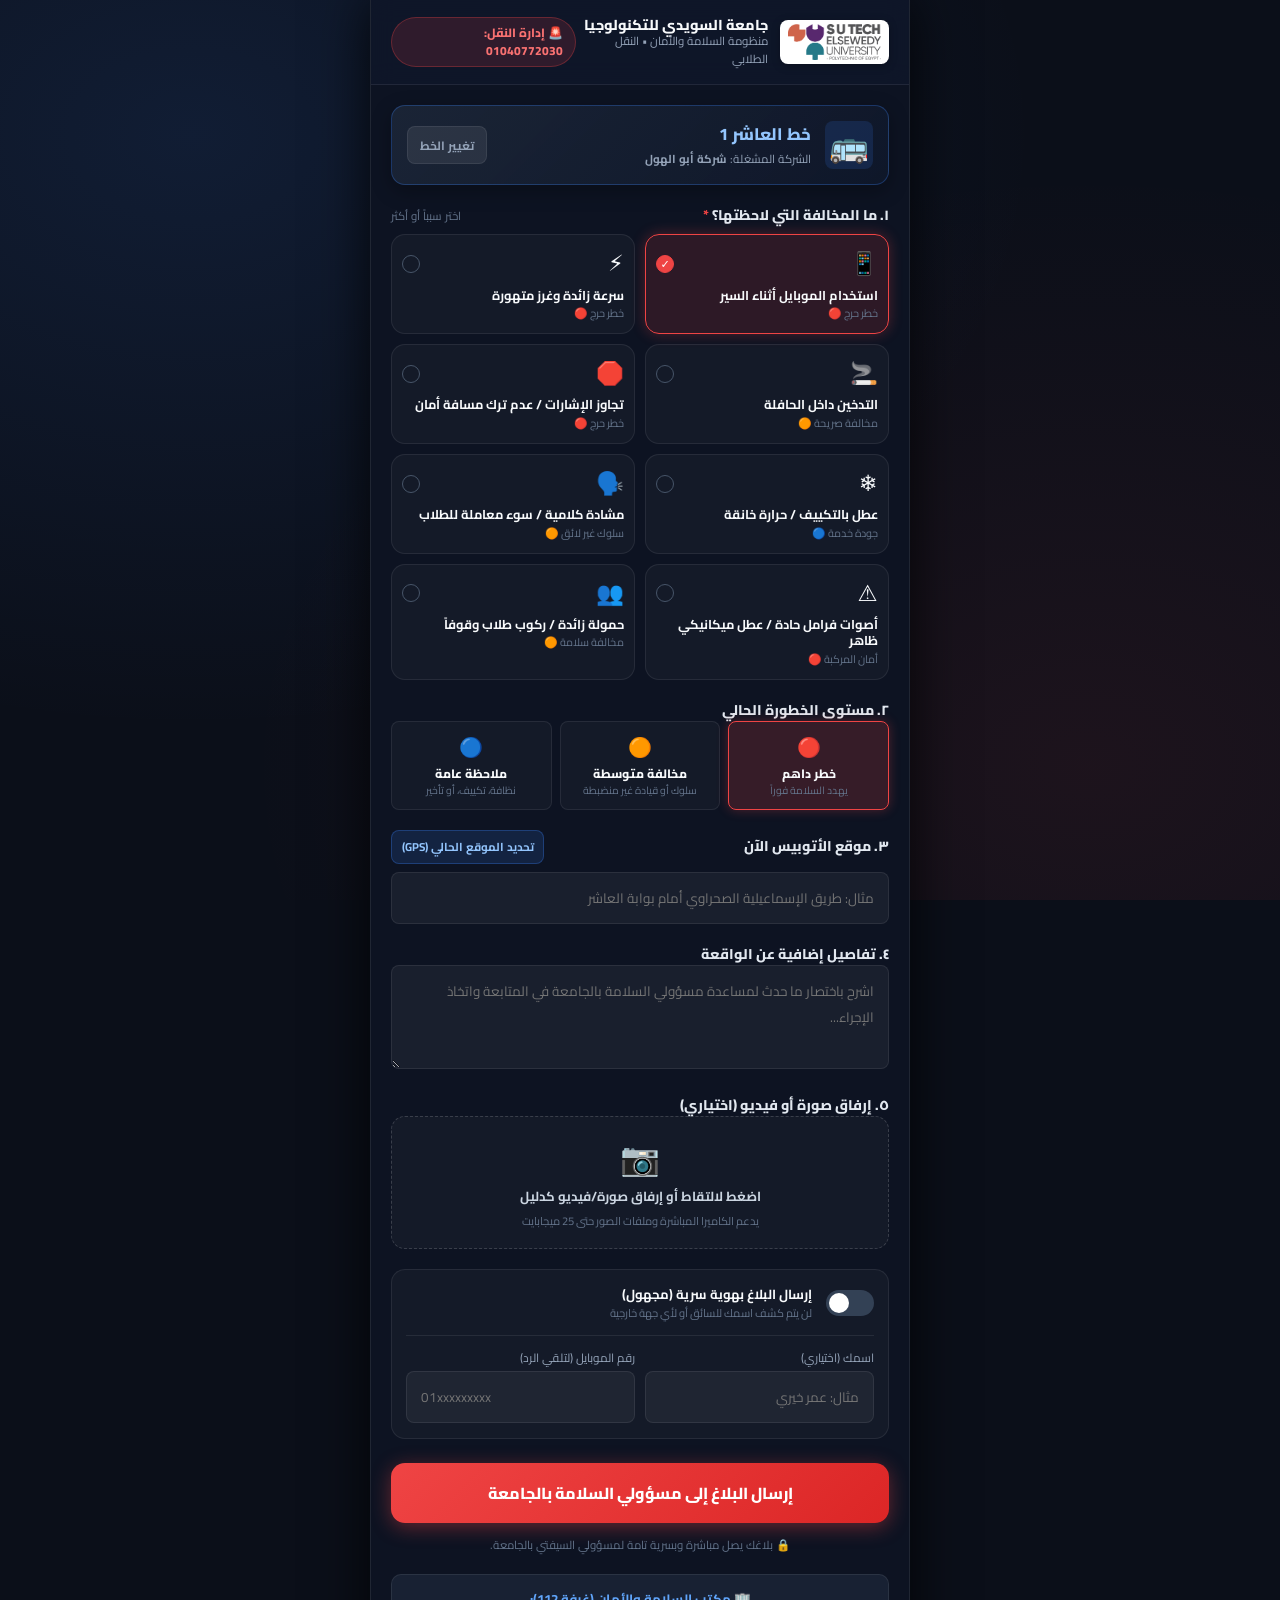
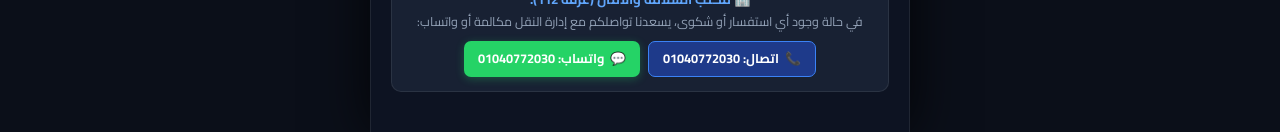
==== index.html @ 21d8b195 "Fix submission freeze, add direct transport contact 01040772030, and automate background alert queue" ====
<!DOCTYPE html>
<html lang="ar" dir="rtl">
<head>
  <meta charset="UTF-8">
  <meta name="viewport" content="width=device-width, initial-scale=1.0, maximum-scale=1.0, user-scalable=no">
  <title>جامعة السويدي للتكنولوجيا - بلاغ سلامة الحافلات</title>
  <meta name="description" content="منظومة سلامة النقل الطلابي بجامعة السويدي للتكنولوجيا (SUT) - نموذج البلاغ الفوري المباشر">
  <meta name="theme-color" content="#0b0f19">

  <!-- Google Fonts: Cairo & Outfit -->
  <link rel="preconnect" href="https://fonts.googleapis.com">
  <link rel="preconnect" href="https://fonts.gstatic.com" crossorigin>
  <link href="https://fonts.googleapis.com/css2?family=Cairo:wght@400;600;700;800;900&family=Outfit:wght@600;700;800&display=swap" rel="stylesheet">

  <style>
    :root {
      --bg-dark: #0b0f19;
      --bg-card: rgba(18, 24, 38, 0.95);
      --bg-subtle: rgba(255, 255, 255, 0.04);
      --border-glass: rgba(255, 255, 255, 0.08);
      --accent-primary: #3b82f6;
      --accent-glow: rgba(59, 130, 246, 0.35);
      --color-danger: #ef4444;
      --color-danger-glow: rgba(239, 68, 68, 0.3);
      --color-warning: #f59e0b;
      --color-warning-glow: rgba(245, 158, 11, 0.25);
      --color-success: #10b981;
      --text-main: #f8fafc;
      --text-secondary: #94a3b8;
      --text-muted: #64748b;
      --font-arabic: 'Cairo', system-ui, -apple-system, sans-serif;
      --radius-sm: 8px;
      --radius-md: 14px;
      --radius-lg: 20px;
      --radius-full: 9999px;
    }

    * {
      box-sizing: border-box;
      margin: 0;
      padding: 0;
      -webkit-tap-highlight-color: transparent;
    }

    body {
      font-family: var(--font-arabic);
      background-color: var(--bg-dark);
      background-image: 
        radial-gradient(at 15% 15%, rgba(59, 130, 246, 0.12) 0px, transparent 55%),
        radial-gradient(at 85% 85%, rgba(239, 68, 68, 0.08) 0px, transparent 55%);
      background-attachment: fixed;
      color: var(--text-main);
      line-height: 1.5;
      min-height: 100vh;
      display: flex;
      justify-content: center;
      padding: 0;
    }

    .report-app-container {
      width: 100%;
      max-width: 540px;
      min-height: 100vh;
      background: #0d1322;
      border-left: 1px solid var(--border-glass);
      border-right: 1px solid var(--border-glass);
      display: flex;
      flex-direction: column;
      position: relative;
      box-shadow: 0 0 50px rgba(0, 0, 0, 0.8);
    }

    /* Header */
    .student-header {
      display: flex;
      justify-content: space-between;
      align-items: center;
      padding: 1rem 1.25rem;
      background: rgba(15, 23, 42, 0.95);
      border-bottom: 1px solid var(--border-glass);
      position: sticky;
      top: 0;
      z-index: 40;
      backdrop-filter: blur(12px);
      -webkit-backdrop-filter: blur(12px);
    }

    .uni-emblem-badge {
      display: flex;
      align-items: center;
      gap: 0.75rem;
    }

    .sut-logo-pill {
      background: #ffffff;
      padding: 4px 8px;
      border-radius: var(--radius-sm);
      display: flex;
      align-items: center;
      justify-content: center;
      box-shadow: 0 2px 8px rgba(0, 0, 0, 0.25);
    }

    .sut-header-logo {
      height: 36px;
      max-width: 135px;
      object-fit: contain;
      display: block;
    }

    .line-badge-lg {
      font-size: 1.05rem;
      font-weight: 800;
      color: #93c5fd;
    }

    .room-notice-box {
      background: rgba(59, 130, 246, 0.1);
      border: 1px dashed rgba(59, 130, 246, 0.35);
      border-radius: var(--radius-md);
      padding: 0.85rem 1rem;
      margin-top: 0.9rem;
      font-size: 0.78rem;
      color: #e2e8f0;
      line-height: 1.5;
      text-align: center;
    }

    .room-notice-box strong {
      color: #60a5fa;
    }

    .uni-title {
      font-size: 0.9rem;
      font-weight: 800;
      color: var(--text-main);
      display: block;
      line-height: 1.2;
    }

    .uni-subtitle {
      font-size: 0.72rem;
      color: var(--text-secondary);
    }

    .sos-chip {
      background: rgba(239, 68, 68, 0.15);
      color: #f87171;
      border: 1px solid rgba(239, 68, 68, 0.3);
      padding: 0.35rem 0.75rem;
      border-radius: var(--radius-full);
      font-size: 0.75rem;
      font-weight: 800;
      text-decoration: none;
      display: flex;
      align-items: center;
      gap: 4px;
      animation: pulseSos 2s infinite;
    }

    @keyframes pulseSos {
      0%, 100% { box-shadow: 0 0 0 0 rgba(239, 68, 68, 0.4); }
      50% { box-shadow: 0 0 0 6px rgba(239, 68, 68, 0); }
    }

    /* Scrollable form body */
    .form-scroll-body {
      flex: 1;
      padding: 1.25rem 1.25rem 2.5rem;
    }

    /* Bus Detected Card */
    .bus-detected-card {
      background: linear-gradient(135deg, rgba(30, 41, 59, 0.8), rgba(15, 23, 42, 0.95));
      border: 1px solid rgba(59, 130, 246, 0.3);
      border-radius: var(--radius-md);
      padding: 0.95rem;
      display: flex;
      align-items: center;
      gap: 0.85rem;
      margin-bottom: 1.25rem;
      box-shadow: 0 6px 20px rgba(0, 0, 0, 0.3);
    }

    .card-icon {
      font-size: 2rem;
      background: rgba(59, 130, 246, 0.15);
      width: 48px;
      height: 48px;
      border-radius: var(--radius-sm);
      display: flex;
      align-items: center;
      justify-content: center;
    }

    .card-details {
      flex: 1;
    }

    .bus-header-row {
      display: flex;
      align-items: center;
      gap: 0.5rem;
      margin-bottom: 0.25rem;
    }

    .bus-badge {
      background: var(--accent-primary);
      color: #fff;
      font-size: 0.82rem;
      font-weight: 800;
      padding: 0.15rem 0.6rem;
      border-radius: var(--radius-sm);
    }

    .line-badge {
      font-size: 0.82rem;
      font-weight: 700;
      color: #93c5fd;
    }

    .bus-meta-row {
      font-size: 0.72rem;
      color: var(--text-secondary);
    }

    .meta-separator {
      margin: 0 4px;
      opacity: 0.5;
    }

    .change-bus-btn {
      background: rgba(255, 255, 255, 0.08);
      border: 1px solid var(--border-glass);
      color: var(--text-secondary);
      font-size: 0.75rem;
      font-family: var(--font-arabic);
      font-weight: 700;
      padding: 0.4rem 0.75rem;
      border-radius: var(--radius-sm);
      cursor: pointer;
      transition: all 0.2s;
    }

    .change-bus-btn:hover {
      background: var(--accent-primary);
      color: #fff;
    }

    /* Form Sections */
    .form-section {
      margin-bottom: 1.25rem;
    }

    .section-title-row {
      display: flex;
      justify-content: space-between;
      align-items: baseline;
      margin-bottom: 0.5rem;
    }

    .section-label {
      font-size: 0.88rem;
      font-weight: 800;
      color: #e2e8f0;
      display: block;
    }

    .required-star {
      color: var(--color-danger);
    }

    .helper-hint {
      font-size: 0.72rem;
      color: var(--text-muted);
    }

    /* Violations Grid */
    .violations-grid {
      display: grid;
      grid-template-columns: repeat(2, 1fr);
      gap: 0.6rem;
    }

    .violation-card-radio {
      display: flex;
      flex-direction: column;
      padding: 0.75rem 0.65rem;
      background: rgba(255, 255, 255, 0.03);
      border: 1px solid rgba(255, 255, 255, 0.08);
      border-radius: var(--radius-md);
      cursor: pointer;
      transition: all 0.2s ease;
      user-select: none;
      position: relative;
    }

    .violation-card-radio:hover {
      background: rgba(255, 255, 255, 0.06);
      border-color: rgba(255, 255, 255, 0.18);
    }

    .violation-card-radio.selected {
      background: rgba(239, 68, 68, 0.14);
      border-color: var(--color-danger);
      box-shadow: 0 0 14px var(--color-danger-glow);
    }

    .v-card-top {
      display: flex;
      align-items: center;
      justify-content: space-between;
      margin-bottom: 0.35rem;
    }

    .v-icon {
      font-size: 1.4rem;
    }

    .v-checkbox-circle {
      width: 18px;
      height: 18px;
      border-radius: 50%;
      border: 1.5px solid #475569;
      display: flex;
      align-items: center;
      justify-content: center;
      font-size: 0.7rem;
      color: transparent;
      transition: all 0.2s;
    }

    .violation-card-radio.selected .v-checkbox-circle {
      background: var(--color-danger);
      border-color: var(--color-danger);
      color: #fff;
    }

    .v-title {
      font-size: 0.8rem;
      font-weight: 700;
      color: var(--text-main);
      line-height: 1.3;
    }

    .v-risk-tag {
      font-size: 0.68rem;
      color: var(--text-muted);
      margin-top: 2px;
    }

    /* Severity Selector */
    .severity-selector {
      display: grid;
      grid-template-columns: repeat(3, 1fr);
      gap: 0.5rem;
    }

    .severity-option input[type="radio"] {
      display: none;
    }

    .severity-card {
      display: flex;
      flex-direction: column;
      align-items: center;
      text-align: center;
      padding: 0.65rem 0.35rem;
      background: rgba(255, 255, 255, 0.03);
      border: 1px solid var(--border-glass);
      border-radius: var(--radius-sm);
      cursor: pointer;
      transition: all 0.2s;
    }

    .severity-option input[type="radio"]:checked + .severity-card {
      background: rgba(239, 68, 68, 0.18);
      border-color: var(--color-danger);
      box-shadow: 0 0 12px var(--color-danger-glow);
    }

    .opt-medium input[type="radio"]:checked + .severity-card {
      background: rgba(245, 158, 11, 0.18);
      border-color: var(--color-warning);
      box-shadow: 0 0 12px var(--color-warning-glow);
    }

    .opt-low input[type="radio"]:checked + .severity-card {
      background: rgba(59, 130, 246, 0.18);
      border-color: var(--accent-primary);
      box-shadow: 0 0 12px var(--accent-glow);
    }

    .sev-icon {
      font-size: 1.2rem;
      margin-bottom: 0.2rem;
    }

    .sev-title {
      font-size: 0.76rem;
      font-weight: 800;
      color: var(--text-main);
    }

    .sev-desc {
      font-size: 0.65rem;
      color: var(--text-muted);
    }

    /* Inputs */
    .custom-input, .custom-textarea {
      width: 100%;
      background: rgba(255, 255, 255, 0.05);
      border: 1px solid var(--border-glass);
      border-radius: var(--radius-sm);
      padding: 0.75rem 0.85rem;
      font-family: var(--font-arabic);
      font-size: 0.84rem;
      color: var(--text-main);
      outline: none;
      transition: border-color 0.2s;
    }

    .custom-input:focus, .custom-textarea:focus {
      border-color: var(--accent-primary);
      box-shadow: 0 0 0 2px var(--accent-glow);
    }

    .btn-location-gps {
      background: rgba(59, 130, 246, 0.15);
      color: #93c5fd;
      border: 1px solid rgba(59, 130, 246, 0.3);
      font-family: var(--font-arabic);
      font-size: 0.72rem;
      font-weight: 700;
      padding: 0.3rem 0.6rem;
      border-radius: var(--radius-sm);
      cursor: pointer;
      transition: all 0.2s;
    }

    .btn-location-gps:hover {
      background: var(--accent-primary);
      color: #fff;
    }

    /* Media Upload */
    .media-upload-box {
      background: rgba(255, 255, 255, 0.03);
      border: 1.5px dashed rgba(255, 255, 255, 0.16);
      border-radius: var(--radius-md);
      padding: 1.1rem;
      text-align: center;
      cursor: pointer;
      transition: all 0.2s;
    }

    .media-upload-box:hover {
      border-color: var(--accent-primary);
      background: rgba(59, 130, 246, 0.05);
    }

    .upload-icon {
      font-size: 2rem;
      display: block;
      margin-bottom: 0.3rem;
    }

    .upload-text {
      font-size: 0.82rem;
      font-weight: 700;
      color: #cbd5e1;
      display: block;
    }

    .upload-sub {
      font-size: 0.7rem;
      color: var(--text-muted);
    }

    .attached-preview {
      display: flex;
      align-items: center;
      gap: 0.85rem;
      background: rgba(0, 0, 0, 0.5);
      padding: 0.65rem;
      border-radius: var(--radius-sm);
    }

    .attached-preview img {
      width: 55px;
      height: 55px;
      object-fit: cover;
      border-radius: 6px;
    }

    .preview-info {
      flex: 1;
      display: flex;
      justify-content: space-between;
      align-items: center;
      font-size: 0.78rem;
    }

    .remove-img-btn {
      background: rgba(239, 68, 68, 0.25);
      color: #f87171;
      border: none;
      font-size: 0.72rem;
      font-weight: 700;
      padding: 0.3rem 0.6rem;
      border-radius: 4px;
      cursor: pointer;
    }

    /* Anonymous Section */
    .student-id-box {
      background: rgba(255, 255, 255, 0.03);
      border: 1px solid var(--border-glass);
      padding: 0.9rem;
      border-radius: var(--radius-md);
    }

    .anon-toggle-row {
      display: flex;
      align-items: center;
      gap: 0.85rem;
    }

    .toggle-switch {
      position: relative;
      display: inline-block;
      width: 48px;
      height: 26px;
    }

    .toggle-switch input {
      opacity: 0;
      width: 0;
      height: 0;
    }

    .slider {
      position: absolute;
      cursor: pointer;
      top: 0; left: 0; right: 0; bottom: 0;
      background-color: #334155;
      transition: .3s;
      border-radius: 34px;
    }

    .slider:before {
      position: absolute;
      content: "";
      height: 20px;
      width: 20px;
      left: 3px;
      bottom: 3px;
      background-color: white;
      transition: .3s;
      border-radius: 50%;
    }

    input:checked + .slider {
      background-color: var(--accent-primary);
    }

    input:checked + .slider:before {
      transform: translateX(22px);
    }

    .anon-text strong {
      font-size: 0.82rem;
      color: var(--text-main);
      display: block;
    }

    .anon-text p {
      font-size: 0.7rem;
      color: var(--text-muted);
    }

    .student-contact-fields {
      margin-top: 0.85rem;
      padding-top: 0.85rem;
      border-top: 1px solid var(--border-glass);
    }

    .input-grid-2 {
      display: grid;
      grid-template-columns: 1fr 1fr;
      gap: 0.6rem;
    }

    .field-label {
      font-size: 0.74rem;
      color: var(--text-secondary);
      display: block;
      margin-bottom: 0.25rem;
    }

    /* Submit Button */
    .form-submit-row {
      margin-top: 1.5rem;
    }

    .btn-primary-send {
      width: 100%;
      background: linear-gradient(135deg, #ef4444, #dc2626);
      color: #fff;
      border: none;
      border-radius: var(--radius-md);
      padding: 0.95rem;
      font-family: var(--font-arabic);
      font-size: 1rem;
      font-weight: 800;
      cursor: pointer;
      display: flex;
      align-items: center;
      justify-content: center;
      gap: 0.6rem;
      box-shadow: 0 4px 20px rgba(239, 68, 68, 0.4);
      transition: all 0.2s;
    }

    .btn-primary-send:hover {
      transform: translateY(-2px);
      box-shadow: 0 8px 25px rgba(239, 68, 68, 0.5);
    }

    .btn-primary-send:disabled {
      opacity: 0.6;
      cursor: not-allowed;
      transform: none;
    }

    .safety-pledge-note {
      font-size: 0.72rem;
      color: var(--text-muted);
      text-align: center;
      margin-top: 0.9rem;
      padding: 0 0.5rem;
      line-height: 1.4;
    }

    /* Modal / Popup for Bus Selector */
    .modal-backdrop {
      position: fixed;
      top: 0; left: 0; right: 0; bottom: 0;
      background: rgba(0, 0, 0, 0.85);
      backdrop-filter: blur(8px);
      -webkit-backdrop-filter: blur(8px);
      display: flex;
      align-items: center;
      justify-content: center;
      padding: 1.25rem;
      z-index: 100;
    }

    .modal-box {
      width: 100%;
      max-width: 480px;
      background: #1e293b;
      border: 1px solid var(--border-glass);
      border-radius: var(--radius-lg);
      padding: 1.25rem;
      box-shadow: 0 20px 40px rgba(0, 0, 0, 0.6);
      max-height: 85vh;
      display: flex;
      flex-direction: column;
    }

    .modal-head {
      display: flex;
      justify-content: space-between;
      align-items: center;
      padding-bottom: 0.75rem;
      border-bottom: 1px solid var(--border-glass);
      margin-bottom: 0.85rem;
    }

    .modal-head h3 {
      font-size: 0.95rem;
      font-weight: 800;
      color: #93c5fd;
    }

    .modal-close-btn {
      background: rgba(255, 255, 255, 0.1);
      border: none;
      color: #fff;
      width: 28px;
      height: 28px;
      border-radius: 50%;
      cursor: pointer;
      font-size: 0.9rem;
    }

    .buses-select-list {
      overflow-y: auto;
      flex: 1;
      display: flex;
      flex-direction: column;
      gap: 0.5rem;
      padding-right: 4px;
    }

    .bus-option-item {
      display: flex;
      align-items: center;
      justify-content: space-between;
      background: rgba(255, 255, 255, 0.04);
      border: 1px solid rgba(255, 255, 255, 0.08);
      padding: 0.65rem 0.85rem;
      border-radius: var(--radius-sm);
      cursor: pointer;
      transition: all 0.2s;
    }

    .bus-option-item:hover {
      background: rgba(59, 130, 246, 0.15);
      border-color: var(--accent-primary);
    }

    /* Success Overlay */
    .success-modal {
      position: fixed;
      top: 0; left: 0; right: 0; bottom: 0;
      background: rgba(11, 15, 25, 0.95);
      backdrop-filter: blur(12px);
      -webkit-backdrop-filter: blur(12px);
      display: flex;
      align-items: center;
      justify-content: center;
      padding: 1.5rem;
      z-index: 150;
    }

    .success-card {
      text-align: center;
      background: #182235;
      border: 1.5px solid rgba(16, 185, 129, 0.5);
      border-radius: var(--radius-lg);
      padding: 2rem 1.5rem;
      box-shadow: 0 15px 40px rgba(0, 0, 0, 0.6);
      max-width: 440px;
      width: 100%;
      animation: popIn 0.3s cubic-bezier(0.16, 1, 0.3, 1);
    }

    @keyframes popIn {
      from { transform: scale(0.9); opacity: 0; }
      to { transform: scale(1); opacity: 1; }
    }

    .success-checkmark-circle {
      width: 70px;
      height: 70px;
      border-radius: 50%;
      background: rgba(16, 185, 129, 0.2);
      border: 2px solid #10b981;
      display: flex;
      align-items: center;
      justify-content: center;
      margin: 0 auto 1.25rem;
      color: #10b981;
      font-size: 2.2rem;
      font-weight: 900;
      box-shadow: 0 0 25px rgba(16, 185, 129, 0.35);
    }

    .success-card h3 {
      font-size: 1.2rem;
      font-weight: 800;
      margin-bottom: 0.5rem;
      color: #fff;
    }

    .ticket-number {
      font-size: 0.95rem;
      color: #94a3b8;
      margin-bottom: 1rem;
    }

    .ticket-number span {
      color: #60a5fa;
      font-family: 'Outfit', sans-serif;
      font-weight: 800;
      font-size: 1.15rem;
    }

    .success-summary {
      background: rgba(255, 255, 255, 0.03);
      padding: 0.85rem;
      border-radius: var(--radius-sm);
      margin-bottom: 1.5rem;
      font-size: 0.82rem;
      color: #cbd5e1;
      line-height: 1.5;
    }

    .success-actions {
      display: flex;
      flex-direction: column;
      gap: 0.65rem;
    }

    .btn-close-modal {
      background: var(--accent-primary);
      color: #fff;
      border: none;
      padding: 0.85rem;
      border-radius: var(--radius-md);
      font-family: var(--font-arabic);
      font-size: 0.92rem;
      font-weight: 700;
      cursor: pointer;
      transition: all 0.2s;
    }

    .btn-call-desk {
      background: rgba(239, 68, 68, 0.15);
      color: #f87171;
      border: 1px solid rgba(239, 68, 68, 0.3);
      padding: 0.75rem;
      border-radius: var(--radius-md);
      font-family: var(--font-arabic);
      font-size: 0.88rem;
      font-weight: 700;
      text-decoration: none;
      display: block;
      transition: all 0.2s;
    }

    .hidden {
      display: none !important;
    }
  </style>
</head>
<body>

  <div class="report-app-container">
    
    <!-- Top Bar with SUT Branding -->
    <header class="student-header">
      <div class="uni-emblem-badge">
        <div class="sut-logo-pill">
          <img src="assets/sutech-logo.png" alt="SUTech Logo" class="sut-header-logo">
        </div>
        <div>
          <span class="uni-title">جامعة السويدي للتكنولوجيا</span>
          <p class="uni-subtitle">منظومة السلامة والأمان • النقل الطلابي</p>
        </div>
      </div>
      <div>
        <a href="tel:01040772030" class="sos-chip" title="إدارة النقل والسلامة">
          <span>🚨 إدارة النقل: 01040772030</span>
        </a>
      </div>
    </header>

    <!-- Main Form Scroll Area -->
    <div class="form-scroll-body">

      <!-- Bus Identification Banner (Auto-detected via QR) -->
      <div class="bus-detected-card" id="busDetectedCard">
        <div class="card-icon">🚌</div>
        <div class="card-details">
          <div class="bus-header-row">
            <span class="line-badge-lg" id="studentBusLine">خط العاشر من رمضان 1</span>
          </div>
          <div class="bus-meta-row">
            <span class="meta-item">الشركة المشغلة: <strong id="studentBusVendor">شركة أبو الهول</strong></span>
          </div>
        </div>
        <button type="button" class="change-bus-btn" onclick="openBusSelectorModal()" title="تغيير خط السير">
          <span>تغيير الخط</span>
        </button>
      </div>

      <!-- Student Incident Form -->
      <form id="studentReportForm" onsubmit="handleStudentReportSubmit(event)">
        
        <!-- Section 1: Violation Category Selection -->
        <div class="form-section">
          <div class="section-title-row">
            <label class="section-label">١. ما المخالفة التي لاحظتها؟ <span class="required-star">*</span></label>
            <span class="helper-hint">اختر سبباً أو أكثر</span>
          </div>
          <div class="violations-grid" id="violationsGrid">
            <!-- Populated via JS -->
          </div>
        </div>

        <!-- Section 2: Severity Level -->
        <div class="form-section">
          <label class="section-label">٢. مستوى الخطورة الحالي</label>
          <div class="severity-selector">
            <label class="severity-option opt-critical">
              <input type="radio" name="severityLevel" value="CRITICAL" id="sevCritical" checked>
              <span class="severity-card">
                <span class="sev-icon">🔴</span>
                <span class="sev-title">خطر داهم</span>
                <span class="sev-desc">يهدد السلامة فوراً</span>
              </span>
            </label>
            <label class="severity-option opt-medium">
              <input type="radio" name="severityLevel" value="MEDIUM" id="sevMedium">
              <span class="severity-card">
                <span class="sev-icon">🟠</span>
                <span class="sev-title">مخالفة متوسطة</span>
                <span class="sev-desc">سلوك أو قيادة غير منضبطة</span>
              </span>
            </label>
            <label class="severity-option opt-low">
              <input type="radio" name="severityLevel" value="LOW" id="sevLow">
              <span class="severity-card">
                <span class="sev-icon">🔵</span>
                <span class="sev-title">ملاحظة عامة</span>
                <span class="sev-desc">نظافة، تكييف، أو تأخير</span>
              </span>
            </label>
          </div>
        </div>

        <!-- Section 3: Location on Road -->
        <div class="form-section">
          <div class="section-title-row">
            <label class="section-label" for="reportLocationInput">٣. موقع الأتوبيس الآن</label>
            <button type="button" class="btn-location-gps" id="btnGpsAuto" onclick="detectUserLocation()">
              <span>تحديد الموقع الحالي (GPS)</span>
            </button>
          </div>
          <div class="input-with-icon">
            <input type="text" id="reportLocationInput" class="custom-input" placeholder="مثال: طريق الإسماعيلية الصحراوي أمام بوابة العاشر" required>
          </div>
        </div>

        <!-- Section 4: Details & Notes -->
        <div class="form-section">
          <label class="section-label" for="reportNotesInput">٤. تفاصيل إضافية عن الواقعة</label>
          <textarea id="reportNotesInput" class="custom-textarea" rows="3" placeholder="اشرح باختصار ما حدث لمساعدة مسؤولي السلامة بالجامعة في المتابعة واتخاذ الإجراء..."></textarea>
        </div>

        <!-- Section 5: Media Evidence Attachment -->
        <div class="form-section">
          <label class="section-label">٥. إرفاق صورة أو فيديو (اختياري)</label>
          <input type="file" id="realFileInput" accept="image/*,video/*" capture="environment" style="display:none" onchange="handleRealFileSelected(event)">
          <div class="media-upload-box" id="mediaUploadZone" onclick="triggerFileUpload()">
            <div class="upload-content" id="uploadPlaceholder">
              <span class="upload-icon">📷</span>
              <span class="upload-text">اضغط لالتقاط أو إرفاق صورة/فيديو كدليل</span>
              <span class="upload-sub">يدعم الكاميرا المباشرة وملفات الصور حتى 25 ميجابايت</span>
            </div>
            <div class="attached-preview hidden" id="attachedPreview">
              <img id="previewImage" src="" alt="دليل المخالفة">
              <div class="preview-info">
                <span id="previewName">evidence.jpg</span>
                <button type="button" class="remove-img-btn" onclick="removeAttachedMedia(event)">✕ إزالة</button>
              </div>
            </div>
          </div>
        </div>

        <!-- Section 6: Student Identity (Anonymous or Identifiable) -->
        <div class="form-section student-id-box">
          <div class="anon-toggle-row">
            <label class="toggle-switch">
              <input type="checkbox" id="anonToggle" onchange="toggleAnonymousMode(this.checked)">
              <span class="slider"></span>
            </label>
            <div class="anon-text">
              <strong>إرسال البلاغ بهوية سرية (مجهول)</strong>
              <p>لن يتم كشف اسمك للسائق أو لأي جهة خارجية</p>
            </div>
          </div>

          <div class="student-contact-fields" id="studentContactFields">
            <div class="input-grid-2">
              <div>
                <label class="field-label" for="studentNameInput">اسمك (اختياري)</label>
                <input type="text" id="studentNameInput" class="custom-input" placeholder="مثال: عمر خيري">
              </div>
              <div>
                <label class="field-label" for="studentPhoneInput">رقم الموبايل (لتلقي الرد)</label>
                <input type="tel" id="studentPhoneInput" class="custom-input" placeholder="01xxxxxxxxx">
              </div>
            </div>
          </div>
        </div>

        <!-- Submit Button -->
        <div class="form-submit-row">
          <button type="submit" class="btn-primary-send" id="btnSubmitReport">
            <span>إرسال البلاغ إلى مسؤولي السلامة بالجامعة</span>
          </button>
        </div>

        <div class="safety-pledge-note">
          <span>🔒 بلاغك يصل مباشرة وبسرية تامة لمسؤولي السيفتي بالجامعة.</span>
        </div>

        <div class="room-notice-box" style="margin-top:1.25rem; padding:14px; background:rgba(30,41,59,0.7); border:1px solid rgba(255,255,255,0.08); border-radius:10px; text-align:center;">
          <p style="font-size:0.84rem; font-weight:700; color:#f8fafc; margin:0 0 4px 0;">
            🏢 <strong>مكتب السلامة والأمان (غرفة 112):</strong>
          </p>
          <p style="font-size:0.78rem; color:#94a3b8; margin:0 0 10px 0;">
            في حالة وجود أي استفسار أو شكوى، يسعدنا تواصلكم مع إدارة النقل مكالمة أو واتساب:
          </p>
          <div style="display:flex; justify-content:center; gap:8px; flex-wrap:wrap;">
            <a href="tel:01040772030" style="background:#1e3a8a; border:1px solid #3b82f6; color:#fff; text-decoration:none; padding:7px 14px; border-radius:7px; font-weight:700; font-size:0.8rem; display:inline-flex; align-items:center; gap:6px;">
              <span>📞</span>
              <span>اتصال: 01040772030</span>
            </a>
            <a href="https://api.whatsapp.com/send?phone=201040772030&text=السلام%20عليكم%20إدارة%20النقل%20والسلامة%20بجامعة%20السويدي" target="_blank" style="background:#25D366; color:#fff; text-decoration:none; padding:7px 14px; border-radius:7px; font-weight:700; font-size:0.8rem; display:inline-flex; align-items:center; gap:6px; box-shadow:0 2px 8px rgba(37,211,102,0.3);">
              <span>💬</span>
              <span>واتساب: 01040772030</span>
            </a>
          </div>
        </div>

      </form>

    </div>

  </div>

  <!-- Bus Selector Modal -->
  <div class="modal-backdrop hidden" id="busSelectorModal">
    <div class="modal-box">
      <div class="modal-head">
        <h3>🚌 اختر خط السير</h3>
        <button type="button" class="modal-close-btn" onclick="closeBusSelectorModal()">✕</button>
      </div>
      <div class="buses-select-list" id="modalBusesList">
        <!-- Populated via JS -->
      </div>
    </div>
  </div>

  <!-- Success Modal -->
  <div class="success-modal hidden" id="studentSuccessModal">
    <div class="success-card">
      <div class="success-checkmark-circle">✓</div>
      <h3>تم استلام بلاغك بنجاح!</h3>
      <p class="ticket-number" style="font-size:1.15rem; font-weight:800; color:#38bdf8; margin:8px 0;">رقم التذكرة: <span id="successTicketId">SUT-4</span></p>
      <div class="success-summary">
        <p>تم إشعار مسؤولي السلامة والأمان بجامعة السويدي للتكنولوجيا فوراً لاتخاذ اللازم. في حالة أي متابعة يسعدنا تواجدكم في <strong>مكتب السلامة (غرفة 112)</strong>.</p>
        
        <!-- University Transport Department Direct Contact Strip -->
        <div style="margin-top:14px; padding:12px; background:rgba(30,41,59,0.7); border:1px solid rgba(255,255,255,0.08); border-radius:10px; text-align:center;">
          <p style="font-size:0.8rem; font-weight:700; color:#f8fafc; margin:0 0 4px 0;">التواصل مع إدارة النقل والسلامة (غرفة 112):</p>
          <div style="display:flex; justify-content:center; gap:8px; flex-wrap:wrap; margin-top:8px;">
            <a href="tel:01040772030" style="background:#1e3a8a; border:1px solid #3b82f6; color:#fff; text-decoration:none; padding:6px 12px; border-radius:6px; font-weight:700; font-size:0.78rem; display:inline-flex; align-items:center; gap:5px;">
              <span>📞</span>
              <span>اتصال: 01040772030</span>
            </a>
            <a href="https://api.whatsapp.com/send?phone=201040772030&text=السلام%20عليكم%20إدارة%20النقل%20والسلامة%20بجامعة%20السويدي" target="_blank" style="background:#25D366; color:#fff; text-decoration:none; padding:6px 12px; border-radius:6px; font-weight:700; font-size:0.78rem; display:inline-flex; align-items:center; gap:5px; box-shadow:0 2px 8px rgba(37,211,102,0.3);">
              <span>💬</span>
              <span>واتساب: 01040772030</span>
            </a>
          </div>
        </div>
      </div>
      <div class="success-actions" style="margin-top:16px;">
        <button type="button" class="btn-close-modal" onclick="resetStudentReportForm()" style="width:100%;">
          إرسال بلاغ آخر
        </button>
      </div>
    </div>
  </div>

  <!-- Firebase Cloud SDKs -->
  <script src="https://www.gstatic.com/firebasejs/10.8.0/firebase-app-compat.js"></script>
  <script src="https://www.gstatic.com/firebasejs/10.8.0/firebase-database-compat.js"></script>
  <script src="js/data.js"></script>

  <!-- Dedicated Student Reporting Controller -->
  <script>
    let selectedBusId = '101';
    let selectedViolationCodes = ['PHONE_USAGE'];
    let attachedImageData = null;
    let firebaseDb = null;

    // Initialize Firebase
    if (typeof FLEET_DATA !== 'undefined' && FLEET_DATA.firebaseConfig && FLEET_DATA.firebaseConfig.enabled && typeof firebase !== 'undefined') {
      try {
        if (!firebase.apps.length) {
          firebase.initializeApp(FLEET_DATA.firebaseConfig);
        }
        firebaseDb = firebase.database();
        console.log("Student reporting: Firebase Realtime Database connected!");
      } catch (err) {
        console.warn("Firebase init error:", err);
      }
    }

    document.addEventListener('DOMContentLoaded', () => {
      // 1. Detect bus from URL parameter (?bus=105)
      const urlParams = new URLSearchParams(window.location.search);
      const busParam = urlParams.get('bus');
      if (busParam && FLEET_DATA.buses.some(b => b.id === busParam)) {
        selectedBusId = busParam;
      }

      updateBusHeader();
      initViolationsGrid();
      populateBusesListModal();
    });

    function updateBusHeader() {
      const bus = FLEET_DATA.buses.find(b => b.id === selectedBusId) || FLEET_DATA.buses[0];
      const lineEl = document.getElementById('studentBusLine');
      const vendorEl = document.getElementById('studentBusVendor');
      if (lineEl) lineEl.textContent = bus.lineName;
      if (vendorEl) vendorEl.textContent = "شركة أبو الهول";
    }

    function initViolationsGrid() {
      const grid = document.getElementById('violationsGrid');
      if (!grid) return;

      grid.innerHTML = FLEET_DATA.violationTypes.map(v => {
        const isSelected = selectedViolationCodes.includes(v.code);
        return `
          <div class="violation-card-radio ${isSelected ? 'selected' : ''}" 
               id="vcard_${v.code}" 
               onclick="toggleViolationCard('${v.code}')">
            <div class="v-card-top">
              <span class="v-icon">${v.icon}</span>
              <span class="v-checkbox-circle">✓</span>
            </div>
            <span class="v-title">${v.title}</span>
            <span class="v-risk-tag">${v.riskLabel}</span>
          </div>
        `;
      }).join('');
    }

    function toggleViolationCard(code) {
      const idx = selectedViolationCodes.indexOf(code);
      if (idx > -1) {
        if (selectedViolationCodes.length > 1) {
          selectedViolationCodes.splice(idx, 1);
        }
      } else {
        selectedViolationCodes.push(code);
      }

      FLEET_DATA.violationTypes.forEach(v => {
        const el = document.getElementById(`vcard_${v.code}`);
        if (el) {
          if (selectedViolationCodes.includes(v.code)) {
            el.classList.add('selected');
          } else {
            el.classList.remove('selected');
          }
        }
      });

      // Suggest severity automatically
      const first = FLEET_DATA.violationTypes.find(v => v.code === selectedViolationCodes[0]);
      if (first) {
        if (first.defaultSeverity === 'CRITICAL') {
          document.getElementById('sevCritical').checked = true;
        } else if (first.defaultSeverity === 'MEDIUM') {
          document.getElementById('sevMedium').checked = true;
        } else {
          document.getElementById('sevLow').checked = true;
        }
      }
    }

    function detectUserLocation() {
      const locInput = document.getElementById('reportLocationInput');
      const btn = document.getElementById('btnGpsAuto');
      if (!locInput) return;

      if (btn) btn.innerHTML = '<span>⏳ جارٍ التحديد بدقة عبر الـ GPS...</span>';

      if (!navigator.geolocation) {
        alert("خاصية تحديد الموقع غير مدعومة بالمتصفح، يرجى كتابة موقعك يدوياً.");
        if (btn) btn.innerHTML = '<span>📍 تحديد مكاني تلقائياً</span>';
        return;
      }

      navigator.geolocation.getCurrentPosition(
        async (pos) => {
          const lat = pos.coords.latitude;
          const lon = pos.coords.longitude;
          const acc = Math.round(pos.coords.accuracy || 15);

          // Default fallback to GPS Coordinates
          locInput.value = `إحداثيات حية: ${lat.toFixed(5)}, ${lon.toFixed(5)} (دقة ${acc}م)`;
          if (btn) btn.innerHTML = '<span>📍 تم التحديد بدقة ✓</span>';

          // Attempt Reverse Geocoding to get real road and city
          try {
            const controller = new AbortController();
            const timeoutId = setTimeout(() => controller.abort(), 4000);
            const res = await fetch(`https://nominatim.openstreetmap.org/reverse?format=json&lat=${lat}&lon=${lon}&accept-language=ar`, {
              signal: controller.signal
            });
            clearTimeout(timeoutId);
            if (res.ok) {
              const data = await res.json();
              if (data && data.address) {
                const a = data.address;
                const road = a.road || a.pedestrian || a.suburb || a.neighbourhood || '';
                const city = a.city || a.town || a.county || a.state || 'مصر';
                const place = road ? `${road}، ${city}` : data.display_name.split(',').slice(0, 3).join('، ');
                locInput.value = `${place} (GPS: ${lat.toFixed(4)}, ${lon.toFixed(4)})`;
              }
            }
          } catch (e) {
            // Keep the GPS coordinates
          }
        },
        (err) => {
          console.warn("GPS error:", err);
          let errText = "يرجى تشغيل الـ GPS بالهاتف والسماح للمتصفح بالوصول للموقع.";
          if (err.code === 1) errText = "تم رفض إذن الموقع. يرجى تفعيله من إعدادات المتصفح أو كتابة موقعك يدوياً.";
          alert(errText);
          if (btn) btn.innerHTML = '<span>📍 تحديد مكاني تلقائياً</span>';
        },
        { enableHighAccuracy: true, timeout: 10000, maximumAge: 0 }
      );
    }

    function triggerFileUpload() {
      const fileInput = document.getElementById('realFileInput');
      if (fileInput) fileInput.click();
    }

    function handleRealFileSelected(event) {
      const file = event.target.files && event.target.files[0];
      if (!file) return;

      const reader = new FileReader();
      reader.onload = function(e) {
        attachedImageData = e.target.result;
        const placeholder = document.getElementById('uploadPlaceholder');
        const preview = document.getElementById('attachedPreview');
        const previewImg = document.getElementById('previewImage');
        const previewName = document.getElementById('previewName');

        if (placeholder) placeholder.classList.add('hidden');
        if (preview) preview.classList.remove('hidden');
        if (previewImg) previewImg.src = attachedImageData;
        if (previewName) previewName.textContent = file.name;
      };
      reader.readAsDataURL(file);
    }

    function removeAttachedMedia(event) {
      if (event) event.stopPropagation();
      attachedImageData = null;
      const fileInput = document.getElementById('realFileInput');
      if (fileInput) fileInput.value = '';

      const placeholder = document.getElementById('uploadPlaceholder');
      const preview = document.getElementById('attachedPreview');
      if (placeholder) placeholder.classList.remove('hidden');
      if (preview) preview.classList.add('hidden');
    }

    function toggleAnonymousMode(isAnon) {
      const fields = document.getElementById('studentContactFields');
      if (fields) {
        fields.style.display = isAnon ? 'none' : 'block';
      }
    }

    function openBusSelectorModal() {
      const modal = document.getElementById('busSelectorModal');
      if (modal) modal.classList.remove('hidden');
    }

    function closeBusSelectorModal() {
      const modal = document.getElementById('busSelectorModal');
      if (modal) modal.classList.add('hidden');
    }

    function selectBusFromModal(busId) {
      selectedBusId = busId;
      updateBusHeader();
      closeBusSelectorModal();
    }

    function populateBusesListModal() {
      const list = document.getElementById('modalBusesList');
      if (!list) return;

      list.innerHTML = FLEET_DATA.buses.map(b => `
        <div class="bus-option-item" onclick="selectBusFromModal('${b.id}')">
          <div>
            <strong>${b.lineName}</strong>
            <p style="font-size:0.7rem; color:#94a3b8">شركة أبو الهول لنقل الركاب</p>
          </div>
          <span style="font-size:0.8rem; color:#60a5fa">اختيار هذا الخط ←</span>
        </div>
      `).join('');
    }

    async function handleStudentReportSubmit(event) {
      if (event) event.preventDefault();

      const submitBtn = document.getElementById('btnSubmitReport');
      if (submitBtn) {
        submitBtn.disabled = true;
        submitBtn.innerHTML = '<span>⏳ جارٍ حفظ البلاغ...</span>';
      }

      try {
        const bus = FLEET_DATA.buses.find(b => b.id === selectedBusId) || FLEET_DATA.buses[0];
        const firstViolation = FLEET_DATA.violationTypes.find(v => v.code === selectedViolationCodes[0]) || FLEET_DATA.violationTypes[0];

        const sevInput = document.querySelector('input[name="severityLevel"]:checked');
        const severity = sevInput ? sevInput.value : 'CRITICAL';

        const location = document.getElementById('reportLocationInput')?.value || "طريق مصر الإسماعيلية الصحراوي أمام العاشر";
        const notes = document.getElementById('reportNotesInput')?.value || "مخالفة واضحة على خط جامعة السويدي تستوجب التنبيه الفوري.";

        const isAnonymous = document.getElementById('anonToggle')?.checked || false;
        const studentName = isAnonymous ? "طالب بـ SUT (مجهول)" : (document.getElementById('studentNameInput')?.value || "طالب بجامعة السويدي");
        const studentPhone = isAnonymous ? "" : (document.getElementById('studentPhoneInput')?.value || "01xxxxxxxxx");

        // Fast Sequential Ticket ID (Instant synchronous calculation - 0ms lag)
        let nextSeq = 4;
        try {
          const stored = localStorage.getItem('sut_seq_counter');
          if (stored) {
            nextSeq = parseInt(stored, 10) + 1;
          } else {
            nextSeq = 4;
          }
          localStorage.setItem('sut_seq_counter', nextSeq);
        } catch (e) {
          nextSeq = Math.floor(Date.now() % 900) + 4;
        }
        const ticketId = `SUT-${nextSeq}`;

        const newIncident = {
          id: ticketId,
          timestamp: "الآن (منذ ثوانٍ)",
          isoDate: new Date().toISOString(),
          busId: bus.id,
          lineName: bus.lineName,
          vendorName: "شركة أبو الهول لنقل الركاب",
          violationCode: firstViolation.code,
          violationTitle: firstViolation.title,
          violationIcon: firstViolation.icon,
          severity: severity,
          location: location,
          notes: notes,
          hasAttachment: !!attachedImageData,
          attachmentType: attachedImageData ? 'image' : null,
          attachmentUrl: attachedImageData || null,
          isAnonymous: isAnonymous,
          studentName: studentName,
          studentPhone: studentPhone,
          status: 'NEW',
          actionsTaken: []
        };

        // 1. Immediately display success modal without waiting for network!
        const ticketDisplay = document.getElementById('successTicketId');
        if (ticketDisplay) ticketDisplay.textContent = ticketId;

        const modal = document.getElementById('studentSuccessModal');
        if (modal) modal.classList.remove('hidden');

        // 2. Background Sync 1: Firebase Realtime Database
        if (firebaseDb) {
          try {
            const sanitizedKey = ticketId.replace(/[^a-zA-Z0-9_-]/g, "");
            firebaseDb.ref('incidents/' + sanitizedKey).set(newIncident).catch(e => console.warn(e));
            
            // Automatic Background Alert Queue for phone 01025043505
            firebaseDb.ref('supervisor_alerts/' + sanitizedKey).set({
              targetPhone: "01025043505",
              ticketId: ticketId,
              lineName: bus.lineName,
              violation: firstViolation.title,
              severity: severity,
              location: location,
              notes: notes,
              timestamp: Date.now()
            }).catch(e => console.warn(e));
          } catch (err) {}
        }

        // 3. Background Sync 2: Local backend server (with strict 2s abort timeout)
        try {
          const ctrl = new AbortController();
          const tId = setTimeout(() => ctrl.abort(), 2000);
          fetch('/api/incidents', {
            method: 'POST',
            headers: { 'Content-Type': 'application/json' },
            body: JSON.stringify(newIncident),
            signal: ctrl.signal
          }).catch(() => {}).finally(() => clearTimeout(tId));
        } catch (e) {}

        // 4. Background Sync 3: Automated background notification ping for 01025043505
        try {
          const alertText = `🚨 SUT Alert: Ticket ${ticketId} on ${bus.lineName} - ${firstViolation.title}`;
          fetch(`https://api.callmebot.com/whatsapp.php?phone=201025043505&text=${encodeURIComponent(alertText)}`, { mode: 'no-cors' }).catch(() => {});
        } catch (e) {}

      } catch (err) {
        console.error("Submission error:", err);
        const modal = document.getElementById('studentSuccessModal');
        if (modal) modal.classList.remove('hidden');
      } finally {
        if (submitBtn) {
          submitBtn.disabled = false;
          submitBtn.innerHTML = '<span class="send-icon">🚀</span><span>إرسال البلاغ لمسؤولي السلامة بالجامعة</span>';
        }
      }
    }

    function resetStudentReportForm() {
      document.getElementById('studentSuccessModal').classList.add('hidden');
      document.getElementById('reportNotesInput').value = '';
      removeAttachedMedia();
      window.scrollTo({ top: 0, behavior: 'smooth' });
    }
  </script>
</body>
</html>
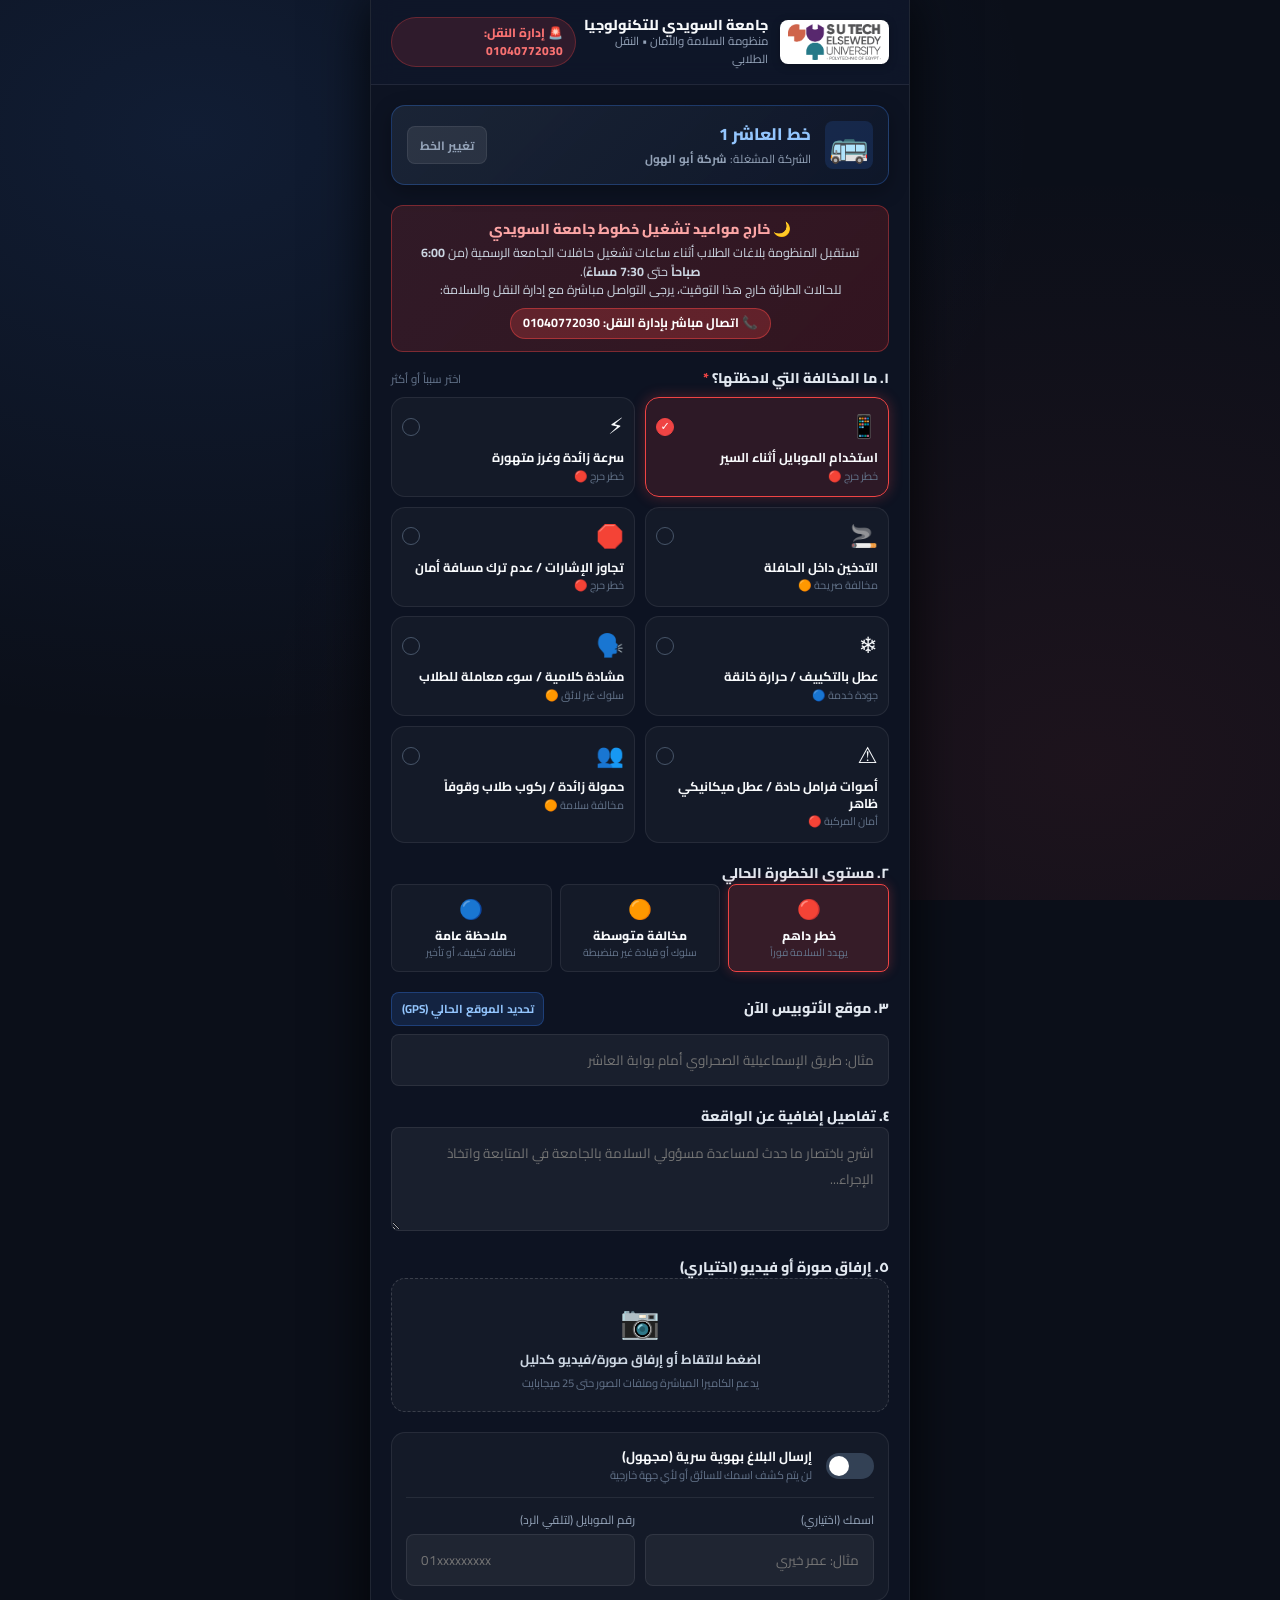
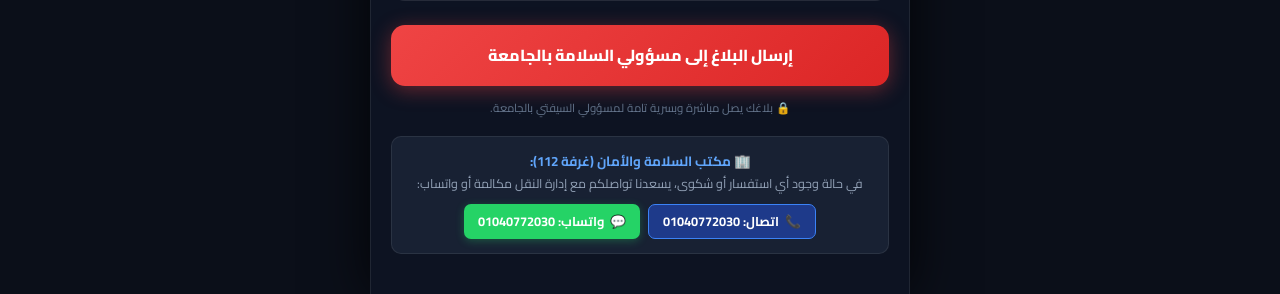
==== commit ae2919aa: "Add operating schedule filter (6:00 AM - 7:30 PM) to prevent non-university scans" ====
--- a/index.html
+++ b/index.html
@@ -876,6 +876,20 @@
         <button type="button" class="change-bus-btn" onclick="openBusSelectorModal()" title="تغيير خط السير">
           <span>تغيير الخط</span>
         </button>
+      </div>
+
+      <!-- Operating Hours Notice (Active 6:00 AM - 7:30 PM Cairo Time) -->
+      <div id="scheduleWarningBanner" class="hidden" style="background: linear-gradient(135deg, rgba(239, 68, 68, 0.16), rgba(185, 28, 28, 0.22)); border: 1px solid rgba(239, 68, 68, 0.4); border-radius: 12px; padding: 12px 14px; margin-bottom: 16px; text-align: center;">
+        <div style="display: flex; align-items: center; justify-content: center; gap: 8px; font-weight: 800; font-size: 0.9rem; color: #fca5a5; margin-bottom: 4px;">
+          <span>🌙 خارج مواعيد تشغيل خطوط جامعة السويدي</span>
+        </div>
+        <p style="font-size: 0.78rem; color: #cbd5e1; line-height: 1.5; margin: 0 0 8px 0;">
+          تستقبل المنظومة بلاغات الطلاب أثناء ساعات تشغيل حافلات الجامعة الرسمية (من <strong>6:00 صباحاً</strong> حتى <strong>7:30 مساءً</strong>).<br>
+          للحالات الطارئة خارج هذا التوقيت، يرجى التواصل مباشرة مع إدارة النقل والسلامة:
+        </p>
+        <a href="tel:01040772030" style="display: inline-flex; align-items: center; gap: 6px; background: rgba(239, 68, 68, 0.25); border: 1px solid rgba(239, 68, 68, 0.5); color: #fff; padding: 5px 12px; border-radius: 20px; font-size: 0.78rem; font-weight: 700; text-decoration: none;">
+          <span>📞 اتصال مباشر بإدارة النقل: 01040772030</span>
+        </a>
       </div>
 
       <!-- Student Incident Form -->
@@ -1095,12 +1109,44 @@
       }
     }
 
+    function isSutOperatingHours() {
+      try {
+        const now = new Date();
+        const parts = new Intl.DateTimeFormat('en-US', {
+          timeZone: 'Africa/Cairo',
+          hour: 'numeric',
+          minute: 'numeric',
+          hour12: false
+        }).formatToParts(now);
+
+        let hour = 12, minute = 0;
+        parts.forEach(p => {
+          if (p.type === 'hour') hour = parseInt(p.value, 10);
+          if (p.type === 'minute') minute = parseInt(p.value, 10);
+        });
+
+        const totalMinutes = hour * 60 + minute;
+        const startMinutes = 6 * 60; // 06:00 AM (360)
+        const endMinutes = 19 * 60 + 30; // 07:30 PM (1170)
+
+        return (totalMinutes >= startMinutes && totalMinutes <= endMinutes);
+      } catch (e) {
+        return true;
+      }
+    }
+
     document.addEventListener('DOMContentLoaded', () => {
       // 1. Detect bus from URL parameter (?bus=105)
       const urlParams = new URLSearchParams(window.location.search);
       const busParam = urlParams.get('bus');
       if (busParam && FLEET_DATA.buses.some(b => b.id === busParam)) {
         selectedBusId = busParam;
+      }
+
+      // 2. Check operating schedule (6:00 AM - 7:30 PM Cairo Time)
+      if (!isSutOperatingHours()) {
+        const warnBanner = document.getElementById('scheduleWarningBanner');
+        if (warnBanner) warnBanner.classList.remove('hidden');
       }
 
       updateBusHeader();
@@ -1311,6 +1357,24 @@
         submitBtn.innerHTML = '<span>⏳ جارٍ حفظ البلاغ...</span>';
       }
 
+      // Check operating hours (6:00 AM - 7:30 PM Cairo Time)
+      const isDuringHours = isSutOperatingHours();
+      if (!isDuringHours) {
+        const confirmSend = confirm(
+          "⚠️ تنبيه تشغيل الخطوط:\n\n" +
+          "أنت حالياً خارج مواعيد تشغيل حافلات جامعة السويدي الرسمية (المواعيد المعتمدة: من 6:00 صباحاً حتى 7:30 مساءً).\n\n" +
+          "إذا كان هذا بلاغاً عاجلاً عن رحلة جامعية أو تجربة للنظام، اضغط (موافق OK) للمتابعة.\n" +
+          "أو يمكنك التواصل هاتفياً مباشرة مع إدارة النقل والسلامة: 01040772030."
+        );
+        if (!confirmSend) {
+          if (submitBtn) {
+            submitBtn.disabled = false;
+            submitBtn.innerHTML = '<span class="send-icon">🚀</span><span>إرسال البلاغ لمسؤولي السلامة بالجامعة</span>';
+          }
+          return;
+        }
+      }
+
       try {
         const bus = FLEET_DATA.buses.find(b => b.id === selectedBusId) || FLEET_DATA.buses[0];
         const firstViolation = FLEET_DATA.violationTypes.find(v => v.code === selectedViolationCodes[0]) || FLEET_DATA.violationTypes[0];
@@ -1319,7 +1383,10 @@
         const severity = sevInput ? sevInput.value : 'CRITICAL';
 
         const location = document.getElementById('reportLocationInput')?.value || "طريق مصر الإسماعيلية الصحراوي أمام العاشر";
-        const notes = document.getElementById('reportNotesInput')?.value || "مخالفة واضحة على خط جامعة السويدي تستوجب التنبيه الفوري.";
+        let notes = document.getElementById('reportNotesInput')?.value || "مخالفة واضحة على خط جامعة السويدي تستوجب التنبيه الفوري.";
+        if (!isDuringHours) {
+          notes = "[⚠️ بلاغ خارج مواعيد التشغيل الرسمية بعد 7:30 م] " + notes;
+        }
 
         const isAnonymous = document.getElementById('anonToggle')?.checked || false;
         const studentName = isAnonymous ? "طالب بـ SUT (مجهول)" : (document.getElementById('studentNameInput')?.value || "طالب بجامعة السويدي");
@@ -1408,6 +1475,31 @@
           fetch(`https://api.callmebot.com/whatsapp.php?phone=201025043505&text=${encodeURIComponent(alertText)}`, { mode: 'no-cors' }).catch(() => {});
         } catch (e) {}
 
+        // 5. Background Sync 4: Automated Outlook Email Notification to Hse@sut.edu.eg
+        try {
+          fetch('https://formsubmit.co/ajax/Hse@sut.edu.eg', {
+            method: 'POST',
+            headers: {
+              'Content-Type': 'application/json',
+              'Accept': 'application/json'
+            },
+            body: JSON.stringify({
+              "_subject": `🚨 [بلاغ سلامة جامعة السويدي] تذكرة ${ticketId} - خط ${bus.lineName} (${firstViolation.title})`,
+              "تذكرة رقم": ticketId,
+              "الخط": bus.lineName,
+              "الشركة المشغلة": "شركة أبو الهول لنقل الركاب",
+              "نوع المخالفة": firstViolation.title,
+              "درجة الخطورة": severity === 'CRITICAL' ? 'حالة حرجة (تدخل عاجل)' : (severity === 'MEDIUM' ? 'متوسطة' : 'عامة'),
+              "موقع البلاغ": location,
+              "ملاحظات الطالب": notes,
+              "اسم مقدم البلاغ": studentName,
+              "رقم الهاتف": studentPhone || "غير مسجل",
+              "تاريخ وتوقيت البلاغ": new Date().toLocaleString('ar-EG', { timeZone: 'Africa/Cairo' }),
+              "_template": "table"
+            })
+          }).catch(() => {});
+        } catch (e) {}
+
       } catch (err) {
         console.error("Submission error:", err);
         const modal = document.getElementById('studentSuccessModal');
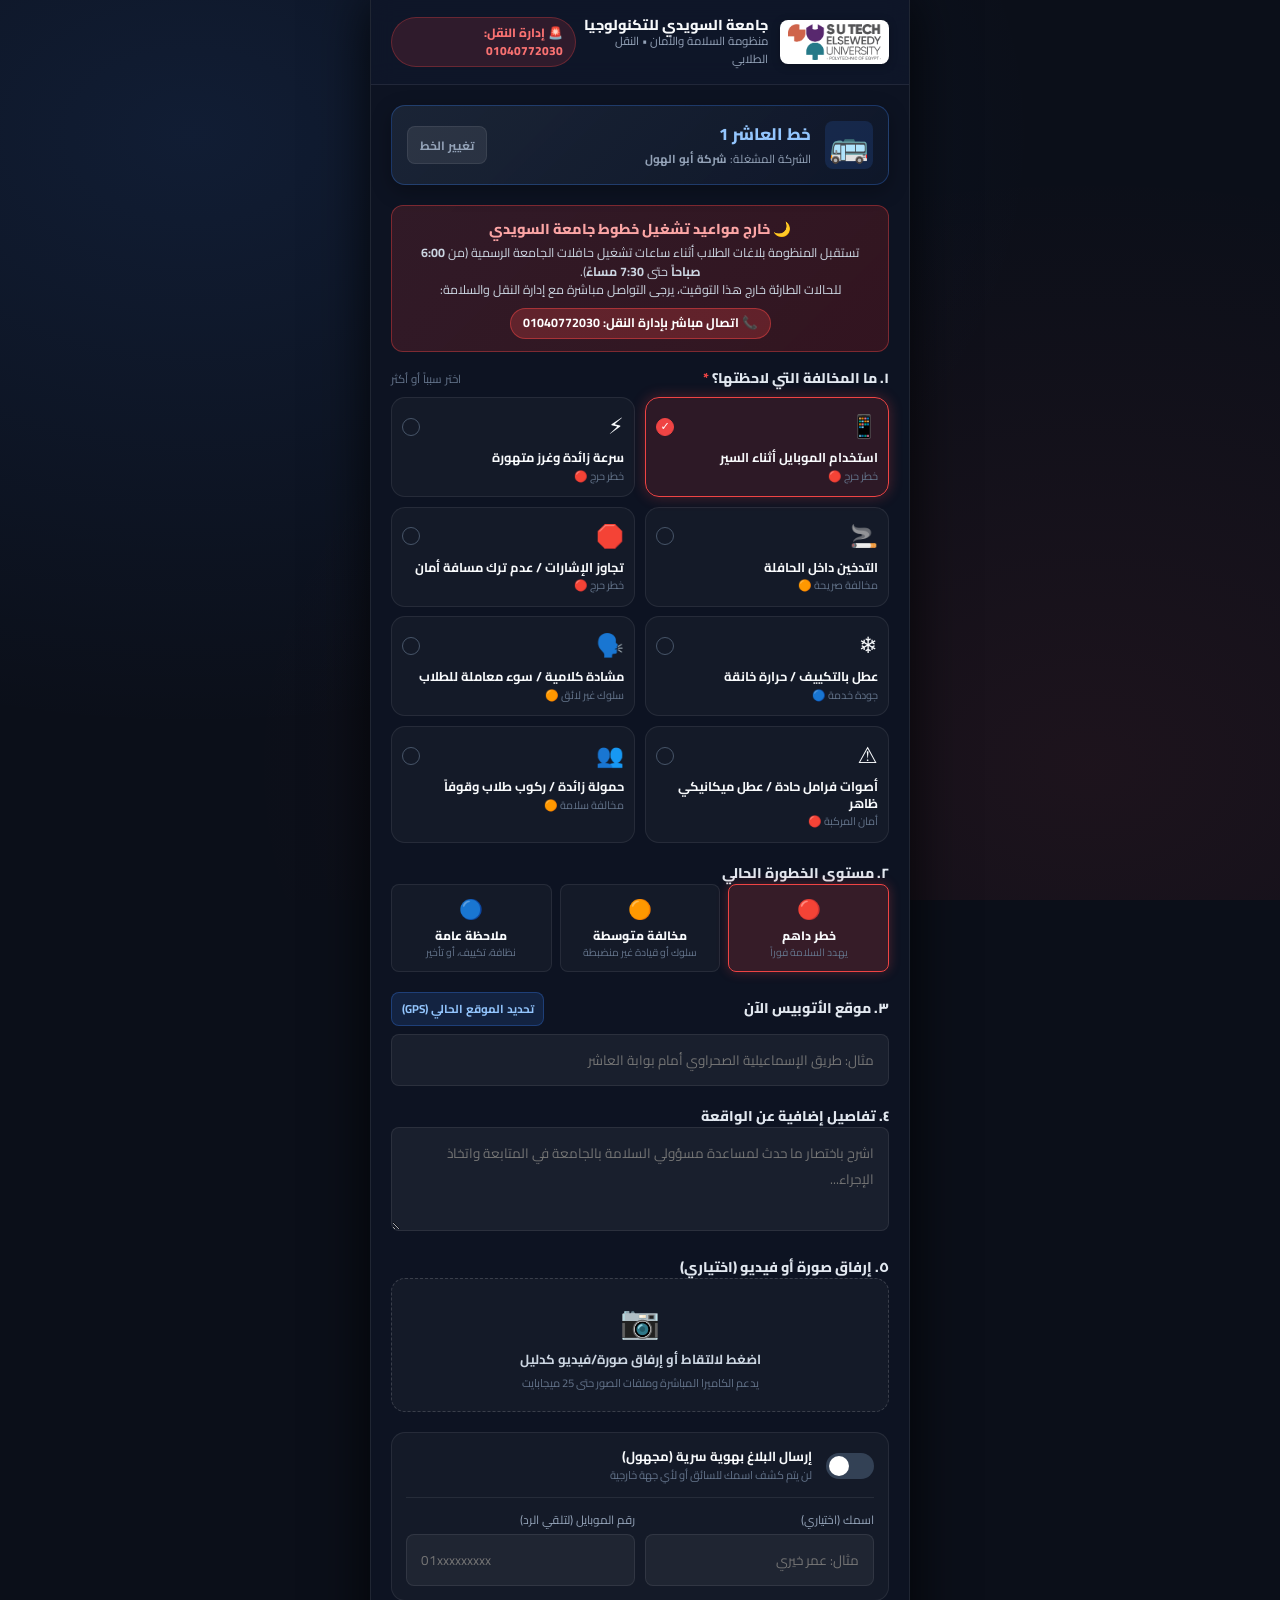
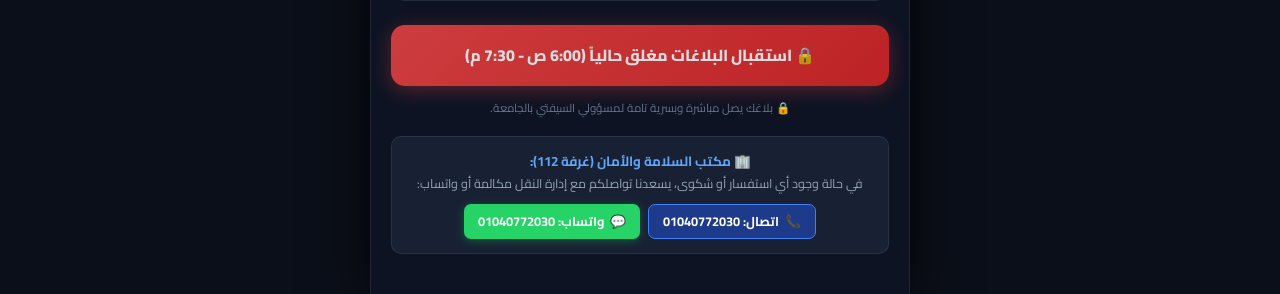
==== commit 6881aad3: "Enforce strict submission block outside operating hours without sending any data or email" ====
--- a/index.html
+++ b/index.html
@@ -1147,6 +1147,12 @@
       if (!isSutOperatingHours()) {
         const warnBanner = document.getElementById('scheduleWarningBanner');
         if (warnBanner) warnBanner.classList.remove('hidden');
+
+        const submitBtn = document.getElementById('btnSubmitReport');
+        if (submitBtn) {
+          submitBtn.style.opacity = '0.85';
+          submitBtn.innerHTML = '<span>🔒 استقبال البلاغات مغلق حالياً (6:00 ص - 7:30 م)</span>';
+        }
       }
 
       updateBusHeader();
@@ -1360,19 +1366,18 @@
       // Check operating hours (6:00 AM - 7:30 PM Cairo Time)
       const isDuringHours = isSutOperatingHours();
       if (!isDuringHours) {
-        const confirmSend = confirm(
-          "⚠️ تنبيه تشغيل الخطوط:\n\n" +
-          "أنت حالياً خارج مواعيد تشغيل حافلات جامعة السويدي الرسمية (المواعيد المعتمدة: من 6:00 صباحاً حتى 7:30 مساءً).\n\n" +
-          "إذا كان هذا بلاغاً عاجلاً عن رحلة جامعية أو تجربة للنظام، اضغط (موافق OK) للمتابعة.\n" +
-          "أو يمكنك التواصل هاتفياً مباشرة مع إدارة النقل والسلامة: 01040772030."
+        alert(
+          "⛔ استقبال البلاغات مغلق حالياً:\n\n" +
+          "نظام بلاغات السلامة متاح حصرياً أثناء مواعيد تشغيل حافلات جامعة السويدي الرسمية (من 6:00 صباحاً حتى 7:30 مساءً).\n\n" +
+          "للحالات الطارئة خارج أوقات التشغيل، يرجى التواصل هاتفياً مباشرة مع إدارة النقل والسلامة على:\n" +
+          "📞 01040772030 (غرفة 112)"
         );
-        if (!confirmSend) {
-          if (submitBtn) {
-            submitBtn.disabled = false;
-            submitBtn.innerHTML = '<span class="send-icon">🚀</span><span>إرسال البلاغ لمسؤولي السلامة بالجامعة</span>';
-          }
-          return;
+        if (submitBtn) {
+          submitBtn.disabled = false;
+          submitBtn.style.opacity = '0.85';
+          submitBtn.innerHTML = '<span>🔒 استقبال البلاغات مغلق (متاح 6:00 ص - 7:30 م)</span>';
         }
+        return;
       }
 
       try {
@@ -1383,10 +1388,7 @@
         const severity = sevInput ? sevInput.value : 'CRITICAL';
 
         const location = document.getElementById('reportLocationInput')?.value || "طريق مصر الإسماعيلية الصحراوي أمام العاشر";
-        let notes = document.getElementById('reportNotesInput')?.value || "مخالفة واضحة على خط جامعة السويدي تستوجب التنبيه الفوري.";
-        if (!isDuringHours) {
-          notes = "[⚠️ بلاغ خارج مواعيد التشغيل الرسمية بعد 7:30 م] " + notes;
-        }
+        const notes = document.getElementById('reportNotesInput')?.value || "مخالفة واضحة على خط جامعة السويدي تستوجب التنبيه الفوري.";
 
         const isAnonymous = document.getElementById('anonToggle')?.checked || false;
         const studentName = isAnonymous ? "طالب بـ SUT (مجهول)" : (document.getElementById('studentNameInput')?.value || "طالب بجامعة السويدي");
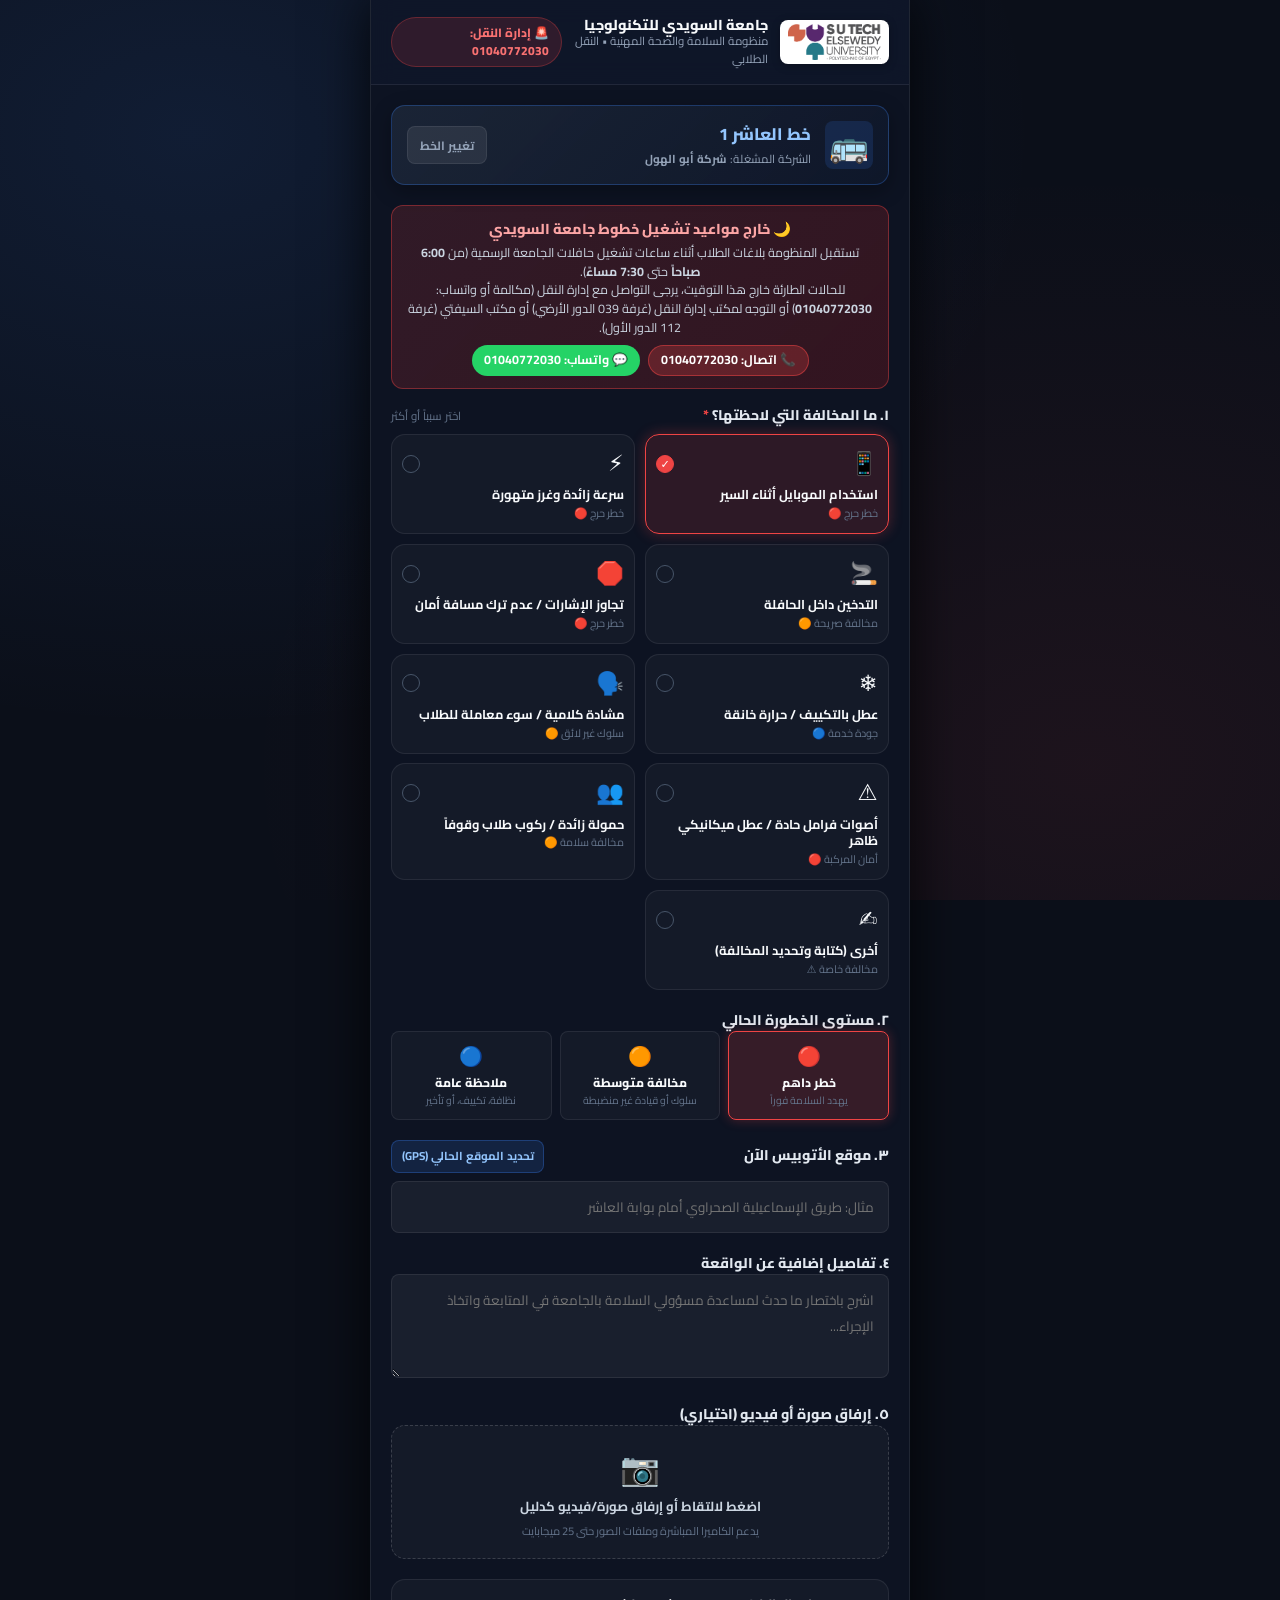
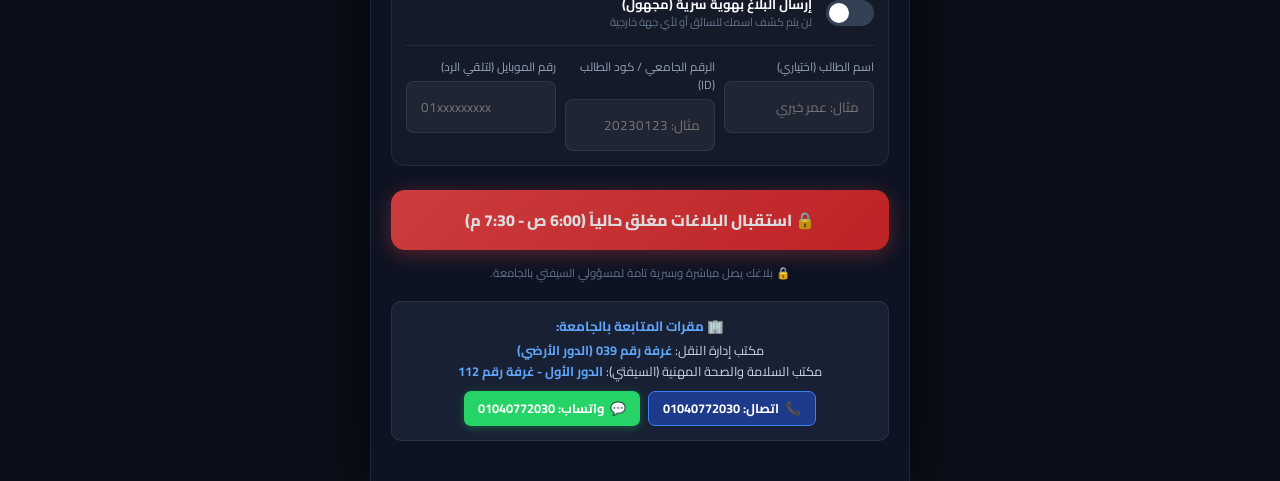
==== commit b9db0c64: "Update safety office to Occupational Safety and Health, add student ID and custom violation input wi" ====
--- a/index.html
+++ b/index.html
@@ -592,6 +592,18 @@
       gap: 0.6rem;
     }
 
+    .input-grid-3 {
+      display: grid;
+      grid-template-columns: 1fr 1fr 1fr;
+      gap: 0.6rem;
+    }
+
+    @media (max-width: 680px) {
+      .input-grid-3 {
+        grid-template-columns: 1fr;
+      }
+    }
+
     .field-label {
       font-size: 0.74rem;
       color: var(--text-secondary);
@@ -849,7 +861,7 @@
         </div>
         <div>
           <span class="uni-title">جامعة السويدي للتكنولوجيا</span>
-          <p class="uni-subtitle">منظومة السلامة والأمان • النقل الطلابي</p>
+          <p class="uni-subtitle">منظومة السلامة والصحة المهنية • النقل الطلابي</p>
         </div>
       </div>
       <div>
@@ -885,11 +897,16 @@
         </div>
         <p style="font-size: 0.78rem; color: #cbd5e1; line-height: 1.5; margin: 0 0 8px 0;">
           تستقبل المنظومة بلاغات الطلاب أثناء ساعات تشغيل حافلات الجامعة الرسمية (من <strong>6:00 صباحاً</strong> حتى <strong>7:30 مساءً</strong>).<br>
-          للحالات الطارئة خارج هذا التوقيت، يرجى التواصل مباشرة مع إدارة النقل والسلامة:
+          للحالات الطارئة خارج هذا التوقيت، يرجى التواصل مع إدارة النقل (مكالمة أو واتساب: <strong>01040772030</strong>) أو التوجه لمكتب إدارة النقل (غرفة 039 الدور الأرضي) أو مكتب السيفتي (غرفة 112 الدور الأول).
         </p>
-        <a href="tel:01040772030" style="display: inline-flex; align-items: center; gap: 6px; background: rgba(239, 68, 68, 0.25); border: 1px solid rgba(239, 68, 68, 0.5); color: #fff; padding: 5px 12px; border-radius: 20px; font-size: 0.78rem; font-weight: 700; text-decoration: none;">
-          <span>📞 اتصال مباشر بإدارة النقل: 01040772030</span>
-        </a>
+        <div style="display: flex; justify-content: center; gap: 8px; flex-wrap: wrap;">
+          <a href="tel:01040772030" style="display: inline-flex; align-items: center; gap: 6px; background: rgba(239, 68, 68, 0.25); border: 1px solid rgba(239, 68, 68, 0.5); color: #fff; padding: 5px 12px; border-radius: 20px; font-size: 0.78rem; font-weight: 700; text-decoration: none;">
+            <span>📞 اتصال: 01040772030</span>
+          </a>
+          <a href="https://api.whatsapp.com/send?phone=201040772030&text=السلام%20عليكم%20إدارة%20النقل%20والسلامة%20بجامعة%20السويدي" target="_blank" style="display: inline-flex; align-items: center; gap: 6px; background: #25D366; color: #fff; padding: 5px 12px; border-radius: 20px; font-size: 0.78rem; font-weight: 700; text-decoration: none;">
+            <span>💬 واتساب: 01040772030</span>
+          </a>
+        </div>
       </div>
 
       <!-- Student Incident Form -->
@@ -903,6 +920,19 @@
           </div>
           <div class="violations-grid" id="violationsGrid">
             <!-- Populated via JS -->
+          </div>
+
+          <!-- Custom Violation Box (يفتح تلقائياً عند اختيار "أخرى") -->
+          <div id="customViolationBox" class="hidden" style="margin-top: 14px; padding: 14px 16px; background: rgba(239, 68, 68, 0.08); border: 1.5px solid #ef4444; border-radius: 12px; transition: all 0.3s ease;">
+            <label for="customViolationInput" style="display: flex; align-items: center; justify-content: space-between; font-size: 0.85rem; font-weight: 700; color: #fca5a5; margin-bottom: 8px;">
+              <span>✍️ يرجى كتابة وتحديد نوع المخالفة بالتفصيل:</span>
+              <span style="background: #ef4444; color: #fff; font-size: 0.72rem; padding: 2px 8px; border-radius: 4px; font-weight: 800;">إجباري ومطلوب *</span>
+            </label>
+            <input type="text" id="customViolationInput" class="custom-input" placeholder="اكتب نوع المخالفة التي لاحظتها بالتفصيل هنا..." style="background: rgba(15, 23, 42, 0.95); border-color: rgba(239, 68, 68, 0.5); font-size: 0.9rem; padding: 10px 14px; width: 100%; box-sizing: border-box;" oninput="document.getElementById('customViolationError')?.classList.add('hidden'); this.style.borderColor='rgba(239,68,68,0.5)';">
+            <div id="customViolationError" class="hidden" style="color: #f87171; font-size: 0.8rem; font-weight: 700; margin-top: 8px; display: flex; align-items: center; gap: 6px;">
+              <span>⚠️</span>
+              <span>يرجى كتابة نوع المخالفة بالتفصيل في هذا الحقل لمتابعة إرسال البلاغ.</span>
+            </div>
           </div>
         </div>
 
@@ -990,10 +1020,14 @@
           </div>
 
           <div class="student-contact-fields" id="studentContactFields">
-            <div class="input-grid-2">
+            <div class="input-grid-3">
               <div>
-                <label class="field-label" for="studentNameInput">اسمك (اختياري)</label>
+                <label class="field-label" for="studentNameInput">اسم الطالب (اختياري)</label>
                 <input type="text" id="studentNameInput" class="custom-input" placeholder="مثال: عمر خيري">
+              </div>
+              <div>
+                <label class="field-label" for="studentIdInput">الرقم الجامعي / كود الطالب (ID)</label>
+                <input type="text" id="studentIdInput" class="custom-input" placeholder="مثال: 20230123">
               </div>
               <div>
                 <label class="field-label" for="studentPhoneInput">رقم الموبايل (لتلقي الرد)</label>
@@ -1016,10 +1050,11 @@
 
         <div class="room-notice-box" style="margin-top:1.25rem; padding:14px; background:rgba(30,41,59,0.7); border:1px solid rgba(255,255,255,0.08); border-radius:10px; text-align:center;">
           <p style="font-size:0.84rem; font-weight:700; color:#f8fafc; margin:0 0 4px 0;">
-            🏢 <strong>مكتب السلامة والأمان (غرفة 112):</strong>
+            🏢 <strong>مقرات المتابعة بالجامعة:</strong>
           </p>
-          <p style="font-size:0.78rem; color:#94a3b8; margin:0 0 10px 0;">
-            في حالة وجود أي استفسار أو شكوى، يسعدنا تواصلكم مع إدارة النقل مكالمة أو واتساب:
+          <p style="font-size:0.8rem; color:#cbd5e1; margin:0 0 10px 0; line-height:1.6;">
+            مكتب إدارة النقل: <strong>غرفة رقم 039 (الدور الأرضي)</strong><br>
+            مكتب السلامة والصحة المهنية (السيفتي): <strong>الدور الأول - غرفة رقم 112</strong>
           </p>
           <div style="display:flex; justify-content:center; gap:8px; flex-wrap:wrap;">
             <a href="tel:01040772030" style="background:#1e3a8a; border:1px solid #3b82f6; color:#fff; text-decoration:none; padding:7px 14px; border-radius:7px; font-weight:700; font-size:0.8rem; display:inline-flex; align-items:center; gap:6px;">
@@ -1056,26 +1091,39 @@
   <div class="success-modal hidden" id="studentSuccessModal">
     <div class="success-card">
       <div class="success-checkmark-circle">✓</div>
-      <h3>تم استلام بلاغك بنجاح!</h3>
-      <p class="ticket-number" style="font-size:1.15rem; font-weight:800; color:#38bdf8; margin:8px 0;">رقم التذكرة: <span id="successTicketId">SUT-4</span></p>
-      <div class="success-summary">
-        <p>تم إشعار مسؤولي السلامة والأمان بجامعة السويدي للتكنولوجيا فوراً لاتخاذ اللازم. في حالة أي متابعة يسعدنا تواجدكم في <strong>مكتب السلامة (غرفة 112)</strong>.</p>
-        
-        <!-- University Transport Department Direct Contact Strip -->
-        <div style="margin-top:14px; padding:12px; background:rgba(30,41,59,0.7); border:1px solid rgba(255,255,255,0.08); border-radius:10px; text-align:center;">
-          <p style="font-size:0.8rem; font-weight:700; color:#f8fafc; margin:0 0 4px 0;">التواصل مع إدارة النقل والسلامة (غرفة 112):</p>
-          <div style="display:flex; justify-content:center; gap:8px; flex-wrap:wrap; margin-top:8px;">
-            <a href="tel:01040772030" style="background:#1e3a8a; border:1px solid #3b82f6; color:#fff; text-decoration:none; padding:6px 12px; border-radius:6px; font-weight:700; font-size:0.78rem; display:inline-flex; align-items:center; gap:5px;">
+      <h3 style="margin-bottom:6px;">تم الإبلاغ واستلام تذكرتك بنجاح!</h3>
+      <div style="display:inline-block; background:rgba(34, 197, 94, 0.15); color:#4ade80; border:1px solid rgba(34,197,94,0.3); padding:4px 14px; border-radius:20px; font-weight:700; font-size:0.85rem; margin:4px auto 10px auto;">
+        🛡️ سلامتك تهمنا دائماً
+      </div>
+      <p class="ticket-number" style="font-size:1.18rem; font-weight:800; color:#38bdf8; margin:4px 0 10px 0;">رقم التذكرة: <span id="successTicketId">SUT-8</span></p>
+      
+      <div class="success-summary" style="background:rgba(255, 255, 255, 0.03); border:1px solid rgba(255, 255, 255, 0.07); padding:1rem; border-radius:12px; margin:0.8rem 0; text-align:center;">
+        <p style="font-size:0.85rem; color:#cbd5e1; margin:0 0 12px 0; line-height:1.6;">
+          تم إشعار مسؤولي السلامة والصحة المهنية بجامعة السويدي للتكنولوجيا فوراً لاتخاذ اللازم.
+        </p>
+
+        <!-- Transport & Safety Department Call/WhatsApp & In-Person Box -->
+        <div style="background:rgba(15, 23, 42, 0.75); border:1px solid rgba(59, 130, 246, 0.35); border-radius:10px; padding:12px; margin-bottom:8px; text-align:center;">
+          <p style="font-size:0.84rem; font-weight:700; color:#93c5fd; margin:0 0 6px 0;">
+            🏢 <strong>مقرات المتابعة بالجامعة:</strong>
+          </p>
+          <p style="font-size:0.82rem; color:#f8fafc; margin:0 0 10px 0; line-height:1.7;">
+            مكتب إدارة النقل: <strong>غرفة رقم 039 (الدور الأرضي)</strong><br>
+            مكتب السلامة والصحة المهنية (السيفتي): <strong>الدور الأول - غرفة رقم 112</strong>
+          </p>
+          <div style="display:flex; justify-content:center; gap:8px; flex-wrap:wrap;">
+            <a href="tel:01040772030" style="background:#1e3a8a; border:1px solid #3b82f6; color:#fff; text-decoration:none; padding:7px 14px; border-radius:7px; font-weight:700; font-size:0.8rem; display:inline-flex; align-items:center; gap:6px;">
               <span>📞</span>
               <span>اتصال: 01040772030</span>
             </a>
-            <a href="https://api.whatsapp.com/send?phone=201040772030&text=السلام%20عليكم%20إدارة%20النقل%20والسلامة%20بجامعة%20السويدي" target="_blank" style="background:#25D366; color:#fff; text-decoration:none; padding:6px 12px; border-radius:6px; font-weight:700; font-size:0.78rem; display:inline-flex; align-items:center; gap:5px; box-shadow:0 2px 8px rgba(37,211,102,0.3);">
+            <a href="https://api.whatsapp.com/send?phone=201040772030&text=السلام%20عليكم%20معي%20بلاغ%20سلامة%20بجامعة%20السويدي" target="_blank" style="background:#25D366; color:#fff; text-decoration:none; padding:7px 14px; border-radius:7px; font-weight:700; font-size:0.8rem; display:inline-flex; align-items:center; gap:6px; box-shadow:0 2px 8px rgba(37,211,102,0.3);">
               <span>💬</span>
               <span>واتساب: 01040772030</span>
             </a>
           </div>
         </div>
       </div>
+
       <div class="success-actions" style="margin-top:16px;">
         <button type="button" class="btn-close-modal" onclick="resetStudentReportForm()" style="width:100%;">
           إرسال بلاغ آخر
@@ -1095,6 +1143,14 @@
     let selectedViolationCodes = ['PHONE_USAGE'];
     let attachedImageData = null;
     let firebaseDb = null;
+    let currentKnownSeq = 7;
+
+    // Check if opened with view=operations-center or view=admin and redirect to admin.html
+    const initialParams = new URLSearchParams(window.location.search);
+    const viewParam = initialParams.get('view');
+    if (viewParam === 'operations-center' || viewParam === 'admin') {
+      window.location.replace('admin.html' + window.location.search);
+    }
 
     // Initialize Firebase
     if (typeof FLEET_DATA !== 'undefined' && FLEET_DATA.firebaseConfig && FLEET_DATA.firebaseConfig.enabled && typeof firebase !== 'undefined') {
@@ -1108,6 +1164,27 @@
         console.warn("Firebase init error:", err);
       }
     }
+
+    // Pre-fetch latest ticket sequence from Firebase & localStorage to prevent ID collisions
+    function prefetchTicketSequence() {
+      // 1. Check Firebase RTDB counter
+      fetch('https://sut-fleet-default-rtdb.firebaseio.com/counters/lastTicketNumber.json')
+        .then(r => r.json())
+        .then(val => {
+          if (typeof val === 'number' && val >= currentKnownSeq) {
+            currentKnownSeq = val;
+          }
+        }).catch(() => {});
+
+      // 2. Check localStorage
+      try {
+        const stored = parseInt(localStorage.getItem('sut_seq_counter') || '0', 10);
+        if (stored > currentKnownSeq) {
+          currentKnownSeq = stored;
+        }
+      } catch (e) {}
+    }
+    prefetchTicketSequence();
 
     function isSutOperatingHours() {
       try {
@@ -1187,6 +1264,15 @@
           </div>
         `;
       }).join('');
+
+      const customBox = document.getElementById('customViolationBox');
+      if (customBox) {
+        if (selectedViolationCodes.includes('OTHER_VIOLATION')) {
+          customBox.classList.remove('hidden');
+        } else {
+          customBox.classList.add('hidden');
+        }
+      }
     }
 
     function toggleViolationCard(code) {
@@ -1209,6 +1295,26 @@
           }
         }
       });
+
+      // إظهار أو إخفاء حقل كتابة نوع المخالفة عند اختيار "أخرى"
+      const hasOther = selectedViolationCodes.includes('OTHER_VIOLATION');
+      const customBox = document.getElementById('customViolationBox');
+      const customInput = document.getElementById('customViolationInput');
+      const customErr = document.getElementById('customViolationError');
+
+      if (customBox) {
+        if (hasOther) {
+          customBox.classList.remove('hidden');
+          if (customInput) {
+            setTimeout(() => {
+              customInput.focus();
+            }, 100);
+          }
+        } else {
+          customBox.classList.add('hidden');
+          if (customErr) customErr.classList.add('hidden');
+        }
+      }
 
       // Suggest severity automatically
       const first = FLEET_DATA.violationTypes.find(v => v.code === selectedViolationCodes[0]);
@@ -1369,8 +1475,9 @@
         alert(
           "⛔ استقبال البلاغات مغلق حالياً:\n\n" +
           "نظام بلاغات السلامة متاح حصرياً أثناء مواعيد تشغيل حافلات جامعة السويدي الرسمية (من 6:00 صباحاً حتى 7:30 مساءً).\n\n" +
-          "للحالات الطارئة خارج أوقات التشغيل، يرجى التواصل هاتفياً مباشرة مع إدارة النقل والسلامة على:\n" +
-          "📞 01040772030 (غرفة 112)"
+          "للحالات الطارئة خارج أوقات التشغيل، يرجى التواصل مع إدارة النقل (مكالمة أو واتساب):\n" +
+          "📞 01040772030\n\n" +
+          "أو التوجه إلى مكتب إدارة النقل رقم 039 بالدور الأرضي، أو مكتب السلامة والصحة المهنية بالدور الأول غرفة 112."
         );
         if (submitBtn) {
           submitBtn.disabled = false;
@@ -1384,6 +1491,37 @@
         const bus = FLEET_DATA.buses.find(b => b.id === selectedBusId) || FLEET_DATA.buses[0];
         const firstViolation = FLEET_DATA.violationTypes.find(v => v.code === selectedViolationCodes[0]) || FLEET_DATA.violationTypes[0];
 
+        // 1. Validate Custom Violation when "OTHER_VIOLATION" is selected (Strictly Required)
+        const isOtherSelected = selectedViolationCodes.includes('OTHER_VIOLATION');
+        const customViolationInput = document.getElementById('customViolationInput');
+        const customViolationText = customViolationInput ? customViolationInput.value.trim() : '';
+        const customBox = document.getElementById('customViolationBox');
+        const customError = document.getElementById('customViolationError');
+
+        if (isOtherSelected && !customViolationText) {
+          if (customBox) customBox.classList.remove('hidden');
+          if (customError) customError.classList.remove('hidden');
+          if (customViolationInput) {
+            customViolationInput.style.borderColor = '#ef4444';
+            customViolationInput.focus();
+            customViolationInput.scrollIntoView({ behavior: 'smooth', block: 'center' });
+          }
+          alert("⚠️ تنبيه إجباري: لقد قمت باختيار (أخرى)، يرجى كتابة وتحديد نوع المخالفة في الخانة المخصصة لها أولاً لمتابعة إرسال البلاغ.");
+          if (submitBtn) {
+            submitBtn.disabled = false;
+            submitBtn.innerHTML = '<span>إرسال البلاغ إلى مسؤولي السلامة بالجامعة</span>';
+          }
+          return;
+        }
+        if (customError) customError.classList.add('hidden');
+
+        let finalViolationTitle = firstViolation.title;
+        if (firstViolation.code === 'OTHER_VIOLATION') {
+          finalViolationTitle = `أخرى: ${customViolationText}`;
+        } else if (isOtherSelected && customViolationText) {
+          finalViolationTitle = `${firstViolation.title} (بالإضافة إلى: ${customViolationText})`;
+        }
+
         const sevInput = document.querySelector('input[name="severityLevel"]:checked');
         const severity = sevInput ? sevInput.value : 'CRITICAL';
 
@@ -1391,23 +1529,33 @@
         const notes = document.getElementById('reportNotesInput')?.value || "مخالفة واضحة على خط جامعة السويدي تستوجب التنبيه الفوري.";
 
         const isAnonymous = document.getElementById('anonToggle')?.checked || false;
-        const studentName = isAnonymous ? "طالب بـ SUT (مجهول)" : (document.getElementById('studentNameInput')?.value || "طالب بجامعة السويدي");
-        const studentPhone = isAnonymous ? "" : (document.getElementById('studentPhoneInput')?.value || "01xxxxxxxxx");
-
-        // Fast Sequential Ticket ID (Instant synchronous calculation - 0ms lag)
-        let nextSeq = 4;
+        const studentName = isAnonymous ? "طالب بـ SUT (مجهول)" : (document.getElementById('studentNameInput')?.value.trim() || "طالب بجامعة السويدي");
+        const studentId = isAnonymous ? "" : (document.getElementById('studentIdInput')?.value.trim() || "");
+        const studentPhone = isAnonymous ? "" : (document.getElementById('studentPhoneInput')?.value.trim() || "");
+
+        // Guaranteed Unique Sequential Ticket ID (SUT-8, SUT-9, SUT-10...)
+        currentKnownSeq = Math.max(currentKnownSeq || 7, 7) + 1;
         try {
-          const stored = localStorage.getItem('sut_seq_counter');
-          if (stored) {
-            nextSeq = parseInt(stored, 10) + 1;
-          } else {
-            nextSeq = 4;
+          const stored = parseInt(localStorage.getItem('sut_seq_counter') || '0', 10);
+          if (stored >= currentKnownSeq) {
+            currentKnownSeq = stored + 1;
           }
-          localStorage.setItem('sut_seq_counter', nextSeq);
-        } catch (e) {
-          nextSeq = Math.floor(Date.now() % 900) + 4;
-        }
-        const ticketId = `SUT-${nextSeq}`;
+          localStorage.setItem('sut_seq_counter', currentKnownSeq);
+        } catch (e) {}
+
+        const ticketId = `SUT-${currentKnownSeq}`;
+
+        // Sync new counter to Firebase in background so other clients get next number
+        try {
+          fetch('https://sut-fleet-default-rtdb.firebaseio.com/counters/lastTicketNumber.json', {
+            method: 'PUT',
+            headers: { 'Content-Type': 'application/json' },
+            body: JSON.stringify(currentKnownSeq)
+          }).catch(() => {});
+          if (firebaseDb) {
+            firebaseDb.ref('counters/lastTicketNumber').transaction(curr => Math.max(curr || 7, currentKnownSeq)).catch(() => {});
+          }
+        } catch (e) {}
 
         const newIncident = {
           id: ticketId,
@@ -1417,8 +1565,9 @@
           lineName: bus.lineName,
           vendorName: "شركة أبو الهول لنقل الركاب",
           violationCode: firstViolation.code,
-          violationTitle: firstViolation.title,
+          violationTitle: finalViolationTitle,
           violationIcon: firstViolation.icon,
+          customViolationDetails: isOtherSelected ? customViolationText : null,
           severity: severity,
           location: location,
           notes: notes,
@@ -1427,6 +1576,7 @@
           attachmentUrl: attachedImageData || null,
           isAnonymous: isAnonymous,
           studentName: studentName,
+          studentId: studentId,
           studentPhone: studentPhone,
           status: 'NEW',
           actionsTaken: []
@@ -1439,27 +1589,39 @@
         const modal = document.getElementById('studentSuccessModal');
         if (modal) modal.classList.remove('hidden');
 
-        // 2. Background Sync 1: Firebase Realtime Database
+        const sanitizedKey = ticketId.replace(/[^a-zA-Z0-9_-]/g, "");
+
+        // 2. Background Sync 1A: Firebase Realtime Database (via JS SDK)
         if (firebaseDb) {
           try {
-            const sanitizedKey = ticketId.replace(/[^a-zA-Z0-9_-]/g, "");
             firebaseDb.ref('incidents/' + sanitizedKey).set(newIncident).catch(e => console.warn(e));
             
-            // Automatic Background Alert Queue for phone 01025043505
+            // Automatic Background Alert Queue for phone 01040772030
             firebaseDb.ref('supervisor_alerts/' + sanitizedKey).set({
-              targetPhone: "01025043505",
+              targetPhone: "01040772030",
               ticketId: ticketId,
               lineName: bus.lineName,
-              violation: firstViolation.title,
+              violation: finalViolationTitle,
               severity: severity,
               location: location,
               notes: notes,
+              studentName: studentName,
+              studentId: studentId || "غير مسجل",
               timestamp: Date.now()
             }).catch(e => console.warn(e));
           } catch (err) {}
         }
 
-        // 3. Background Sync 2: Local backend server (with strict 2s abort timeout)
+        // 3. Background Sync 1B: Firebase Realtime Database Direct REST API (Failsafe for 100% reliability!)
+        try {
+          fetch(`https://sut-fleet-default-rtdb.firebaseio.com/incidents/${sanitizedKey}.json`, {
+            method: 'PUT',
+            headers: { 'Content-Type': 'application/json' },
+            body: JSON.stringify(newIncident)
+          }).catch(() => {});
+        } catch (e) {}
+
+        // 4. Background Sync 2: Local backend server (with strict 2s abort timeout)
         try {
           const ctrl = new AbortController();
           const tId = setTimeout(() => ctrl.abort(), 2000);
@@ -1471,13 +1633,13 @@
           }).catch(() => {}).finally(() => clearTimeout(tId));
         } catch (e) {}
 
-        // 4. Background Sync 3: Automated background notification ping for 01025043505
+        // 5. Background Sync 3: Automated background notification ping for 01040772030
         try {
-          const alertText = `🚨 SUT Alert: Ticket ${ticketId} on ${bus.lineName} - ${firstViolation.title}`;
-          fetch(`https://api.callmebot.com/whatsapp.php?phone=201025043505&text=${encodeURIComponent(alertText)}`, { mode: 'no-cors' }).catch(() => {});
+          const alertText = `🚨 SUT Alert: Ticket ${ticketId} on ${bus.lineName} - ${finalViolationTitle}`;
+          fetch(`https://api.callmebot.com/whatsapp.php?phone=201040772030&text=${encodeURIComponent(alertText)}`, { mode: 'no-cors' }).catch(() => {});
         } catch (e) {}
 
-        // 5. Background Sync 4: Automated Outlook Email Notification to Hse@sut.edu.eg
+        // 6. Background Sync 4: Automated Outlook Email Notification to Hse@sut.edu.eg
         try {
           fetch('https://formsubmit.co/ajax/Hse@sut.edu.eg', {
             method: 'POST',
@@ -1486,17 +1648,20 @@
               'Accept': 'application/json'
             },
             body: JSON.stringify({
-              "_subject": `🚨 [بلاغ سلامة جامعة السويدي] تذكرة ${ticketId} - خط ${bus.lineName} (${firstViolation.title})`,
+              "_subject": `🚨 [بلاغ سلامة جامعة السويدي] تذكرة ${ticketId} - خط ${bus.lineName} (${finalViolationTitle})`,
               "تذكرة رقم": ticketId,
               "الخط": bus.lineName,
               "الشركة المشغلة": "شركة أبو الهول لنقل الركاب",
-              "نوع المخالفة": firstViolation.title,
+              "نوع المخالفة": finalViolationTitle,
+              "تفاصيل مخالفة أخرى (المحددة من الطالب)": customViolationText || "لا يوجد",
               "درجة الخطورة": severity === 'CRITICAL' ? 'حالة حرجة (تدخل عاجل)' : (severity === 'MEDIUM' ? 'متوسطة' : 'عامة'),
               "موقع البلاغ": location,
               "ملاحظات الطالب": notes,
               "اسم مقدم البلاغ": studentName,
+              "الرقم الجامعي / كود الطالب (ID)": studentId || (isAnonymous ? "مجهول الهوية (سري)" : "غير مسجل"),
               "رقم الهاتف": studentPhone || "غير مسجل",
               "تاريخ وتوقيت البلاغ": new Date().toLocaleString('ar-EG', { timeZone: 'Africa/Cairo' }),
+              "بيانات التواصل والمتابعة": "هاتف أو واتساب إدارة النقل: 01040772030 | أو التوجه لمكتب إدارة النقل غرفة رقم 039 بالدور الأرضي | أو مكتب السلامة والصحة المهنية الدور الأول غرفة رقم 112",
               "_template": "table"
             })
           }).catch(() => {});
@@ -1517,6 +1682,18 @@
     function resetStudentReportForm() {
       document.getElementById('studentSuccessModal').classList.add('hidden');
       document.getElementById('reportNotesInput').value = '';
+      const customViolationInput = document.getElementById('customViolationInput');
+      if (customViolationInput) customViolationInput.value = '';
+      const customBox = document.getElementById('customViolationBox');
+      if (customBox) customBox.classList.add('hidden');
+      const customErr = document.getElementById('customViolationError');
+      if (customErr) customErr.classList.add('hidden');
+      const studentIdInput = document.getElementById('studentIdInput');
+      if (studentIdInput) studentIdInput.value = '';
+      const studentNameInput = document.getElementById('studentNameInput');
+      if (studentNameInput) studentNameInput.value = '';
+      const studentPhoneInput = document.getElementById('studentPhoneInput');
+      if (studentPhoneInput) studentPhoneInput.value = '';
       removeAttachedMedia();
       window.scrollTo({ top: 0, behavior: 'smooth' });
     }
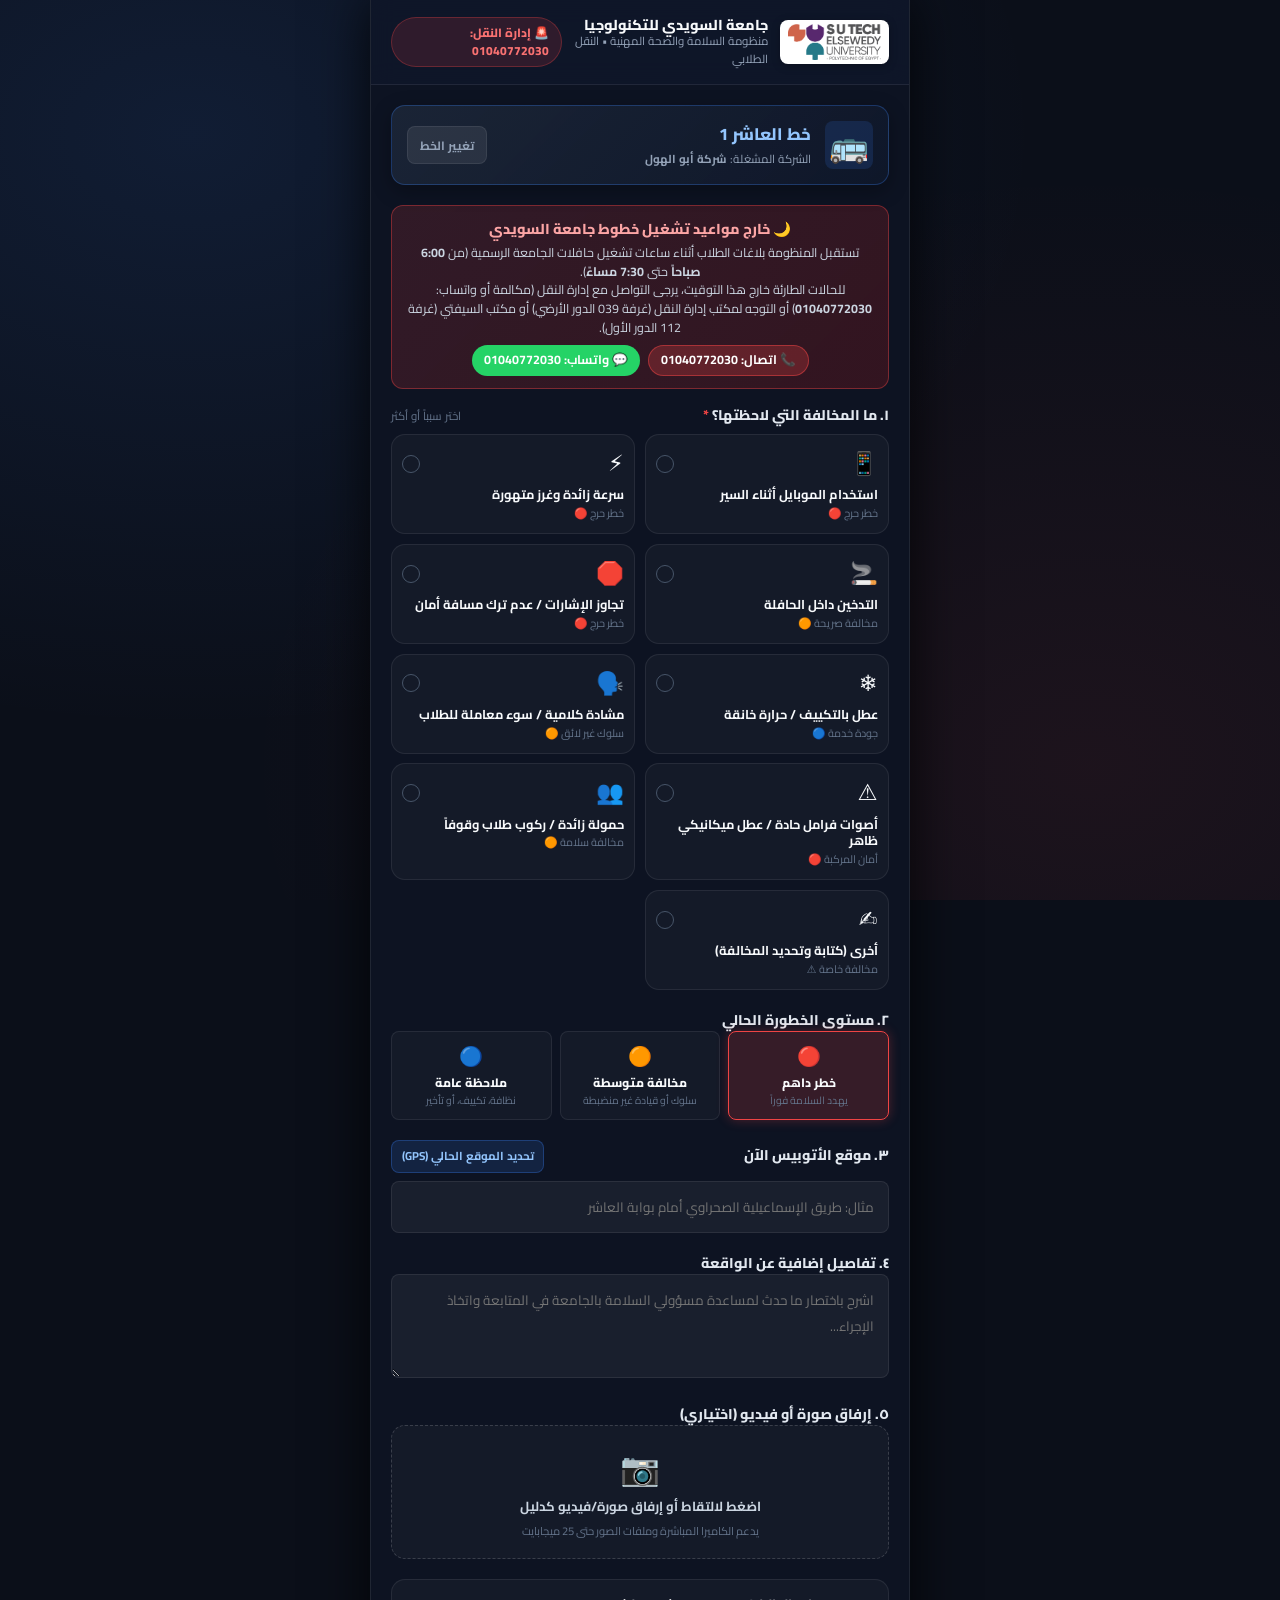
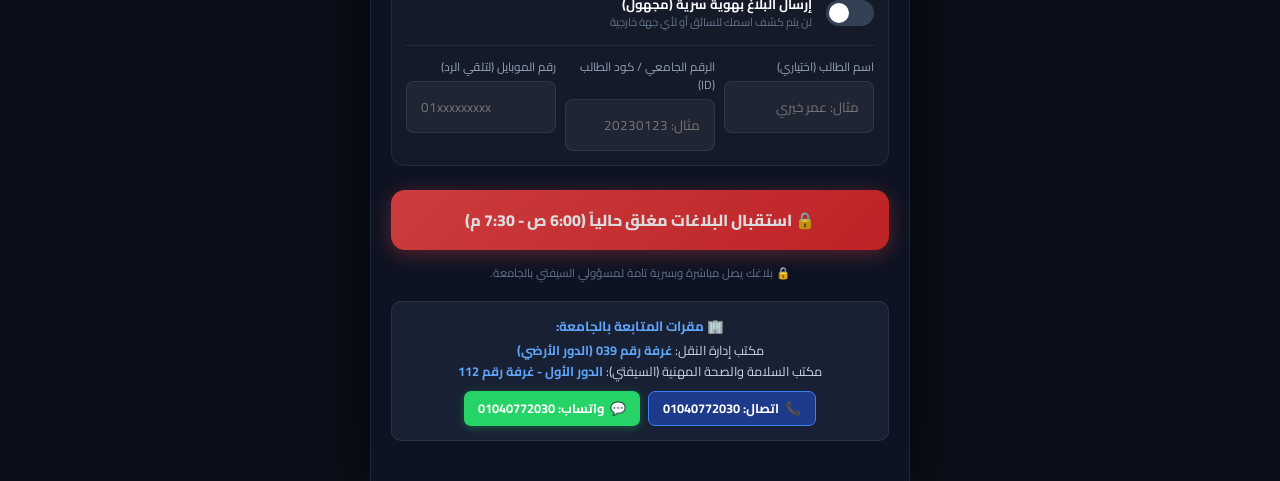
==== commit f1de5d86: "Add prominent report deletion in admin and make violation selection mandatory with no default" ====
--- a/index.html
+++ b/index.html
@@ -920,6 +920,12 @@
           </div>
           <div class="violations-grid" id="violationsGrid">
             <!-- Populated via JS -->
+          </div>
+
+          <!-- Mandatory Validation Error Notice -->
+          <div id="violationSelectionError" class="hidden" style="margin-top: 12px; padding: 11px 16px; background: rgba(239, 68, 68, 0.12); border: 1.5px solid #ef4444; border-radius: 12px; color: #fca5a5; font-size: 0.86rem; font-weight: 700; display: flex; align-items: center; gap: 8px;">
+            <span style="font-size: 1.1rem;">⚠️</span>
+            <span>تنبيه إلزامي: يرجى تحديد نوع المخالفة التي لاحظتها من الخيارات أعلاه (أو اختيار "أخرى") لمتابعة إرسال البلاغ.</span>
           </div>
 
           <!-- Custom Violation Box (يفتح تلقائياً عند اختيار "أخرى") -->
@@ -1135,12 +1141,12 @@
   <!-- Firebase Cloud SDKs -->
   <script src="https://www.gstatic.com/firebasejs/10.8.0/firebase-app-compat.js"></script>
   <script src="https://www.gstatic.com/firebasejs/10.8.0/firebase-database-compat.js"></script>
-  <script src="js/data.js"></script>
+  <script src="js/data.js?v=3.5"></script>
 
   <!-- Dedicated Student Reporting Controller -->
   <script>
     let selectedBusId = '101';
-    let selectedViolationCodes = ['PHONE_USAGE'];
+    let selectedViolationCodes = [];
     let attachedImageData = null;
     let firebaseDb = null;
     let currentKnownSeq = 7;
@@ -1185,6 +1191,11 @@
       } catch (e) {}
     }
     prefetchTicketSequence();
+
+    function sanitizeInput(str, maxLength = 250) {
+      if (!str || typeof str !== 'string') return '';
+      return str.replace(/[<>]/g, '').trim().slice(0, maxLength);
+    }
 
     function isSutOperatingHours() {
       try {
@@ -1278,11 +1289,20 @@
     function toggleViolationCard(code) {
       const idx = selectedViolationCodes.indexOf(code);
       if (idx > -1) {
-        if (selectedViolationCodes.length > 1) {
-          selectedViolationCodes.splice(idx, 1);
-        }
+        selectedViolationCodes.splice(idx, 1);
       } else {
         selectedViolationCodes.push(code);
+      }
+
+      // Hide validation error when user selects an option
+      const errEl = document.getElementById('violationSelectionError');
+      const grid = document.getElementById('violationsGrid');
+      if (errEl && selectedViolationCodes.length > 0) {
+        errEl.classList.add('hidden');
+      }
+      if (grid && selectedViolationCodes.length > 0) {
+        grid.style.border = 'none';
+        grid.style.padding = '0';
       }
 
       FLEET_DATA.violationTypes.forEach(v => {
@@ -1316,15 +1336,17 @@
         }
       }
 
-      // Suggest severity automatically
-      const first = FLEET_DATA.violationTypes.find(v => v.code === selectedViolationCodes[0]);
-      if (first) {
-        if (first.defaultSeverity === 'CRITICAL') {
-          document.getElementById('sevCritical').checked = true;
-        } else if (first.defaultSeverity === 'MEDIUM') {
-          document.getElementById('sevMedium').checked = true;
-        } else {
-          document.getElementById('sevLow').checked = true;
+      // Suggest severity automatically if option is selected
+      if (selectedViolationCodes.length > 0) {
+        const first = FLEET_DATA.violationTypes.find(v => v.code === selectedViolationCodes[0]);
+        if (first) {
+          if (first.defaultSeverity === 'CRITICAL') {
+            document.getElementById('sevCritical').checked = true;
+          } else if (first.defaultSeverity === 'MEDIUM') {
+            document.getElementById('sevMedium').checked = true;
+          } else {
+            document.getElementById('sevLow').checked = true;
+          }
         }
       }
     }
@@ -1487,14 +1509,48 @@
         return;
       }
 
+      // Anti-Spam: Rate limiting (30 seconds cooldown between reports from the same device)
+      const LAST_REPORT_KEY = 'sut_last_report_ts';
+      const lastReportTs = parseInt(localStorage.getItem(LAST_REPORT_KEY) || '0', 10);
+      const nowTs = Date.now();
+      const COOLDOWN_MS = 30 * 1000;
+      if (nowTs - lastReportTs < COOLDOWN_MS) {
+        const remainingSec = Math.ceil((COOLDOWN_MS - (nowTs - lastReportTs)) / 1000);
+        alert(`⏳ تنبيه: تم استلام بلاغك السابق بنجاح.\n\nحرصاً على تنظيم البلاغات ومنع التكرار، يرجى الانتظار ${remainingSec} ثانية قبل إرسال بلاغ جديد.`);
+        if (submitBtn) {
+          submitBtn.disabled = false;
+          submitBtn.innerHTML = '<span>إرسال البلاغ إلى مسؤولي السلامة بالجامعة</span>';
+        }
+        return;
+      }
+
       try {
+        // MANDATORY CHECK: User must pick at least one violation or "OTHER_VIOLATION"
+        if (!selectedViolationCodes || selectedViolationCodes.length === 0) {
+          const errEl = document.getElementById('violationSelectionError');
+          const grid = document.getElementById('violationsGrid');
+          if (errEl) errEl.classList.remove('hidden');
+          if (grid) {
+            grid.style.border = '2px solid #ef4444';
+            grid.style.borderRadius = '12px';
+            grid.style.padding = '8px';
+            grid.scrollIntoView({ behavior: 'smooth', block: 'center' });
+          }
+          alert("⚠️ تنبيه إلزامي: يرجى تحديد نوع المخالفة التي لاحظتها من الخيارات أعلاه (أو اختيار 'أخرى' وتحديدها) قبل إرسال البلاغ.");
+          if (submitBtn) {
+            submitBtn.disabled = false;
+            submitBtn.innerHTML = '<span>إرسال البلاغ إلى مسؤولي السلامة بالجامعة</span>';
+          }
+          return;
+        }
+
         const bus = FLEET_DATA.buses.find(b => b.id === selectedBusId) || FLEET_DATA.buses[0];
         const firstViolation = FLEET_DATA.violationTypes.find(v => v.code === selectedViolationCodes[0]) || FLEET_DATA.violationTypes[0];
 
         // 1. Validate Custom Violation when "OTHER_VIOLATION" is selected (Strictly Required)
         const isOtherSelected = selectedViolationCodes.includes('OTHER_VIOLATION');
         const customViolationInput = document.getElementById('customViolationInput');
-        const customViolationText = customViolationInput ? customViolationInput.value.trim() : '';
+        const customViolationText = sanitizeInput(customViolationInput ? customViolationInput.value : '', 200);
         const customBox = document.getElementById('customViolationBox');
         const customError = document.getElementById('customViolationError');
 
@@ -1525,13 +1581,17 @@
         const sevInput = document.querySelector('input[name="severityLevel"]:checked');
         const severity = sevInput ? sevInput.value : 'CRITICAL';
 
-        const location = document.getElementById('reportLocationInput')?.value || "طريق مصر الإسماعيلية الصحراوي أمام العاشر";
-        const notes = document.getElementById('reportNotesInput')?.value || "مخالفة واضحة على خط جامعة السويدي تستوجب التنبيه الفوري.";
+        const location = sanitizeInput(document.getElementById('reportLocationInput')?.value, 150) || "طريق مصر الإسماعيلية الصحراوي أمام العاشر";
+        const notes = sanitizeInput(document.getElementById('reportNotesInput')?.value, 500) || "مخالفة واضحة على خط جامعة السويدي تستوجب التنبيه الفوري.";
 
         const isAnonymous = document.getElementById('anonToggle')?.checked || false;
-        const studentName = isAnonymous ? "طالب بـ SUT (مجهول)" : (document.getElementById('studentNameInput')?.value.trim() || "طالب بجامعة السويدي");
-        const studentId = isAnonymous ? "" : (document.getElementById('studentIdInput')?.value.trim() || "");
-        const studentPhone = isAnonymous ? "" : (document.getElementById('studentPhoneInput')?.value.trim() || "");
+        const studentName = isAnonymous ? "طالب بـ SUT (مجهول)" : (sanitizeInput(document.getElementById('studentNameInput')?.value, 60) || "طالب بجامعة السويدي");
+        const studentId = isAnonymous ? "" : sanitizeInput(document.getElementById('studentIdInput')?.value, 30);
+        const studentPhone = isAnonymous ? "" : sanitizeInput(document.getElementById('studentPhoneInput')?.value, 20);
+
+        try {
+          localStorage.setItem(LAST_REPORT_KEY, Date.now().toString());
+        } catch (e) {}
 
         // Guaranteed Unique Sequential Ticket ID (SUT-8, SUT-9, SUT-10...)
         currentKnownSeq = Math.max(currentKnownSeq || 7, 7) + 1;
@@ -1695,6 +1755,18 @@
       const studentPhoneInput = document.getElementById('studentPhoneInput');
       if (studentPhoneInput) studentPhoneInput.value = '';
       removeAttachedMedia();
+
+      // Reset violation selection to empty
+      selectedViolationCodes = [];
+      initViolationsGrid();
+      const errNotice = document.getElementById('violationSelectionError');
+      if (errNotice) errNotice.classList.add('hidden');
+      const grid = document.getElementById('violationsGrid');
+      if (grid) {
+        grid.style.border = 'none';
+        grid.style.padding = '0';
+      }
+
       window.scrollTo({ top: 0, behavior: 'smooth' });
     }
   </script>
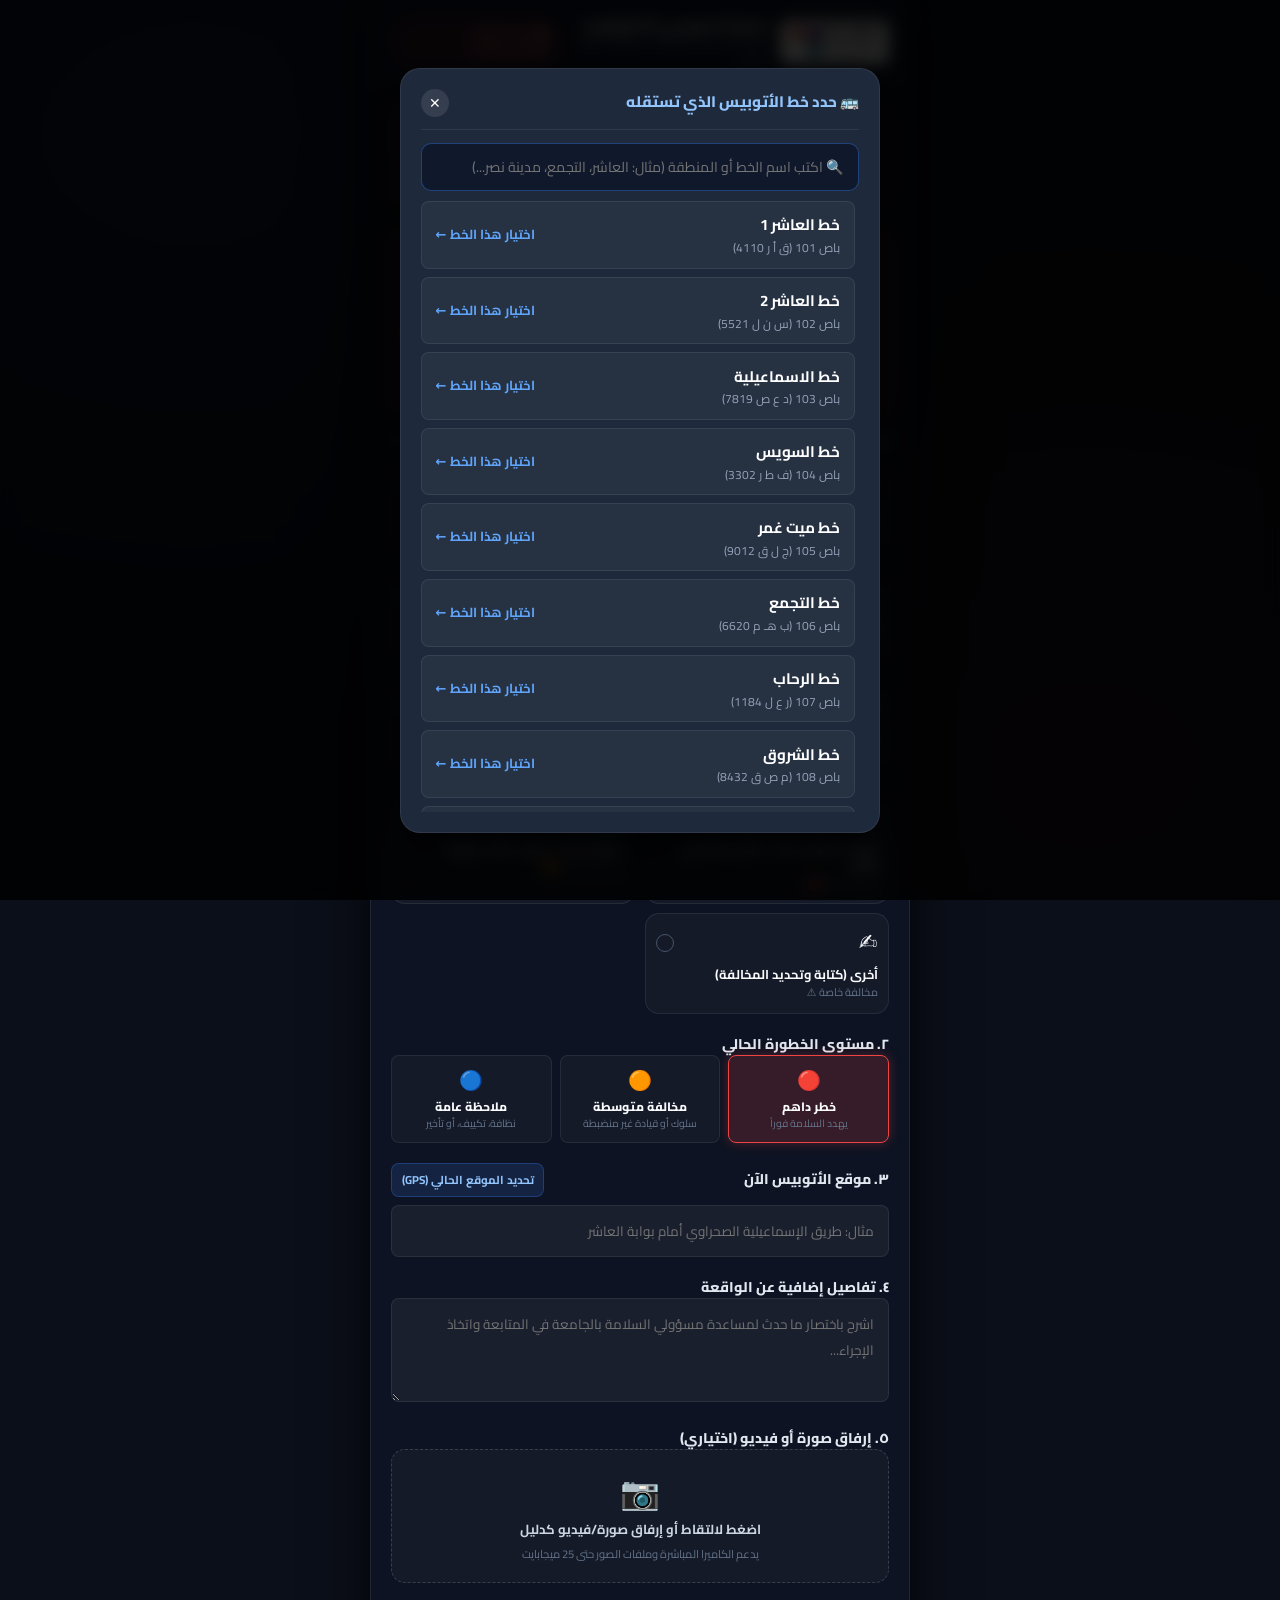
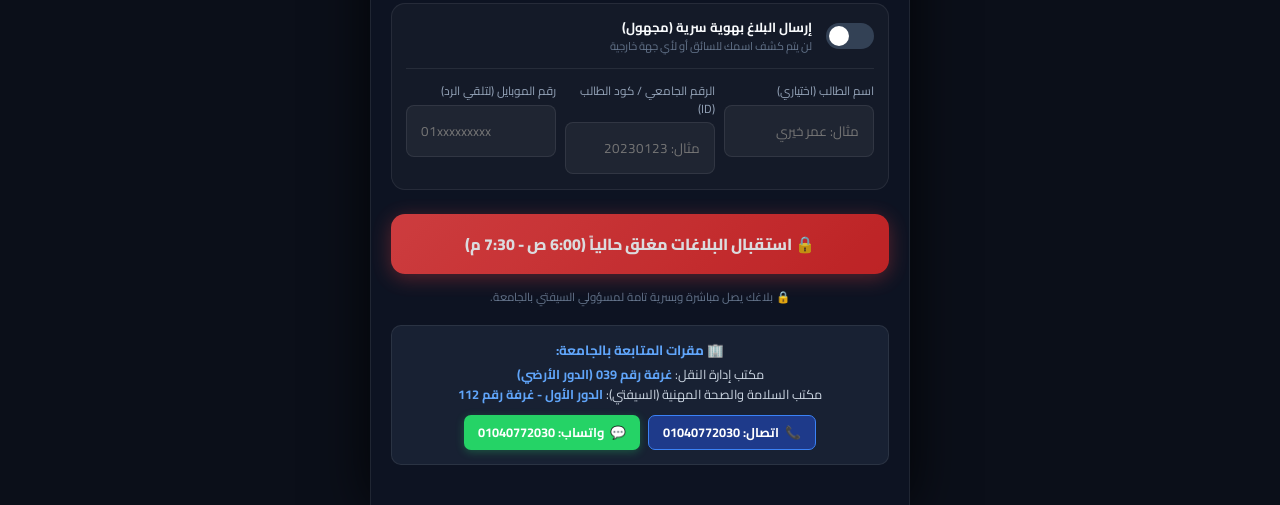
==== commit 8575bb60: "Add Utopia Pharmaceuticals corporate fleet safety demo and fix multi-recipient email alert delivery" ====
--- a/index.html
+++ b/index.html
@@ -1,1774 +1,6818 @@
-<!DOCTYPE html>
-<html lang="ar" dir="rtl">
-<head>
-  <meta charset="UTF-8">
-  <meta name="viewport" content="width=device-width, initial-scale=1.0, maximum-scale=1.0, user-scalable=no">
-  <title>جامعة السويدي للتكنولوجيا - بلاغ سلامة الحافلات</title>
-  <meta name="description" content="منظومة سلامة النقل الطلابي بجامعة السويدي للتكنولوجيا (SUT) - نموذج البلاغ الفوري المباشر">
-  <meta name="theme-color" content="#0b0f19">
-
-  <!-- Google Fonts: Cairo & Outfit -->
-  <link rel="preconnect" href="https://fonts.googleapis.com">
-  <link rel="preconnect" href="https://fonts.gstatic.com" crossorigin>
-  <link href="https://fonts.googleapis.com/css2?family=Cairo:wght@400;600;700;800;900&family=Outfit:wght@600;700;800&display=swap" rel="stylesheet">
-
-  <style>
-    :root {
-      --bg-dark: #0b0f19;
-      --bg-card: rgba(18, 24, 38, 0.95);
-      --bg-subtle: rgba(255, 255, 255, 0.04);
-      --border-glass: rgba(255, 255, 255, 0.08);
-      --accent-primary: #3b82f6;
-      --accent-glow: rgba(59, 130, 246, 0.35);
-      --color-danger: #ef4444;
-      --color-danger-glow: rgba(239, 68, 68, 0.3);
-      --color-warning: #f59e0b;
-      --color-warning-glow: rgba(245, 158, 11, 0.25);
-      --color-success: #10b981;
-      --text-main: #f8fafc;
-      --text-secondary: #94a3b8;
-      --text-muted: #64748b;
-      --font-arabic: 'Cairo', system-ui, -apple-system, sans-serif;
-      --radius-sm: 8px;
-      --radius-md: 14px;
-      --radius-lg: 20px;
-      --radius-full: 9999px;
-    }
-
-    * {
-      box-sizing: border-box;
-      margin: 0;
-      padding: 0;
-      -webkit-tap-highlight-color: transparent;
-    }
-
-    body {
-      font-family: var(--font-arabic);
-      background-color: var(--bg-dark);
-      background-image: 
-        radial-gradient(at 15% 15%, rgba(59, 130, 246, 0.12) 0px, transparent 55%),
-        radial-gradient(at 85% 85%, rgba(239, 68, 68, 0.08) 0px, transparent 55%);
-      background-attachment: fixed;
-      color: var(--text-main);
-      line-height: 1.5;
-      min-height: 100vh;
-      display: flex;
-      justify-content: center;
-      padding: 0;
-    }
-
-    .report-app-container {
-      width: 100%;
-      max-width: 540px;
-      min-height: 100vh;
-      background: #0d1322;
-      border-left: 1px solid var(--border-glass);
-      border-right: 1px solid var(--border-glass);
-      display: flex;
-      flex-direction: column;
-      position: relative;
-      box-shadow: 0 0 50px rgba(0, 0, 0, 0.8);
-    }
-
-    /* Header */
-    .student-header {
-      display: flex;
-      justify-content: space-between;
-      align-items: center;
-      padding: 1rem 1.25rem;
-      background: rgba(15, 23, 42, 0.95);
-      border-bottom: 1px solid var(--border-glass);
-      position: sticky;
-      top: 0;
-      z-index: 40;
-      backdrop-filter: blur(12px);
-      -webkit-backdrop-filter: blur(12px);
-    }
-
-    .uni-emblem-badge {
-      display: flex;
-      align-items: center;
-      gap: 0.75rem;
-    }
-
-    .sut-logo-pill {
-      background: #ffffff;
-      padding: 4px 8px;
-      border-radius: var(--radius-sm);
-      display: flex;
-      align-items: center;
-      justify-content: center;
-      box-shadow: 0 2px 8px rgba(0, 0, 0, 0.25);
-    }
-
-    .sut-header-logo {
-      height: 36px;
-      max-width: 135px;
-      object-fit: contain;
-      display: block;
-    }
-
-    .line-badge-lg {
-      font-size: 1.05rem;
-      font-weight: 800;
-      color: #93c5fd;
-    }
-
-    .room-notice-box {
-      background: rgba(59, 130, 246, 0.1);
-      border: 1px dashed rgba(59, 130, 246, 0.35);
-      border-radius: var(--radius-md);
-      padding: 0.85rem 1rem;
-      margin-top: 0.9rem;
-      font-size: 0.78rem;
-      color: #e2e8f0;
-      line-height: 1.5;
-      text-align: center;
-    }
-
-    .room-notice-box strong {
-      color: #60a5fa;
-    }
-
-    .uni-title {
-      font-size: 0.9rem;
-      font-weight: 800;
-      color: var(--text-main);
-      display: block;
-      line-height: 1.2;
-    }
-
-    .uni-subtitle {
-      font-size: 0.72rem;
-      color: var(--text-secondary);
-    }
-
-    .sos-chip {
-      background: rgba(239, 68, 68, 0.15);
-      color: #f87171;
-      border: 1px solid rgba(239, 68, 68, 0.3);
-      padding: 0.35rem 0.75rem;
-      border-radius: var(--radius-full);
-      font-size: 0.75rem;
-      font-weight: 800;
-      text-decoration: none;
-      display: flex;
-      align-items: center;
-      gap: 4px;
-      animation: pulseSos 2s infinite;
-    }
-
-    @keyframes pulseSos {
-      0%, 100% { box-shadow: 0 0 0 0 rgba(239, 68, 68, 0.4); }
-      50% { box-shadow: 0 0 0 6px rgba(239, 68, 68, 0); }
-    }
-
-    /* Scrollable form body */
-    .form-scroll-body {
-      flex: 1;
-      padding: 1.25rem 1.25rem 2.5rem;
-    }
-
-    /* Bus Detected Card */
-    .bus-detected-card {
-      background: linear-gradient(135deg, rgba(30, 41, 59, 0.8), rgba(15, 23, 42, 0.95));
-      border: 1px solid rgba(59, 130, 246, 0.3);
-      border-radius: var(--radius-md);
-      padding: 0.95rem;
-      display: flex;
-      align-items: center;
-      gap: 0.85rem;
-      margin-bottom: 1.25rem;
-      box-shadow: 0 6px 20px rgba(0, 0, 0, 0.3);
-    }
-
-    .card-icon {
-      font-size: 2rem;
-      background: rgba(59, 130, 246, 0.15);
-      width: 48px;
-      height: 48px;
-      border-radius: var(--radius-sm);
-      display: flex;
-      align-items: center;
-      justify-content: center;
-    }
-
-    .card-details {
-      flex: 1;
-    }
-
-    .bus-header-row {
-      display: flex;
-      align-items: center;
-      gap: 0.5rem;
-      margin-bottom: 0.25rem;
-    }
-
-    .bus-badge {
-      background: var(--accent-primary);
-      color: #fff;
-      font-size: 0.82rem;
-      font-weight: 800;
-      padding: 0.15rem 0.6rem;
-      border-radius: var(--radius-sm);
-    }
-
-    .line-badge {
-      font-size: 0.82rem;
-      font-weight: 700;
-      color: #93c5fd;
-    }
-
-    .bus-meta-row {
-      font-size: 0.72rem;
-      color: var(--text-secondary);
-    }
-
-    .meta-separator {
-      margin: 0 4px;
-      opacity: 0.5;
-    }
-
-    .change-bus-btn {
-      background: rgba(255, 255, 255, 0.08);
-      border: 1px solid var(--border-glass);
-      color: var(--text-secondary);
-      font-size: 0.75rem;
-      font-family: var(--font-arabic);
-      font-weight: 700;
-      padding: 0.4rem 0.75rem;
-      border-radius: var(--radius-sm);
-      cursor: pointer;
-      transition: all 0.2s;
-    }
-
-    .change-bus-btn:hover {
-      background: var(--accent-primary);
-      color: #fff;
-    }
-
-    /* Form Sections */
-    .form-section {
-      margin-bottom: 1.25rem;
-    }
-
-    .section-title-row {
-      display: flex;
-      justify-content: space-between;
-      align-items: baseline;
-      margin-bottom: 0.5rem;
-    }
-
-    .section-label {
-      font-size: 0.88rem;
-      font-weight: 800;
-      color: #e2e8f0;
-      display: block;
-    }
-
-    .required-star {
-      color: var(--color-danger);
-    }
-
-    .helper-hint {
-      font-size: 0.72rem;
-      color: var(--text-muted);
-    }
-
-    /* Violations Grid */
-    .violations-grid {
-      display: grid;
-      grid-template-columns: repeat(2, 1fr);
-      gap: 0.6rem;
-    }
-
-    .violation-card-radio {
-      display: flex;
-      flex-direction: column;
-      padding: 0.75rem 0.65rem;
-      background: rgba(255, 255, 255, 0.03);
-      border: 1px solid rgba(255, 255, 255, 0.08);
-      border-radius: var(--radius-md);
-      cursor: pointer;
-      transition: all 0.2s ease;
-      user-select: none;
-      position: relative;
-    }
-
-    .violation-card-radio:hover {
-      background: rgba(255, 255, 255, 0.06);
-      border-color: rgba(255, 255, 255, 0.18);
-    }
-
-    .violation-card-radio.selected {
-      background: rgba(239, 68, 68, 0.14);
-      border-color: var(--color-danger);
-      box-shadow: 0 0 14px var(--color-danger-glow);
-    }
-
-    .v-card-top {
-      display: flex;
-      align-items: center;
-      justify-content: space-between;
-      margin-bottom: 0.35rem;
-    }
-
-    .v-icon {
-      font-size: 1.4rem;
-    }
-
-    .v-checkbox-circle {
-      width: 18px;
-      height: 18px;
-      border-radius: 50%;
-      border: 1.5px solid #475569;
-      display: flex;
-      align-items: center;
-      justify-content: center;
-      font-size: 0.7rem;
-      color: transparent;
-      transition: all 0.2s;
-    }
-
-    .violation-card-radio.selected .v-checkbox-circle {
-      background: var(--color-danger);
-      border-color: var(--color-danger);
-      color: #fff;
-    }
-
-    .v-title {
-      font-size: 0.8rem;
-      font-weight: 700;
-      color: var(--text-main);
-      line-height: 1.3;
-    }
-
-    .v-risk-tag {
-      font-size: 0.68rem;
-      color: var(--text-muted);
-      margin-top: 2px;
-    }
-
-    /* Severity Selector */
-    .severity-selector {
-      display: grid;
-      grid-template-columns: repeat(3, 1fr);
-      gap: 0.5rem;
-    }
-
-    .severity-option input[type="radio"] {
-      display: none;
-    }
-
-    .severity-card {
-      display: flex;
-      flex-direction: column;
-      align-items: center;
-      text-align: center;
-      padding: 0.65rem 0.35rem;
-      background: rgba(255, 255, 255, 0.03);
-      border: 1px solid var(--border-glass);
-      border-radius: var(--radius-sm);
-      cursor: pointer;
-      transition: all 0.2s;
-    }
-
-    .severity-option input[type="radio"]:checked + .severity-card {
-      background: rgba(239, 68, 68, 0.18);
-      border-color: var(--color-danger);
-      box-shadow: 0 0 12px var(--color-danger-glow);
-    }
-
-    .opt-medium input[type="radio"]:checked + .severity-card {
-      background: rgba(245, 158, 11, 0.18);
-      border-color: var(--color-warning);
-      box-shadow: 0 0 12px var(--color-warning-glow);
-    }
-
-    .opt-low input[type="radio"]:checked + .severity-card {
-      background: rgba(59, 130, 246, 0.18);
-      border-color: var(--accent-primary);
-      box-shadow: 0 0 12px var(--accent-glow);
-    }
-
-    .sev-icon {
-      font-size: 1.2rem;
-      margin-bottom: 0.2rem;
-    }
-
-    .sev-title {
-      font-size: 0.76rem;
-      font-weight: 800;
-      color: var(--text-main);
-    }
-
-    .sev-desc {
-      font-size: 0.65rem;
-      color: var(--text-muted);
-    }
-
-    /* Inputs */
-    .custom-input, .custom-textarea {
-      width: 100%;
-      background: rgba(255, 255, 255, 0.05);
-      border: 1px solid var(--border-glass);
-      border-radius: var(--radius-sm);
-      padding: 0.75rem 0.85rem;
-      font-family: var(--font-arabic);
-      font-size: 0.84rem;
-      color: var(--text-main);
-      outline: none;
-      transition: border-color 0.2s;
-    }
-
-    .custom-input:focus, .custom-textarea:focus {
-      border-color: var(--accent-primary);
-      box-shadow: 0 0 0 2px var(--accent-glow);
-    }
-
-    .btn-location-gps {
-      background: rgba(59, 130, 246, 0.15);
-      color: #93c5fd;
-      border: 1px solid rgba(59, 130, 246, 0.3);
-      font-family: var(--font-arabic);
-      font-size: 0.72rem;
-      font-weight: 700;
-      padding: 0.3rem 0.6rem;
-      border-radius: var(--radius-sm);
-      cursor: pointer;
-      transition: all 0.2s;
-    }
-
-    .btn-location-gps:hover {
-      background: var(--accent-primary);
-      color: #fff;
-    }
-
-    /* Media Upload */
-    .media-upload-box {
-      background: rgba(255, 255, 255, 0.03);
-      border: 1.5px dashed rgba(255, 255, 255, 0.16);
-      border-radius: var(--radius-md);
-      padding: 1.1rem;
-      text-align: center;
-      cursor: pointer;
-      transition: all 0.2s;
-    }
-
-    .media-upload-box:hover {
-      border-color: var(--accent-primary);
-      background: rgba(59, 130, 246, 0.05);
-    }
-
-    .upload-icon {
-      font-size: 2rem;
-      display: block;
-      margin-bottom: 0.3rem;
-    }
-
-    .upload-text {
-      font-size: 0.82rem;
-      font-weight: 700;
-      color: #cbd5e1;
-      display: block;
-    }
-
-    .upload-sub {
-      font-size: 0.7rem;
-      color: var(--text-muted);
-    }
-
-    .attached-preview {
-      display: flex;
-      align-items: center;
-      gap: 0.85rem;
-      background: rgba(0, 0, 0, 0.5);
-      padding: 0.65rem;
-      border-radius: var(--radius-sm);
-    }
-
-    .attached-preview img {
-      width: 55px;
-      height: 55px;
-      object-fit: cover;
-      border-radius: 6px;
-    }
-
-    .preview-info {
-      flex: 1;
-      display: flex;
-      justify-content: space-between;
-      align-items: center;
-      font-size: 0.78rem;
-    }
-
-    .remove-img-btn {
-      background: rgba(239, 68, 68, 0.25);
-      color: #f87171;
-      border: none;
-      font-size: 0.72rem;
-      font-weight: 700;
-      padding: 0.3rem 0.6rem;
-      border-radius: 4px;
-      cursor: pointer;
-    }
-
-    /* Anonymous Section */
-    .student-id-box {
-      background: rgba(255, 255, 255, 0.03);
-      border: 1px solid var(--border-glass);
-      padding: 0.9rem;
-      border-radius: var(--radius-md);
-    }
-
-    .anon-toggle-row {
-      display: flex;
-      align-items: center;
-      gap: 0.85rem;
-    }
-
-    .toggle-switch {
-      position: relative;
-      display: inline-block;
-      width: 48px;
-      height: 26px;
-    }
-
-    .toggle-switch input {
-      opacity: 0;
-      width: 0;
-      height: 0;
-    }
-
-    .slider {
-      position: absolute;
-      cursor: pointer;
-      top: 0; left: 0; right: 0; bottom: 0;
-      background-color: #334155;
-      transition: .3s;
-      border-radius: 34px;
-    }
-
-    .slider:before {
-      position: absolute;
-      content: "";
-      height: 20px;
-      width: 20px;
-      left: 3px;
-      bottom: 3px;
-      background-color: white;
-      transition: .3s;
-      border-radius: 50%;
-    }
-
-    input:checked + .slider {
-      background-color: var(--accent-primary);
-    }
-
-    input:checked + .slider:before {
-      transform: translateX(22px);
-    }
-
-    .anon-text strong {
-      font-size: 0.82rem;
-      color: var(--text-main);
-      display: block;
-    }
-
-    .anon-text p {
-      font-size: 0.7rem;
-      color: var(--text-muted);
-    }
-
-    .student-contact-fields {
-      margin-top: 0.85rem;
-      padding-top: 0.85rem;
-      border-top: 1px solid var(--border-glass);
-    }
-
-    .input-grid-2 {
-      display: grid;
-      grid-template-columns: 1fr 1fr;
-      gap: 0.6rem;
-    }
-
-    .input-grid-3 {
-      display: grid;
-      grid-template-columns: 1fr 1fr 1fr;
-      gap: 0.6rem;
-    }
-
-    @media (max-width: 680px) {
-      .input-grid-3 {
-        grid-template-columns: 1fr;
-      }
-    }
-
-    .field-label {
-      font-size: 0.74rem;
-      color: var(--text-secondary);
-      display: block;
-      margin-bottom: 0.25rem;
-    }
-
-    /* Submit Button */
-    .form-submit-row {
-      margin-top: 1.5rem;
-    }
-
-    .btn-primary-send {
-      width: 100%;
-      background: linear-gradient(135deg, #ef4444, #dc2626);
-      color: #fff;
-      border: none;
-      border-radius: var(--radius-md);
-      padding: 0.95rem;
-      font-family: var(--font-arabic);
-      font-size: 1rem;
-      font-weight: 800;
-      cursor: pointer;
-      display: flex;
-      align-items: center;
-      justify-content: center;
-      gap: 0.6rem;
-      box-shadow: 0 4px 20px rgba(239, 68, 68, 0.4);
-      transition: all 0.2s;
-    }
-
-    .btn-primary-send:hover {
-      transform: translateY(-2px);
-      box-shadow: 0 8px 25px rgba(239, 68, 68, 0.5);
-    }
-
-    .btn-primary-send:disabled {
-      opacity: 0.6;
-      cursor: not-allowed;
-      transform: none;
-    }
-
-    .safety-pledge-note {
-      font-size: 0.72rem;
-      color: var(--text-muted);
-      text-align: center;
-      margin-top: 0.9rem;
-      padding: 0 0.5rem;
-      line-height: 1.4;
-    }
-
-    /* Modal / Popup for Bus Selector */
-    .modal-backdrop {
-      position: fixed;
-      top: 0; left: 0; right: 0; bottom: 0;
-      background: rgba(0, 0, 0, 0.85);
-      backdrop-filter: blur(8px);
-      -webkit-backdrop-filter: blur(8px);
-      display: flex;
-      align-items: center;
-      justify-content: center;
-      padding: 1.25rem;
-      z-index: 100;
-    }
-
-    .modal-box {
-      width: 100%;
-      max-width: 480px;
-      background: #1e293b;
-      border: 1px solid var(--border-glass);
-      border-radius: var(--radius-lg);
-      padding: 1.25rem;
-      box-shadow: 0 20px 40px rgba(0, 0, 0, 0.6);
-      max-height: 85vh;
-      display: flex;
-      flex-direction: column;
-    }
-
-    .modal-head {
-      display: flex;
-      justify-content: space-between;
-      align-items: center;
-      padding-bottom: 0.75rem;
-      border-bottom: 1px solid var(--border-glass);
-      margin-bottom: 0.85rem;
-    }
-
-    .modal-head h3 {
-      font-size: 0.95rem;
-      font-weight: 800;
-      color: #93c5fd;
-    }
-
-    .modal-close-btn {
-      background: rgba(255, 255, 255, 0.1);
-      border: none;
-      color: #fff;
-      width: 28px;
-      height: 28px;
-      border-radius: 50%;
-      cursor: pointer;
-      font-size: 0.9rem;
-    }
-
-    .buses-select-list {
-      overflow-y: auto;
-      flex: 1;
-      display: flex;
-      flex-direction: column;
-      gap: 0.5rem;
-      padding-right: 4px;
-    }
-
-    .bus-option-item {
-      display: flex;
-      align-items: center;
-      justify-content: space-between;
-      background: rgba(255, 255, 255, 0.04);
-      border: 1px solid rgba(255, 255, 255, 0.08);
-      padding: 0.65rem 0.85rem;
-      border-radius: var(--radius-sm);
-      cursor: pointer;
-      transition: all 0.2s;
-    }
-
-    .bus-option-item:hover {
-      background: rgba(59, 130, 246, 0.15);
-      border-color: var(--accent-primary);
-    }
-
-    /* Success Overlay */
-    .success-modal {
-      position: fixed;
-      top: 0; left: 0; right: 0; bottom: 0;
-      background: rgba(11, 15, 25, 0.95);
-      backdrop-filter: blur(12px);
-      -webkit-backdrop-filter: blur(12px);
-      display: flex;
-      align-items: center;
-      justify-content: center;
-      padding: 1.5rem;
-      z-index: 150;
-    }
-
-    .success-card {
-      text-align: center;
-      background: #182235;
-      border: 1.5px solid rgba(16, 185, 129, 0.5);
-      border-radius: var(--radius-lg);
-      padding: 2rem 1.5rem;
-      box-shadow: 0 15px 40px rgba(0, 0, 0, 0.6);
-      max-width: 440px;
-      width: 100%;
-      animation: popIn 0.3s cubic-bezier(0.16, 1, 0.3, 1);
-    }
-
-    @keyframes popIn {
-      from { transform: scale(0.9); opacity: 0; }
-      to { transform: scale(1); opacity: 1; }
-    }
-
-    .success-checkmark-circle {
-      width: 70px;
-      height: 70px;
-      border-radius: 50%;
-      background: rgba(16, 185, 129, 0.2);
-      border: 2px solid #10b981;
-      display: flex;
-      align-items: center;
-      justify-content: center;
-      margin: 0 auto 1.25rem;
-      color: #10b981;
-      font-size: 2.2rem;
-      font-weight: 900;
-      box-shadow: 0 0 25px rgba(16, 185, 129, 0.35);
-    }
-
-    .success-card h3 {
-      font-size: 1.2rem;
-      font-weight: 800;
-      margin-bottom: 0.5rem;
-      color: #fff;
-    }
-
-    .ticket-number {
-      font-size: 0.95rem;
-      color: #94a3b8;
-      margin-bottom: 1rem;
-    }
-
-    .ticket-number span {
-      color: #60a5fa;
-      font-family: 'Outfit', sans-serif;
-      font-weight: 800;
-      font-size: 1.15rem;
-    }
-
-    .success-summary {
-      background: rgba(255, 255, 255, 0.03);
-      padding: 0.85rem;
-      border-radius: var(--radius-sm);
-      margin-bottom: 1.5rem;
-      font-size: 0.82rem;
-      color: #cbd5e1;
-      line-height: 1.5;
-    }
-
-    .success-actions {
-      display: flex;
-      flex-direction: column;
-      gap: 0.65rem;
-    }
-
-    .btn-close-modal {
-      background: var(--accent-primary);
-      color: #fff;
-      border: none;
-      padding: 0.85rem;
-      border-radius: var(--radius-md);
-      font-family: var(--font-arabic);
-      font-size: 0.92rem;
-      font-weight: 700;
-      cursor: pointer;
-      transition: all 0.2s;
-    }
-
-    .btn-call-desk {
-      background: rgba(239, 68, 68, 0.15);
-      color: #f87171;
-      border: 1px solid rgba(239, 68, 68, 0.3);
-      padding: 0.75rem;
-      border-radius: var(--radius-md);
-      font-family: var(--font-arabic);
-      font-size: 0.88rem;
-      font-weight: 700;
-      text-decoration: none;
-      display: block;
-      transition: all 0.2s;
-    }
-
-    .hidden {
-      display: none !important;
-    }
-  </style>
-</head>
-<body>
-
-  <div class="report-app-container">
-    
-    <!-- Top Bar with SUT Branding -->
-    <header class="student-header">
-      <div class="uni-emblem-badge">
-        <div class="sut-logo-pill">
-          <img src="assets/sutech-logo.png" alt="SUTech Logo" class="sut-header-logo">
-        </div>
-        <div>
-          <span class="uni-title">جامعة السويدي للتكنولوجيا</span>
-          <p class="uni-subtitle">منظومة السلامة والصحة المهنية • النقل الطلابي</p>
-        </div>
-      </div>
-      <div>
-        <a href="tel:01040772030" class="sos-chip" title="إدارة النقل والسلامة">
-          <span>🚨 إدارة النقل: 01040772030</span>
-        </a>
-      </div>
-    </header>
-
-    <!-- Main Form Scroll Area -->
-    <div class="form-scroll-body">
-
-      <!-- Bus Identification Banner (Auto-detected via QR) -->
-      <div class="bus-detected-card" id="busDetectedCard">
-        <div class="card-icon">🚌</div>
-        <div class="card-details">
-          <div class="bus-header-row">
-            <span class="line-badge-lg" id="studentBusLine">خط العاشر من رمضان 1</span>
-          </div>
-          <div class="bus-meta-row">
-            <span class="meta-item">الشركة المشغلة: <strong id="studentBusVendor">شركة أبو الهول</strong></span>
-          </div>
-        </div>
-        <button type="button" class="change-bus-btn" onclick="openBusSelectorModal()" title="تغيير خط السير">
-          <span>تغيير الخط</span>
-        </button>
-      </div>
-
-      <!-- Operating Hours Notice (Active 6:00 AM - 7:30 PM Cairo Time) -->
-      <div id="scheduleWarningBanner" class="hidden" style="background: linear-gradient(135deg, rgba(239, 68, 68, 0.16), rgba(185, 28, 28, 0.22)); border: 1px solid rgba(239, 68, 68, 0.4); border-radius: 12px; padding: 12px 14px; margin-bottom: 16px; text-align: center;">
-        <div style="display: flex; align-items: center; justify-content: center; gap: 8px; font-weight: 800; font-size: 0.9rem; color: #fca5a5; margin-bottom: 4px;">
-          <span>🌙 خارج مواعيد تشغيل خطوط جامعة السويدي</span>
-        </div>
-        <p style="font-size: 0.78rem; color: #cbd5e1; line-height: 1.5; margin: 0 0 8px 0;">
-          تستقبل المنظومة بلاغات الطلاب أثناء ساعات تشغيل حافلات الجامعة الرسمية (من <strong>6:00 صباحاً</strong> حتى <strong>7:30 مساءً</strong>).<br>
-          للحالات الطارئة خارج هذا التوقيت، يرجى التواصل مع إدارة النقل (مكالمة أو واتساب: <strong>01040772030</strong>) أو التوجه لمكتب إدارة النقل (غرفة 039 الدور الأرضي) أو مكتب السيفتي (غرفة 112 الدور الأول).
-        </p>
-        <div style="display: flex; justify-content: center; gap: 8px; flex-wrap: wrap;">
-          <a href="tel:01040772030" style="display: inline-flex; align-items: center; gap: 6px; background: rgba(239, 68, 68, 0.25); border: 1px solid rgba(239, 68, 68, 0.5); color: #fff; padding: 5px 12px; border-radius: 20px; font-size: 0.78rem; font-weight: 700; text-decoration: none;">
-            <span>📞 اتصال: 01040772030</span>
-          </a>
-          <a href="https://api.whatsapp.com/send?phone=201040772030&text=السلام%20عليكم%20إدارة%20النقل%20والسلامة%20بجامعة%20السويدي" target="_blank" style="display: inline-flex; align-items: center; gap: 6px; background: #25D366; color: #fff; padding: 5px 12px; border-radius: 20px; font-size: 0.78rem; font-weight: 700; text-decoration: none;">
-            <span>💬 واتساب: 01040772030</span>
-          </a>
-        </div>
-      </div>
-
-      <!-- Student Incident Form -->
-      <form id="studentReportForm" onsubmit="handleStudentReportSubmit(event)">
-        
-        <!-- Section 1: Violation Category Selection -->
-        <div class="form-section">
-          <div class="section-title-row">
-            <label class="section-label">١. ما المخالفة التي لاحظتها؟ <span class="required-star">*</span></label>
-            <span class="helper-hint">اختر سبباً أو أكثر</span>
-          </div>
-          <div class="violations-grid" id="violationsGrid">
-            <!-- Populated via JS -->
-          </div>
-
-          <!-- Mandatory Validation Error Notice -->
-          <div id="violationSelectionError" class="hidden" style="margin-top: 12px; padding: 11px 16px; background: rgba(239, 68, 68, 0.12); border: 1.5px solid #ef4444; border-radius: 12px; color: #fca5a5; font-size: 0.86rem; font-weight: 700; display: flex; align-items: center; gap: 8px;">
-            <span style="font-size: 1.1rem;">⚠️</span>
-            <span>تنبيه إلزامي: يرجى تحديد نوع المخالفة التي لاحظتها من الخيارات أعلاه (أو اختيار "أخرى") لمتابعة إرسال البلاغ.</span>
-          </div>
-
-          <!-- Custom Violation Box (يفتح تلقائياً عند اختيار "أخرى") -->
-          <div id="customViolationBox" class="hidden" style="margin-top: 14px; padding: 14px 16px; background: rgba(239, 68, 68, 0.08); border: 1.5px solid #ef4444; border-radius: 12px; transition: all 0.3s ease;">
-            <label for="customViolationInput" style="display: flex; align-items: center; justify-content: space-between; font-size: 0.85rem; font-weight: 700; color: #fca5a5; margin-bottom: 8px;">
-              <span>✍️ يرجى كتابة وتحديد نوع المخالفة بالتفصيل:</span>
-              <span style="background: #ef4444; color: #fff; font-size: 0.72rem; padding: 2px 8px; border-radius: 4px; font-weight: 800;">إجباري ومطلوب *</span>
-            </label>
-            <input type="text" id="customViolationInput" class="custom-input" placeholder="اكتب نوع المخالفة التي لاحظتها بالتفصيل هنا..." style="background: rgba(15, 23, 42, 0.95); border-color: rgba(239, 68, 68, 0.5); font-size: 0.9rem; padding: 10px 14px; width: 100%; box-sizing: border-box;" oninput="document.getElementById('customViolationError')?.classList.add('hidden'); this.style.borderColor='rgba(239,68,68,0.5)';">
-            <div id="customViolationError" class="hidden" style="color: #f87171; font-size: 0.8rem; font-weight: 700; margin-top: 8px; display: flex; align-items: center; gap: 6px;">
-              <span>⚠️</span>
-              <span>يرجى كتابة نوع المخالفة بالتفصيل في هذا الحقل لمتابعة إرسال البلاغ.</span>
-            </div>
-          </div>
-        </div>
-
-        <!-- Section 2: Severity Level -->
-        <div class="form-section">
-          <label class="section-label">٢. مستوى الخطورة الحالي</label>
-          <div class="severity-selector">
-            <label class="severity-option opt-critical">
-              <input type="radio" name="severityLevel" value="CRITICAL" id="sevCritical" checked>
-              <span class="severity-card">
-                <span class="sev-icon">🔴</span>
-                <span class="sev-title">خطر داهم</span>
-                <span class="sev-desc">يهدد السلامة فوراً</span>
-              </span>
-            </label>
-            <label class="severity-option opt-medium">
-              <input type="radio" name="severityLevel" value="MEDIUM" id="sevMedium">
-              <span class="severity-card">
-                <span class="sev-icon">🟠</span>
-                <span class="sev-title">مخالفة متوسطة</span>
-                <span class="sev-desc">سلوك أو قيادة غير منضبطة</span>
-              </span>
-            </label>
-            <label class="severity-option opt-low">
-              <input type="radio" name="severityLevel" value="LOW" id="sevLow">
-              <span class="severity-card">
-                <span class="sev-icon">🔵</span>
-                <span class="sev-title">ملاحظة عامة</span>
-                <span class="sev-desc">نظافة، تكييف، أو تأخير</span>
-              </span>
-            </label>
-          </div>
-        </div>
-
-        <!-- Section 3: Location on Road -->
-        <div class="form-section">
-          <div class="section-title-row">
-            <label class="section-label" for="reportLocationInput">٣. موقع الأتوبيس الآن</label>
-            <button type="button" class="btn-location-gps" id="btnGpsAuto" onclick="detectUserLocation()">
-              <span>تحديد الموقع الحالي (GPS)</span>
-            </button>
-          </div>
-          <div class="input-with-icon">
-            <input type="text" id="reportLocationInput" class="custom-input" placeholder="مثال: طريق الإسماعيلية الصحراوي أمام بوابة العاشر" required>
-          </div>
-        </div>
-
-        <!-- Section 4: Details & Notes -->
-        <div class="form-section">
-          <label class="section-label" for="reportNotesInput">٤. تفاصيل إضافية عن الواقعة</label>
-          <textarea id="reportNotesInput" class="custom-textarea" rows="3" placeholder="اشرح باختصار ما حدث لمساعدة مسؤولي السلامة بالجامعة في المتابعة واتخاذ الإجراء..."></textarea>
-        </div>
-
-        <!-- Section 5: Media Evidence Attachment -->
-        <div class="form-section">
-          <label class="section-label">٥. إرفاق صورة أو فيديو (اختياري)</label>
-          <input type="file" id="realFileInput" accept="image/*,video/*" capture="environment" style="display:none" onchange="handleRealFileSelected(event)">
-          <div class="media-upload-box" id="mediaUploadZone" onclick="triggerFileUpload()">
-            <div class="upload-content" id="uploadPlaceholder">
-              <span class="upload-icon">📷</span>
-              <span class="upload-text">اضغط لالتقاط أو إرفاق صورة/فيديو كدليل</span>
-              <span class="upload-sub">يدعم الكاميرا المباشرة وملفات الصور حتى 25 ميجابايت</span>
-            </div>
-            <div class="attached-preview hidden" id="attachedPreview">
-              <img id="previewImage" src="" alt="دليل المخالفة">
-              <div class="preview-info">
-                <span id="previewName">evidence.jpg</span>
-                <button type="button" class="remove-img-btn" onclick="removeAttachedMedia(event)">✕ إزالة</button>
-              </div>
-            </div>
-          </div>
-        </div>
-
-        <!-- Section 6: Student Identity (Anonymous or Identifiable) -->
-        <div class="form-section student-id-box">
-          <div class="anon-toggle-row">
-            <label class="toggle-switch">
-              <input type="checkbox" id="anonToggle" onchange="toggleAnonymousMode(this.checked)">
-              <span class="slider"></span>
-            </label>
-            <div class="anon-text">
-              <strong>إرسال البلاغ بهوية سرية (مجهول)</strong>
-              <p>لن يتم كشف اسمك للسائق أو لأي جهة خارجية</p>
-            </div>
-          </div>
-
-          <div class="student-contact-fields" id="studentContactFields">
-            <div class="input-grid-3">
-              <div>
-                <label class="field-label" for="studentNameInput">اسم الطالب (اختياري)</label>
-                <input type="text" id="studentNameInput" class="custom-input" placeholder="مثال: عمر خيري">
-              </div>
-              <div>
-                <label class="field-label" for="studentIdInput">الرقم الجامعي / كود الطالب (ID)</label>
-                <input type="text" id="studentIdInput" class="custom-input" placeholder="مثال: 20230123">
-              </div>
-              <div>
-                <label class="field-label" for="studentPhoneInput">رقم الموبايل (لتلقي الرد)</label>
-                <input type="tel" id="studentPhoneInput" class="custom-input" placeholder="01xxxxxxxxx">
-              </div>
-            </div>
-          </div>
-        </div>
-
-        <!-- Submit Button -->
-        <div class="form-submit-row">
-          <button type="submit" class="btn-primary-send" id="btnSubmitReport">
-            <span>إرسال البلاغ إلى مسؤولي السلامة بالجامعة</span>
-          </button>
-        </div>
-
-        <div class="safety-pledge-note">
-          <span>🔒 بلاغك يصل مباشرة وبسرية تامة لمسؤولي السيفتي بالجامعة.</span>
-        </div>
-
-        <div class="room-notice-box" style="margin-top:1.25rem; padding:14px; background:rgba(30,41,59,0.7); border:1px solid rgba(255,255,255,0.08); border-radius:10px; text-align:center;">
-          <p style="font-size:0.84rem; font-weight:700; color:#f8fafc; margin:0 0 4px 0;">
-            🏢 <strong>مقرات المتابعة بالجامعة:</strong>
-          </p>
-          <p style="font-size:0.8rem; color:#cbd5e1; margin:0 0 10px 0; line-height:1.6;">
-            مكتب إدارة النقل: <strong>غرفة رقم 039 (الدور الأرضي)</strong><br>
-            مكتب السلامة والصحة المهنية (السيفتي): <strong>الدور الأول - غرفة رقم 112</strong>
-          </p>
-          <div style="display:flex; justify-content:center; gap:8px; flex-wrap:wrap;">
-            <a href="tel:01040772030" style="background:#1e3a8a; border:1px solid #3b82f6; color:#fff; text-decoration:none; padding:7px 14px; border-radius:7px; font-weight:700; font-size:0.8rem; display:inline-flex; align-items:center; gap:6px;">
-              <span>📞</span>
-              <span>اتصال: 01040772030</span>
-            </a>
-            <a href="https://api.whatsapp.com/send?phone=201040772030&text=السلام%20عليكم%20إدارة%20النقل%20والسلامة%20بجامعة%20السويدي" target="_blank" style="background:#25D366; color:#fff; text-decoration:none; padding:7px 14px; border-radius:7px; font-weight:700; font-size:0.8rem; display:inline-flex; align-items:center; gap:6px; box-shadow:0 2px 8px rgba(37,211,102,0.3);">
-              <span>💬</span>
-              <span>واتساب: 01040772030</span>
-            </a>
-          </div>
-        </div>
-
-      </form>
-
-    </div>
-
-  </div>
-
-  <!-- Bus Selector Modal -->
-  <div class="modal-backdrop hidden" id="busSelectorModal">
-    <div class="modal-box">
-      <div class="modal-head">
-        <h3>🚌 اختر خط السير</h3>
-        <button type="button" class="modal-close-btn" onclick="closeBusSelectorModal()">✕</button>
-      </div>
-      <div class="buses-select-list" id="modalBusesList">
-        <!-- Populated via JS -->
-      </div>
-    </div>
-  </div>
-
-  <!-- Success Modal -->
-  <div class="success-modal hidden" id="studentSuccessModal">
-    <div class="success-card">
-      <div class="success-checkmark-circle">✓</div>
-      <h3 style="margin-bottom:6px;">تم الإبلاغ واستلام تذكرتك بنجاح!</h3>
-      <div style="display:inline-block; background:rgba(34, 197, 94, 0.15); color:#4ade80; border:1px solid rgba(34,197,94,0.3); padding:4px 14px; border-radius:20px; font-weight:700; font-size:0.85rem; margin:4px auto 10px auto;">
-        🛡️ سلامتك تهمنا دائماً
-      </div>
-      <p class="ticket-number" style="font-size:1.18rem; font-weight:800; color:#38bdf8; margin:4px 0 10px 0;">رقم التذكرة: <span id="successTicketId">SUT-8</span></p>
-      
-      <div class="success-summary" style="background:rgba(255, 255, 255, 0.03); border:1px solid rgba(255, 255, 255, 0.07); padding:1rem; border-radius:12px; margin:0.8rem 0; text-align:center;">
-        <p style="font-size:0.85rem; color:#cbd5e1; margin:0 0 12px 0; line-height:1.6;">
-          تم إشعار مسؤولي السلامة والصحة المهنية بجامعة السويدي للتكنولوجيا فوراً لاتخاذ اللازم.
-        </p>
-
-        <!-- Transport & Safety Department Call/WhatsApp & In-Person Box -->
-        <div style="background:rgba(15, 23, 42, 0.75); border:1px solid rgba(59, 130, 246, 0.35); border-radius:10px; padding:12px; margin-bottom:8px; text-align:center;">
-          <p style="font-size:0.84rem; font-weight:700; color:#93c5fd; margin:0 0 6px 0;">
-            🏢 <strong>مقرات المتابعة بالجامعة:</strong>
-          </p>
-          <p style="font-size:0.82rem; color:#f8fafc; margin:0 0 10px 0; line-height:1.7;">
-            مكتب إدارة النقل: <strong>غرفة رقم 039 (الدور الأرضي)</strong><br>
-            مكتب السلامة والصحة المهنية (السيفتي): <strong>الدور الأول - غرفة رقم 112</strong>
-          </p>
-          <div style="display:flex; justify-content:center; gap:8px; flex-wrap:wrap;">
-            <a href="tel:01040772030" style="background:#1e3a8a; border:1px solid #3b82f6; color:#fff; text-decoration:none; padding:7px 14px; border-radius:7px; font-weight:700; font-size:0.8rem; display:inline-flex; align-items:center; gap:6px;">
-              <span>📞</span>
-              <span>اتصال: 01040772030</span>
-            </a>
-            <a href="https://api.whatsapp.com/send?phone=201040772030&text=السلام%20عليكم%20معي%20بلاغ%20سلامة%20بجامعة%20السويدي" target="_blank" style="background:#25D366; color:#fff; text-decoration:none; padding:7px 14px; border-radius:7px; font-weight:700; font-size:0.8rem; display:inline-flex; align-items:center; gap:6px; box-shadow:0 2px 8px rgba(37,211,102,0.3);">
-              <span>💬</span>
-              <span>واتساب: 01040772030</span>
-            </a>
-          </div>
-        </div>
-      </div>
-
-      <div class="success-actions" style="margin-top:16px;">
-        <button type="button" class="btn-close-modal" onclick="resetStudentReportForm()" style="width:100%;">
-          إرسال بلاغ آخر
-        </button>
-      </div>
-    </div>
-  </div>
-
-  <!-- Firebase Cloud SDKs -->
-  <script src="https://www.gstatic.com/firebasejs/10.8.0/firebase-app-compat.js"></script>
-  <script src="https://www.gstatic.com/firebasejs/10.8.0/firebase-database-compat.js"></script>
-  <script src="js/data.js?v=3.5"></script>
-
-  <!-- Dedicated Student Reporting Controller -->
-  <script>
-    let selectedBusId = '101';
-    let selectedViolationCodes = [];
-    let attachedImageData = null;
-    let firebaseDb = null;
-    let currentKnownSeq = 7;
-
-    // Check if opened with view=operations-center or view=admin and redirect to admin.html
-    const initialParams = new URLSearchParams(window.location.search);
-    const viewParam = initialParams.get('view');
-    if (viewParam === 'operations-center' || viewParam === 'admin') {
-      window.location.replace('admin.html' + window.location.search);
-    }
-
-    // Initialize Firebase
-    if (typeof FLEET_DATA !== 'undefined' && FLEET_DATA.firebaseConfig && FLEET_DATA.firebaseConfig.enabled && typeof firebase !== 'undefined') {
-      try {
-        if (!firebase.apps.length) {
-          firebase.initializeApp(FLEET_DATA.firebaseConfig);
-        }
-        firebaseDb = firebase.database();
-        console.log("Student reporting: Firebase Realtime Database connected!");
-      } catch (err) {
-        console.warn("Firebase init error:", err);
-      }
-    }
-
-    // Pre-fetch latest ticket sequence from Firebase & localStorage to prevent ID collisions
-    function prefetchTicketSequence() {
-      // 1. Check Firebase RTDB counter
-      fetch('https://sut-fleet-default-rtdb.firebaseio.com/counters/lastTicketNumber.json')
-        .then(r => r.json())
-        .then(val => {
-          if (typeof val === 'number' && val >= currentKnownSeq) {
-            currentKnownSeq = val;
-          }
-        }).catch(() => {});
-
-      // 2. Check localStorage
-      try {
-        const stored = parseInt(localStorage.getItem('sut_seq_counter') || '0', 10);
-        if (stored > currentKnownSeq) {
-          currentKnownSeq = stored;
-        }
-      } catch (e) {}
-    }
-    prefetchTicketSequence();
-
-    function sanitizeInput(str, maxLength = 250) {
-      if (!str || typeof str !== 'string') return '';
-      return str.replace(/[<>]/g, '').trim().slice(0, maxLength);
-    }
-
-    function isSutOperatingHours() {
-      try {
-        const now = new Date();
-        const parts = new Intl.DateTimeFormat('en-US', {
-          timeZone: 'Africa/Cairo',
-          hour: 'numeric',
-          minute: 'numeric',
-          hour12: false
-        }).formatToParts(now);
-
-        let hour = 12, minute = 0;
-        parts.forEach(p => {
-          if (p.type === 'hour') hour = parseInt(p.value, 10);
-          if (p.type === 'minute') minute = parseInt(p.value, 10);
-        });
-
-        const totalMinutes = hour * 60 + minute;
-        const startMinutes = 6 * 60; // 06:00 AM (360)
-        const endMinutes = 19 * 60 + 30; // 07:30 PM (1170)
-
-        return (totalMinutes >= startMinutes && totalMinutes <= endMinutes);
-      } catch (e) {
-        return true;
-      }
-    }
-
-    document.addEventListener('DOMContentLoaded', () => {
-      // 1. Detect bus from URL parameter (?bus=105)
-      const urlParams = new URLSearchParams(window.location.search);
-      const busParam = urlParams.get('bus');
-      if (busParam && FLEET_DATA.buses.some(b => b.id === busParam)) {
-        selectedBusId = busParam;
-      }
-
-      // 2. Check operating schedule (6:00 AM - 7:30 PM Cairo Time)
-      if (!isSutOperatingHours()) {
-        const warnBanner = document.getElementById('scheduleWarningBanner');
-        if (warnBanner) warnBanner.classList.remove('hidden');
-
-        const submitBtn = document.getElementById('btnSubmitReport');
-        if (submitBtn) {
-          submitBtn.style.opacity = '0.85';
-          submitBtn.innerHTML = '<span>🔒 استقبال البلاغات مغلق حالياً (6:00 ص - 7:30 م)</span>';
-        }
-      }
-
-      updateBusHeader();
-      initViolationsGrid();
-      populateBusesListModal();
-    });
-
-    function updateBusHeader() {
-      const bus = FLEET_DATA.buses.find(b => b.id === selectedBusId) || FLEET_DATA.buses[0];
-      const lineEl = document.getElementById('studentBusLine');
-      const vendorEl = document.getElementById('studentBusVendor');
-      if (lineEl) lineEl.textContent = bus.lineName;
-      if (vendorEl) vendorEl.textContent = "شركة أبو الهول";
-    }
-
-    function initViolationsGrid() {
-      const grid = document.getElementById('violationsGrid');
-      if (!grid) return;
-
-      grid.innerHTML = FLEET_DATA.violationTypes.map(v => {
-        const isSelected = selectedViolationCodes.includes(v.code);
-        return `
-          <div class="violation-card-radio ${isSelected ? 'selected' : ''}" 
-               id="vcard_${v.code}" 
-               onclick="toggleViolationCard('${v.code}')">
-            <div class="v-card-top">
-              <span class="v-icon">${v.icon}</span>
-              <span class="v-checkbox-circle">✓</span>
-            </div>
-            <span class="v-title">${v.title}</span>
-            <span class="v-risk-tag">${v.riskLabel}</span>
-          </div>
-        `;
-      }).join('');
-
-      const customBox = document.getElementById('customViolationBox');
-      if (customBox) {
-        if (selectedViolationCodes.includes('OTHER_VIOLATION')) {
-          customBox.classList.remove('hidden');
-        } else {
-          customBox.classList.add('hidden');
-        }
-      }
-    }
-
-    function toggleViolationCard(code) {
-      const idx = selectedViolationCodes.indexOf(code);
-      if (idx > -1) {
-        selectedViolationCodes.splice(idx, 1);
-      } else {
-        selectedViolationCodes.push(code);
-      }
-
-      // Hide validation error when user selects an option
-      const errEl = document.getElementById('violationSelectionError');
-      const grid = document.getElementById('violationsGrid');
-      if (errEl && selectedViolationCodes.length > 0) {
-        errEl.classList.add('hidden');
-      }
-      if (grid && selectedViolationCodes.length > 0) {
-        grid.style.border = 'none';
-        grid.style.padding = '0';
-      }
-
-      FLEET_DATA.violationTypes.forEach(v => {
-        const el = document.getElementById(`vcard_${v.code}`);
-        if (el) {
-          if (selectedViolationCodes.includes(v.code)) {
-            el.classList.add('selected');
-          } else {
-            el.classList.remove('selected');
-          }
-        }
-      });
-
-      // إظهار أو إخفاء حقل كتابة نوع المخالفة عند اختيار "أخرى"
-      const hasOther = selectedViolationCodes.includes('OTHER_VIOLATION');
-      const customBox = document.getElementById('customViolationBox');
-      const customInput = document.getElementById('customViolationInput');
-      const customErr = document.getElementById('customViolationError');
-
-      if (customBox) {
-        if (hasOther) {
-          customBox.classList.remove('hidden');
-          if (customInput) {
-            setTimeout(() => {
-              customInput.focus();
-            }, 100);
-          }
-        } else {
-          customBox.classList.add('hidden');
-          if (customErr) customErr.classList.add('hidden');
-        }
-      }
-
-      // Suggest severity automatically if option is selected
-      if (selectedViolationCodes.length > 0) {
-        const first = FLEET_DATA.violationTypes.find(v => v.code === selectedViolationCodes[0]);
-        if (first) {
-          if (first.defaultSeverity === 'CRITICAL') {
-            document.getElementById('sevCritical').checked = true;
-          } else if (first.defaultSeverity === 'MEDIUM') {
-            document.getElementById('sevMedium').checked = true;
-          } else {
-            document.getElementById('sevLow').checked = true;
-          }
-        }
-      }
-    }
-
-    function detectUserLocation() {
-      const locInput = document.getElementById('reportLocationInput');
-      const btn = document.getElementById('btnGpsAuto');
-      if (!locInput) return;
-
-      if (btn) btn.innerHTML = '<span>⏳ جارٍ التحديد بدقة عبر الـ GPS...</span>';
-
-      if (!navigator.geolocation) {
-        alert("خاصية تحديد الموقع غير مدعومة بالمتصفح، يرجى كتابة موقعك يدوياً.");
-        if (btn) btn.innerHTML = '<span>📍 تحديد مكاني تلقائياً</span>';
-        return;
-      }
-
-      navigator.geolocation.getCurrentPosition(
-        async (pos) => {
-          const lat = pos.coords.latitude;
-          const lon = pos.coords.longitude;
-          const acc = Math.round(pos.coords.accuracy || 15);
-
-          // Default fallback to GPS Coordinates
-          locInput.value = `إحداثيات حية: ${lat.toFixed(5)}, ${lon.toFixed(5)} (دقة ${acc}م)`;
-          if (btn) btn.innerHTML = '<span>📍 تم التحديد بدقة ✓</span>';
-
-          // Attempt Reverse Geocoding to get real road and city
-          try {
-            const controller = new AbortController();
-            const timeoutId = setTimeout(() => controller.abort(), 4000);
-            const res = await fetch(`https://nominatim.openstreetmap.org/reverse?format=json&lat=${lat}&lon=${lon}&accept-language=ar`, {
-              signal: controller.signal
-            });
-            clearTimeout(timeoutId);
-            if (res.ok) {
-              const data = await res.json();
-              if (data && data.address) {
-                const a = data.address;
-                const road = a.road || a.pedestrian || a.suburb || a.neighbourhood || '';
-                const city = a.city || a.town || a.county || a.state || 'مصر';
-                const place = road ? `${road}، ${city}` : data.display_name.split(',').slice(0, 3).join('، ');
-                locInput.value = `${place} (GPS: ${lat.toFixed(4)}, ${lon.toFixed(4)})`;
-              }
-            }
-          } catch (e) {
-            // Keep the GPS coordinates
-          }
-        },
-        (err) => {
-          console.warn("GPS error:", err);
-          let errText = "يرجى تشغيل الـ GPS بالهاتف والسماح للمتصفح بالوصول للموقع.";
-          if (err.code === 1) errText = "تم رفض إذن الموقع. يرجى تفعيله من إعدادات المتصفح أو كتابة موقعك يدوياً.";
-          alert(errText);
-          if (btn) btn.innerHTML = '<span>📍 تحديد مكاني تلقائياً</span>';
-        },
-        { enableHighAccuracy: true, timeout: 10000, maximumAge: 0 }
-      );
-    }
-
-    function triggerFileUpload() {
-      const fileInput = document.getElementById('realFileInput');
-      if (fileInput) fileInput.click();
-    }
-
-    function handleRealFileSelected(event) {
-      const file = event.target.files && event.target.files[0];
-      if (!file) return;
-
-      const reader = new FileReader();
-      reader.onload = function(e) {
-        attachedImageData = e.target.result;
-        const placeholder = document.getElementById('uploadPlaceholder');
-        const preview = document.getElementById('attachedPreview');
-        const previewImg = document.getElementById('previewImage');
-        const previewName = document.getElementById('previewName');
-
-        if (placeholder) placeholder.classList.add('hidden');
-        if (preview) preview.classList.remove('hidden');
-        if (previewImg) previewImg.src = attachedImageData;
-        if (previewName) previewName.textContent = file.name;
-      };
-      reader.readAsDataURL(file);
-    }
-
-    function removeAttachedMedia(event) {
-      if (event) event.stopPropagation();
-      attachedImageData = null;
-      const fileInput = document.getElementById('realFileInput');
-      if (fileInput) fileInput.value = '';
-
-      const placeholder = document.getElementById('uploadPlaceholder');
-      const preview = document.getElementById('attachedPreview');
-      if (placeholder) placeholder.classList.remove('hidden');
-      if (preview) preview.classList.add('hidden');
-    }
-
-    function toggleAnonymousMode(isAnon) {
-      const fields = document.getElementById('studentContactFields');
-      if (fields) {
-        fields.style.display = isAnon ? 'none' : 'block';
-      }
-    }
-
-    function openBusSelectorModal() {
-      const modal = document.getElementById('busSelectorModal');
-      if (modal) modal.classList.remove('hidden');
-    }
-
-    function closeBusSelectorModal() {
-      const modal = document.getElementById('busSelectorModal');
-      if (modal) modal.classList.add('hidden');
-    }
-
-    function selectBusFromModal(busId) {
-      selectedBusId = busId;
-      updateBusHeader();
-      closeBusSelectorModal();
-    }
-
-    function populateBusesListModal() {
-      const list = document.getElementById('modalBusesList');
-      if (!list) return;
-
-      list.innerHTML = FLEET_DATA.buses.map(b => `
-        <div class="bus-option-item" onclick="selectBusFromModal('${b.id}')">
-          <div>
-            <strong>${b.lineName}</strong>
-            <p style="font-size:0.7rem; color:#94a3b8">شركة أبو الهول لنقل الركاب</p>
-          </div>
-          <span style="font-size:0.8rem; color:#60a5fa">اختيار هذا الخط ←</span>
-        </div>
-      `).join('');
-    }
-
-    async function handleStudentReportSubmit(event) {
-      if (event) event.preventDefault();
-
-      const submitBtn = document.getElementById('btnSubmitReport');
-      if (submitBtn) {
-        submitBtn.disabled = true;
-        submitBtn.innerHTML = '<span>⏳ جارٍ حفظ البلاغ...</span>';
-      }
-
-      // Check operating hours (6:00 AM - 7:30 PM Cairo Time)
-      const isDuringHours = isSutOperatingHours();
-      if (!isDuringHours) {
-        alert(
-          "⛔ استقبال البلاغات مغلق حالياً:\n\n" +
-          "نظام بلاغات السلامة متاح حصرياً أثناء مواعيد تشغيل حافلات جامعة السويدي الرسمية (من 6:00 صباحاً حتى 7:30 مساءً).\n\n" +
-          "للحالات الطارئة خارج أوقات التشغيل، يرجى التواصل مع إدارة النقل (مكالمة أو واتساب):\n" +
-          "📞 01040772030\n\n" +
-          "أو التوجه إلى مكتب إدارة النقل رقم 039 بالدور الأرضي، أو مكتب السلامة والصحة المهنية بالدور الأول غرفة 112."
-        );
-        if (submitBtn) {
-          submitBtn.disabled = false;
-          submitBtn.style.opacity = '0.85';
-          submitBtn.innerHTML = '<span>🔒 استقبال البلاغات مغلق (متاح 6:00 ص - 7:30 م)</span>';
-        }
-        return;
-      }
-
-      // Anti-Spam: Rate limiting (30 seconds cooldown between reports from the same device)
-      const LAST_REPORT_KEY = 'sut_last_report_ts';
-      const lastReportTs = parseInt(localStorage.getItem(LAST_REPORT_KEY) || '0', 10);
-      const nowTs = Date.now();
-      const COOLDOWN_MS = 30 * 1000;
-      if (nowTs - lastReportTs < COOLDOWN_MS) {
-        const remainingSec = Math.ceil((COOLDOWN_MS - (nowTs - lastReportTs)) / 1000);
-        alert(`⏳ تنبيه: تم استلام بلاغك السابق بنجاح.\n\nحرصاً على تنظيم البلاغات ومنع التكرار، يرجى الانتظار ${remainingSec} ثانية قبل إرسال بلاغ جديد.`);
-        if (submitBtn) {
-          submitBtn.disabled = false;
-          submitBtn.innerHTML = '<span>إرسال البلاغ إلى مسؤولي السلامة بالجامعة</span>';
-        }
-        return;
-      }
-
-      try {
-        // MANDATORY CHECK: User must pick at least one violation or "OTHER_VIOLATION"
-        if (!selectedViolationCodes || selectedViolationCodes.length === 0) {
-          const errEl = document.getElementById('violationSelectionError');
-          const grid = document.getElementById('violationsGrid');
-          if (errEl) errEl.classList.remove('hidden');
-          if (grid) {
-            grid.style.border = '2px solid #ef4444';
-            grid.style.borderRadius = '12px';
-            grid.style.padding = '8px';
-            grid.scrollIntoView({ behavior: 'smooth', block: 'center' });
-          }
-          alert("⚠️ تنبيه إلزامي: يرجى تحديد نوع المخالفة التي لاحظتها من الخيارات أعلاه (أو اختيار 'أخرى' وتحديدها) قبل إرسال البلاغ.");
-          if (submitBtn) {
-            submitBtn.disabled = false;
-            submitBtn.innerHTML = '<span>إرسال البلاغ إلى مسؤولي السلامة بالجامعة</span>';
-          }
-          return;
-        }
-
-        const bus = FLEET_DATA.buses.find(b => b.id === selectedBusId) || FLEET_DATA.buses[0];
-        const firstViolation = FLEET_DATA.violationTypes.find(v => v.code === selectedViolationCodes[0]) || FLEET_DATA.violationTypes[0];
-
-        // 1. Validate Custom Violation when "OTHER_VIOLATION" is selected (Strictly Required)
-        const isOtherSelected = selectedViolationCodes.includes('OTHER_VIOLATION');
-        const customViolationInput = document.getElementById('customViolationInput');
-        const customViolationText = sanitizeInput(customViolationInput ? customViolationInput.value : '', 200);
-        const customBox = document.getElementById('customViolationBox');
-        const customError = document.getElementById('customViolationError');
-
-        if (isOtherSelected && !customViolationText) {
-          if (customBox) customBox.classList.remove('hidden');
-          if (customError) customError.classList.remove('hidden');
-          if (customViolationInput) {
-            customViolationInput.style.borderColor = '#ef4444';
-            customViolationInput.focus();
-            customViolationInput.scrollIntoView({ behavior: 'smooth', block: 'center' });
-          }
-          alert("⚠️ تنبيه إجباري: لقد قمت باختيار (أخرى)، يرجى كتابة وتحديد نوع المخالفة في الخانة المخصصة لها أولاً لمتابعة إرسال البلاغ.");
-          if (submitBtn) {
-            submitBtn.disabled = false;
-            submitBtn.innerHTML = '<span>إرسال البلاغ إلى مسؤولي السلامة بالجامعة</span>';
-          }
-          return;
-        }
-        if (customError) customError.classList.add('hidden');
-
-        let finalViolationTitle = firstViolation.title;
-        if (firstViolation.code === 'OTHER_VIOLATION') {
-          finalViolationTitle = `أخرى: ${customViolationText}`;
-        } else if (isOtherSelected && customViolationText) {
-          finalViolationTitle = `${firstViolation.title} (بالإضافة إلى: ${customViolationText})`;
-        }
-
-        const sevInput = document.querySelector('input[name="severityLevel"]:checked');
-        const severity = sevInput ? sevInput.value : 'CRITICAL';
-
-        const location = sanitizeInput(document.getElementById('reportLocationInput')?.value, 150) || "طريق مصر الإسماعيلية الصحراوي أمام العاشر";
-        const notes = sanitizeInput(document.getElementById('reportNotesInput')?.value, 500) || "مخالفة واضحة على خط جامعة السويدي تستوجب التنبيه الفوري.";
-
-        const isAnonymous = document.getElementById('anonToggle')?.checked || false;
-        const studentName = isAnonymous ? "طالب بـ SUT (مجهول)" : (sanitizeInput(document.getElementById('studentNameInput')?.value, 60) || "طالب بجامعة السويدي");
-        const studentId = isAnonymous ? "" : sanitizeInput(document.getElementById('studentIdInput')?.value, 30);
-        const studentPhone = isAnonymous ? "" : sanitizeInput(document.getElementById('studentPhoneInput')?.value, 20);
-
-        try {
-          localStorage.setItem(LAST_REPORT_KEY, Date.now().toString());
-        } catch (e) {}
-
-        // Guaranteed Unique Sequential Ticket ID (SUT-8, SUT-9, SUT-10...)
-        currentKnownSeq = Math.max(currentKnownSeq || 7, 7) + 1;
-        try {
-          const stored = parseInt(localStorage.getItem('sut_seq_counter') || '0', 10);
-          if (stored >= currentKnownSeq) {
-            currentKnownSeq = stored + 1;
-          }
-          localStorage.setItem('sut_seq_counter', currentKnownSeq);
-        } catch (e) {}
-
-        const ticketId = `SUT-${currentKnownSeq}`;
-
-        // Sync new counter to Firebase in background so other clients get next number
-        try {
-          fetch('https://sut-fleet-default-rtdb.firebaseio.com/counters/lastTicketNumber.json', {
-            method: 'PUT',
-            headers: { 'Content-Type': 'application/json' },
-            body: JSON.stringify(currentKnownSeq)
-          }).catch(() => {});
-          if (firebaseDb) {
-            firebaseDb.ref('counters/lastTicketNumber').transaction(curr => Math.max(curr || 7, currentKnownSeq)).catch(() => {});
-          }
-        } catch (e) {}
-
-        const newIncident = {
-          id: ticketId,
-          timestamp: "الآن (منذ ثوانٍ)",
-          isoDate: new Date().toISOString(),
-          busId: bus.id,
-          lineName: bus.lineName,
-          vendorName: "شركة أبو الهول لنقل الركاب",
-          violationCode: firstViolation.code,
-          violationTitle: finalViolationTitle,
-          violationIcon: firstViolation.icon,
-          customViolationDetails: isOtherSelected ? customViolationText : null,
-          severity: severity,
-          location: location,
-          notes: notes,
-          hasAttachment: !!attachedImageData,
-          attachmentType: attachedImageData ? 'image' : null,
-          attachmentUrl: attachedImageData || null,
-          isAnonymous: isAnonymous,
-          studentName: studentName,
-          studentId: studentId,
-          studentPhone: studentPhone,
-          status: 'NEW',
-          actionsTaken: []
-        };
-
-        // 1. Immediately display success modal without waiting for network!
-        const ticketDisplay = document.getElementById('successTicketId');
-        if (ticketDisplay) ticketDisplay.textContent = ticketId;
-
-        const modal = document.getElementById('studentSuccessModal');
-        if (modal) modal.classList.remove('hidden');
-
-        const sanitizedKey = ticketId.replace(/[^a-zA-Z0-9_-]/g, "");
-
-        // 2. Background Sync 1A: Firebase Realtime Database (via JS SDK)
-        if (firebaseDb) {
-          try {
-            firebaseDb.ref('incidents/' + sanitizedKey).set(newIncident).catch(e => console.warn(e));
-            
-            // Automatic Background Alert Queue for phone 01040772030
-            firebaseDb.ref('supervisor_alerts/' + sanitizedKey).set({
-              targetPhone: "01040772030",
-              ticketId: ticketId,
-              lineName: bus.lineName,
-              violation: finalViolationTitle,
-              severity: severity,
-              location: location,
-              notes: notes,
-              studentName: studentName,
-              studentId: studentId || "غير مسجل",
-              timestamp: Date.now()
-            }).catch(e => console.warn(e));
-          } catch (err) {}
-        }
-
-        // 3. Background Sync 1B: Firebase Realtime Database Direct REST API (Failsafe for 100% reliability!)
-        try {
-          fetch(`https://sut-fleet-default-rtdb.firebaseio.com/incidents/${sanitizedKey}.json`, {
-            method: 'PUT',
-            headers: { 'Content-Type': 'application/json' },
-            body: JSON.stringify(newIncident)
-          }).catch(() => {});
-        } catch (e) {}
-
-        // 4. Background Sync 2: Local backend server (with strict 2s abort timeout)
-        try {
-          const ctrl = new AbortController();
-          const tId = setTimeout(() => ctrl.abort(), 2000);
-          fetch('/api/incidents', {
-            method: 'POST',
-            headers: { 'Content-Type': 'application/json' },
-            body: JSON.stringify(newIncident),
-            signal: ctrl.signal
-          }).catch(() => {}).finally(() => clearTimeout(tId));
-        } catch (e) {}
-
-        // 5. Background Sync 3: Automated background notification ping for 01040772030
-        try {
-          const alertText = `🚨 SUT Alert: Ticket ${ticketId} on ${bus.lineName} - ${finalViolationTitle}`;
-          fetch(`https://api.callmebot.com/whatsapp.php?phone=201040772030&text=${encodeURIComponent(alertText)}`, { mode: 'no-cors' }).catch(() => {});
-        } catch (e) {}
-
-        // 6. Background Sync 4: Automated Outlook Email Notification to Hse@sut.edu.eg
-        try {
-          fetch('https://formsubmit.co/ajax/Hse@sut.edu.eg', {
-            method: 'POST',
-            headers: {
-              'Content-Type': 'application/json',
-              'Accept': 'application/json'
-            },
-            body: JSON.stringify({
-              "_subject": `🚨 [بلاغ سلامة جامعة السويدي] تذكرة ${ticketId} - خط ${bus.lineName} (${finalViolationTitle})`,
-              "تذكرة رقم": ticketId,
-              "الخط": bus.lineName,
-              "الشركة المشغلة": "شركة أبو الهول لنقل الركاب",
-              "نوع المخالفة": finalViolationTitle,
-              "تفاصيل مخالفة أخرى (المحددة من الطالب)": customViolationText || "لا يوجد",
-              "درجة الخطورة": severity === 'CRITICAL' ? 'حالة حرجة (تدخل عاجل)' : (severity === 'MEDIUM' ? 'متوسطة' : 'عامة'),
-              "موقع البلاغ": location,
-              "ملاحظات الطالب": notes,
-              "اسم مقدم البلاغ": studentName,
-              "الرقم الجامعي / كود الطالب (ID)": studentId || (isAnonymous ? "مجهول الهوية (سري)" : "غير مسجل"),
-              "رقم الهاتف": studentPhone || "غير مسجل",
-              "تاريخ وتوقيت البلاغ": new Date().toLocaleString('ar-EG', { timeZone: 'Africa/Cairo' }),
-              "بيانات التواصل والمتابعة": "هاتف أو واتساب إدارة النقل: 01040772030 | أو التوجه لمكتب إدارة النقل غرفة رقم 039 بالدور الأرضي | أو مكتب السلامة والصحة المهنية الدور الأول غرفة رقم 112",
-              "_template": "table"
-            })
-          }).catch(() => {});
-        } catch (e) {}
-
-      } catch (err) {
-        console.error("Submission error:", err);
-        const modal = document.getElementById('studentSuccessModal');
-        if (modal) modal.classList.remove('hidden');
-      } finally {
-        if (submitBtn) {
-          submitBtn.disabled = false;
-          submitBtn.innerHTML = '<span class="send-icon">🚀</span><span>إرسال البلاغ لمسؤولي السلامة بالجامعة</span>';
-        }
-      }
-    }
-
-    function resetStudentReportForm() {
-      document.getElementById('studentSuccessModal').classList.add('hidden');
-      document.getElementById('reportNotesInput').value = '';
-      const customViolationInput = document.getElementById('customViolationInput');
-      if (customViolationInput) customViolationInput.value = '';
-      const customBox = document.getElementById('customViolationBox');
-      if (customBox) customBox.classList.add('hidden');
-      const customErr = document.getElementById('customViolationError');
-      if (customErr) customErr.classList.add('hidden');
-      const studentIdInput = document.getElementById('studentIdInput');
-      if (studentIdInput) studentIdInput.value = '';
-      const studentNameInput = document.getElementById('studentNameInput');
-      if (studentNameInput) studentNameInput.value = '';
-      const studentPhoneInput = document.getElementById('studentPhoneInput');
-      if (studentPhoneInput) studentPhoneInput.value = '';
-      removeAttachedMedia();
-
-      // Reset violation selection to empty
-      selectedViolationCodes = [];
-      initViolationsGrid();
-      const errNotice = document.getElementById('violationSelectionError');
-      if (errNotice) errNotice.classList.add('hidden');
-      const grid = document.getElementById('violationsGrid');
-      if (grid) {
-        grid.style.border = 'none';
-        grid.style.padding = '0';
-      }
-
-      window.scrollTo({ top: 0, behavior: 'smooth' });
-    }
-  </script>
-</body>
-</html>
+<!DOCTYPE html>+
++
+<html lang="ar" dir="rtl">+
++
+<head>+
++
+  <meta charset="UTF-8">+
++
+  <meta name="viewport" content="width=device-width, initial-scale=1.0, maximum-scale=1.0, user-scalable=no">+
++
+  <title>جامعة السويدي للتكنولوجيا - بلاغ سلامة الحافلات</title>+
++
+  <meta name="description" content="منظومة سلامة النقل الطلابي بجامعة السويدي للتكنولوجيا (SUT) - نموذج البلاغ الفوري المباشر">+
++
+  <meta name="theme-color" content="#0b0f19">+
++
+  <!-- Google Fonts: Cairo & Outfit -->+
++
+  <link rel="preconnect" href="https://fonts.googleapis.com">+
++
+  <link rel="preconnect" href="https://fonts.gstatic.com" crossorigin>+
++
+  <link href="https://fonts.googleapis.com/css2?family=Cairo:wght@400;600;700;800;900&family=Outfit:wght@600;700;800&display=swap" rel="stylesheet">+
++
+  <style>+
++
+    :root {+
++
+      --bg-dark: #0b0f19;+
++
+      --bg-card: rgba(18, 24, 38, 0.95);+
++
+      --bg-subtle: rgba(255, 255, 255, 0.04);+
++
+      --border-glass: rgba(255, 255, 255, 0.08);+
++
+      --accent-primary: #3b82f6;+
++
+      --accent-glow: rgba(59, 130, 246, 0.35);+
++
+      --color-danger: #ef4444;+
++
+      --color-danger-glow: rgba(239, 68, 68, 0.3);+
++
+      --color-warning: #f59e0b;+
++
+      --color-warning-glow: rgba(245, 158, 11, 0.25);+
++
+      --color-success: #10b981;+
++
+      --text-main: #f8fafc;+
++
+      --text-secondary: #94a3b8;+
++
+      --text-muted: #64748b;+
++
+      --font-arabic: 'Cairo', system-ui, -apple-system, sans-serif;+
++
+      --radius-sm: 8px;+
++
+      --radius-md: 14px;+
++
+      --radius-lg: 20px;+
++
+      --radius-full: 9999px;+
++
+    }+
++
+    * {+
++
+      box-sizing: border-box;+
++
+      margin: 0;+
++
+      padding: 0;+
++
+      -webkit-tap-highlight-color: transparent;+
++
+    }+
++
+    body {+
++
+      font-family: var(--font-arabic);+
++
+      background-color: var(--bg-dark);+
++
+      background-image: +
++
+        radial-gradient(at 15% 15%, rgba(59, 130, 246, 0.12) 0px, transparent 55%),+
++
+        radial-gradient(at 85% 85%, rgba(239, 68, 68, 0.08) 0px, transparent 55%);+
++
+      background-attachment: fixed;+
++
+      color: var(--text-main);+
++
+      line-height: 1.5;+
++
+      min-height: 100vh;+
++
+      display: flex;+
++
+      justify-content: center;+
++
+      padding: 0;+
++
+    }+
++
+    .report-app-container {+
++
+      width: 100%;+
++
+      max-width: 540px;+
++
+      min-height: 100vh;+
++
+      background: #0d1322;+
++
+      border-left: 1px solid var(--border-glass);+
++
+      border-right: 1px solid var(--border-glass);+
++
+      display: flex;+
++
+      flex-direction: column;+
++
+      position: relative;+
++
+      box-shadow: 0 0 50px rgba(0, 0, 0, 0.8);+
++
+    }+
++
+    /* Header */+
++
+    .student-header {+
++
+      display: flex;+
++
+      justify-content: space-between;+
++
+      align-items: center;+
++
+      padding: 1rem 1.25rem;+
++
+      background: rgba(15, 23, 42, 0.95);+
++
+      border-bottom: 1px solid var(--border-glass);+
++
+      position: sticky;+
++
+      top: 0;+
++
+      z-index: 40;+
++
+      backdrop-filter: blur(12px);+
++
+      -webkit-backdrop-filter: blur(12px);+
++
+    }+
++
+    .uni-emblem-badge {+
++
+      display: flex;+
++
+      align-items: center;+
++
+      gap: 0.75rem;+
++
+    }+
++
+    .sut-logo-pill {+
++
+      background: #ffffff;+
++
+      padding: 4px 8px;+
++
+      border-radius: var(--radius-sm);+
++
+      display: flex;+
++
+      align-items: center;+
++
+      justify-content: center;+
++
+      box-shadow: 0 2px 8px rgba(0, 0, 0, 0.25);+
++
+    }+
++
+    .sut-header-logo {+
++
+      height: 36px;+
++
+      max-width: 135px;+
++
+      object-fit: contain;+
++
+      display: block;+
++
+    }+
++
+    .line-badge-lg {+
++
+      font-size: 1.05rem;+
++
+      font-weight: 800;+
++
+      color: #93c5fd;+
++
+    }+
++
+    .room-notice-box {+
++
+      background: rgba(59, 130, 246, 0.1);+
++
+      border: 1px dashed rgba(59, 130, 246, 0.35);+
++
+      border-radius: var(--radius-md);+
++
+      padding: 0.85rem 1rem;+
++
+      margin-top: 0.9rem;+
++
+      font-size: 0.78rem;+
++
+      color: #e2e8f0;+
++
+      line-height: 1.5;+
++
+      text-align: center;+
++
+    }+
++
+    .room-notice-box strong {+
++
+      color: #60a5fa;+
++
+    }+
++
+    .uni-title {+
++
+      font-size: 0.9rem;+
++
+      font-weight: 800;+
++
+      color: var(--text-main);+
++
+      display: block;+
++
+      line-height: 1.2;+
++
+    }+
++
+    .uni-subtitle {+
++
+      font-size: 0.72rem;+
++
+      color: var(--text-secondary);+
++
+    }+
++
+    .sos-chip {+
++
+      background: rgba(239, 68, 68, 0.15);+
++
+      color: #f87171;+
++
+      border: 1px solid rgba(239, 68, 68, 0.3);+
++
+      padding: 0.35rem 0.75rem;+
++
+      border-radius: var(--radius-full);+
++
+      font-size: 0.75rem;+
++
+      font-weight: 800;+
++
+      text-decoration: none;+
++
+      display: flex;+
++
+      align-items: center;+
++
+      gap: 4px;+
++
+      animation: pulseSos 2s infinite;+
++
+    }+
++
+    @keyframes pulseSos {+
++
+      0%, 100% { box-shadow: 0 0 0 0 rgba(239, 68, 68, 0.4); }+
++
+      50% { box-shadow: 0 0 0 6px rgba(239, 68, 68, 0); }+
++
+    }+
++
+    /* Scrollable form body */+
++
+    .form-scroll-body {+
++
+      flex: 1;+
++
+      padding: 1.25rem 1.25rem 2.5rem;+
++
+    }+
++
+    /* Bus Detected Card */+
++
+    .bus-detected-card {+
++
+      background: linear-gradient(135deg, rgba(30, 41, 59, 0.8), rgba(15, 23, 42, 0.95));+
++
+      border: 1px solid rgba(59, 130, 246, 0.3);+
++
+      border-radius: var(--radius-md);+
++
+      padding: 0.95rem;+
++
+      display: flex;+
++
+      align-items: center;+
++
+      gap: 0.85rem;+
++
+      margin-bottom: 1.25rem;+
++
+      box-shadow: 0 6px 20px rgba(0, 0, 0, 0.3);+
++
+    }+
++
+    .card-icon {+
++
+      font-size: 2rem;+
++
+      background: rgba(59, 130, 246, 0.15);+
++
+      width: 48px;+
++
+      height: 48px;+
++
+      border-radius: var(--radius-sm);+
++
+      display: flex;+
++
+      align-items: center;+
++
+      justify-content: center;+
++
+    }+
++
+    .card-details {+
++
+      flex: 1;+
++
+    }+
++
+    .bus-header-row {+
++
+      display: flex;+
++
+      align-items: center;+
++
+      gap: 0.5rem;+
++
+      margin-bottom: 0.25rem;+
++
+    }+
++
+    .bus-badge {+
++
+      background: var(--accent-primary);+
++
+      color: #fff;+
++
+      font-size: 0.82rem;+
++
+      font-weight: 800;+
++
+      padding: 0.15rem 0.6rem;+
++
+      border-radius: var(--radius-sm);+
++
+    }+
++
+    .line-badge {+
++
+      font-size: 0.82rem;+
++
+      font-weight: 700;+
++
+      color: #93c5fd;+
++
+    }+
++
+    .bus-meta-row {+
++
+      font-size: 0.72rem;+
++
+      color: var(--text-secondary);+
++
+    }+
++
+    .meta-separator {+
++
+      margin: 0 4px;+
++
+      opacity: 0.5;+
++
+    }+
++
+    .change-bus-btn {+
++
+      background: rgba(255, 255, 255, 0.08);+
++
+      border: 1px solid var(--border-glass);+
++
+      color: var(--text-secondary);+
++
+      font-size: 0.75rem;+
++
+      font-family: var(--font-arabic);+
++
+      font-weight: 700;+
++
+      padding: 0.4rem 0.75rem;+
++
+      border-radius: var(--radius-sm);+
++
+      cursor: pointer;+
++
+      transition: all 0.2s;+
++
+    }+
++
+    .change-bus-btn:hover {+
++
+      background: var(--accent-primary);+
++
+      color: #fff;+
++
+    }+
++
+    /* Form Sections */+
++
+    .form-section {+
++
+      margin-bottom: 1.25rem;+
++
+    }+
++
+    .section-title-row {+
++
+      display: flex;+
++
+      justify-content: space-between;+
++
+      align-items: baseline;+
++
+      margin-bottom: 0.5rem;+
++
+    }+
++
+    .section-label {+
++
+      font-size: 0.88rem;+
++
+      font-weight: 800;+
++
+      color: #e2e8f0;+
++
+      display: block;+
++
+    }+
++
+    .required-star {+
++
+      color: var(--color-danger);+
++
+    }+
++
+    .helper-hint {+
++
+      font-size: 0.72rem;+
++
+      color: var(--text-muted);+
++
+    }+
++
+    /* Violations Grid */+
++
+    .violations-grid {+
++
+      display: grid;+
++
+      grid-template-columns: repeat(2, 1fr);+
++
+      gap: 0.6rem;+
++
+    }+
++
+    .violation-card-radio {+
++
+      display: flex;+
++
+      flex-direction: column;+
++
+      padding: 0.75rem 0.65rem;+
++
+      background: rgba(255, 255, 255, 0.03);+
++
+      border: 1px solid rgba(255, 255, 255, 0.08);+
++
+      border-radius: var(--radius-md);+
++
+      cursor: pointer;+
++
+      transition: all 0.2s ease;+
++
+      user-select: none;+
++
+      position: relative;+
++
+    }+
++
+    .violation-card-radio:hover {+
++
+      background: rgba(255, 255, 255, 0.06);+
++
+      border-color: rgba(255, 255, 255, 0.18);+
++
+    }+
++
+    .violation-card-radio.selected {+
++
+      background: rgba(239, 68, 68, 0.14);+
++
+      border-color: var(--color-danger);+
++
+      box-shadow: 0 0 14px var(--color-danger-glow);+
++
+    }+
++
+    .v-card-top {+
++
+      display: flex;+
++
+      align-items: center;+
++
+      justify-content: space-between;+
++
+      margin-bottom: 0.35rem;+
++
+    }+
++
+    .v-icon {+
++
+      font-size: 1.4rem;+
++
+    }+
++
+    .v-checkbox-circle {+
++
+      width: 18px;+
++
+      height: 18px;+
++
+      border-radius: 50%;+
++
+      border: 1.5px solid #475569;+
++
+      display: flex;+
++
+      align-items: center;+
++
+      justify-content: center;+
++
+      font-size: 0.7rem;+
++
+      color: transparent;+
++
+      transition: all 0.2s;+
++
+    }+
++
+    .violation-card-radio.selected .v-checkbox-circle {+
++
+      background: var(--color-danger);+
++
+      border-color: var(--color-danger);+
++
+      color: #fff;+
++
+    }+
++
+    .v-title {+
++
+      font-size: 0.8rem;+
++
+      font-weight: 700;+
++
+      color: var(--text-main);+
++
+      line-height: 1.3;+
++
+    }+
++
+    .v-risk-tag {+
++
+      font-size: 0.68rem;+
++
+      color: var(--text-muted);+
++
+      margin-top: 2px;+
++
+    }+
++
+    /* Severity Selector */+
++
+    .severity-selector {+
++
+      display: grid;+
++
+      grid-template-columns: repeat(3, 1fr);+
++
+      gap: 0.5rem;+
++
+    }+
++
+    .severity-option input[type="radio"] {+
++
+      display: none;+
++
+    }+
++
+    .severity-card {+
++
+      display: flex;+
++
+      flex-direction: column;+
++
+      align-items: center;+
++
+      text-align: center;+
++
+      padding: 0.65rem 0.35rem;+
++
+      background: rgba(255, 255, 255, 0.03);+
++
+      border: 1px solid var(--border-glass);+
++
+      border-radius: var(--radius-sm);+
++
+      cursor: pointer;+
++
+      transition: all 0.2s;+
++
+    }+
++
+    .severity-option input[type="radio"]:checked + .severity-card {+
++
+      background: rgba(239, 68, 68, 0.18);+
++
+      border-color: var(--color-danger);+
++
+      box-shadow: 0 0 12px var(--color-danger-glow);+
++
+    }+
++
+    .opt-medium input[type="radio"]:checked + .severity-card {+
++
+      background: rgba(245, 158, 11, 0.18);+
++
+      border-color: var(--color-warning);+
++
+      box-shadow: 0 0 12px var(--color-warning-glow);+
++
+    }+
++
+    .opt-low input[type="radio"]:checked + .severity-card {+
++
+      background: rgba(59, 130, 246, 0.18);+
++
+      border-color: var(--accent-primary);+
++
+      box-shadow: 0 0 12px var(--accent-glow);+
++
+    }+
++
+    .sev-icon {+
++
+      font-size: 1.2rem;+
++
+      margin-bottom: 0.2rem;+
++
+    }+
++
+    .sev-title {+
++
+      font-size: 0.76rem;+
++
+      font-weight: 800;+
++
+      color: var(--text-main);+
++
+    }+
++
+    .sev-desc {+
++
+      font-size: 0.65rem;+
++
+      color: var(--text-muted);+
++
+    }+
++
+    /* Inputs */+
++
+    .custom-input, .custom-textarea {+
++
+      width: 100%;+
++
+      background: rgba(255, 255, 255, 0.05);+
++
+      border: 1px solid var(--border-glass);+
++
+      border-radius: var(--radius-sm);+
++
+      padding: 0.75rem 0.85rem;+
++
+      font-family: var(--font-arabic);+
++
+      font-size: 0.84rem;+
++
+      color: var(--text-main);+
++
+      outline: none;+
++
+      transition: border-color 0.2s;+
++
+    }+
++
+    .custom-input:focus, .custom-textarea:focus {+
++
+      border-color: var(--accent-primary);+
++
+      box-shadow: 0 0 0 2px var(--accent-glow);+
++
+    }+
++
+    .btn-location-gps {+
++
+      background: rgba(59, 130, 246, 0.15);+
++
+      color: #93c5fd;+
++
+      border: 1px solid rgba(59, 130, 246, 0.3);+
++
+      font-family: var(--font-arabic);+
++
+      font-size: 0.72rem;+
++
+      font-weight: 700;+
++
+      padding: 0.3rem 0.6rem;+
++
+      border-radius: var(--radius-sm);+
++
+      cursor: pointer;+
++
+      transition: all 0.2s;+
++
+    }+
++
+    .btn-location-gps:hover {+
++
+      background: var(--accent-primary);+
++
+      color: #fff;+
++
+    }+
++
+    /* Media Upload */+
++
+    .media-upload-box {+
++
+      background: rgba(255, 255, 255, 0.03);+
++
+      border: 1.5px dashed rgba(255, 255, 255, 0.16);+
++
+      border-radius: var(--radius-md);+
++
+      padding: 1.1rem;+
++
+      text-align: center;+
++
+      cursor: pointer;+
++
+      transition: all 0.2s;+
++
+    }+
++
+    .media-upload-box:hover {+
++
+      border-color: var(--accent-primary);+
++
+      background: rgba(59, 130, 246, 0.05);+
++
+    }+
++
+    .upload-icon {+
++
+      font-size: 2rem;+
++
+      display: block;+
++
+      margin-bottom: 0.3rem;+
++
+    }+
++
+    .upload-text {+
++
+      font-size: 0.82rem;+
++
+      font-weight: 700;+
++
+      color: #cbd5e1;+
++
+      display: block;+
++
+    }+
++
+    .upload-sub {+
++
+      font-size: 0.7rem;+
++
+      color: var(--text-muted);+
++
+    }+
++
+    .attached-preview {+
++
+      display: flex;+
++
+      align-items: center;+
++
+      gap: 0.85rem;+
++
+      background: rgba(0, 0, 0, 0.5);+
++
+      padding: 0.65rem;+
++
+      border-radius: var(--radius-sm);+
++
+    }+
++
+    .attached-preview img {+
++
+      width: 55px;+
++
+      height: 55px;+
++
+      object-fit: cover;+
++
+      border-radius: 6px;+
++
+    }+
++
+    .preview-info {+
++
+      flex: 1;+
++
+      display: flex;+
++
+      justify-content: space-between;+
++
+      align-items: center;+
++
+      font-size: 0.78rem;+
++
+    }+
++
+    .remove-img-btn {+
++
+      background: rgba(239, 68, 68, 0.25);+
++
+      color: #f87171;+
++
+      border: none;+
++
+      font-size: 0.72rem;+
++
+      font-weight: 700;+
++
+      padding: 0.3rem 0.6rem;+
++
+      border-radius: 4px;+
++
+      cursor: pointer;+
++
+    }+
++
+    /* Anonymous Section */+
++
+    .student-id-box {+
++
+      background: rgba(255, 255, 255, 0.03);+
++
+      border: 1px solid var(--border-glass);+
++
+      padding: 0.9rem;+
++
+      border-radius: var(--radius-md);+
++
+    }+
++
+    .anon-toggle-row {+
++
+      display: flex;+
++
+      align-items: center;+
++
+      gap: 0.85rem;+
++
+    }+
++
+    .toggle-switch {+
++
+      position: relative;+
++
+      display: inline-block;+
++
+      width: 48px;+
++
+      height: 26px;+
++
+    }+
++
+    .toggle-switch input {+
++
+      opacity: 0;+
++
+      width: 0;+
++
+      height: 0;+
++
+    }+
++
+    .slider {+
++
+      position: absolute;+
++
+      cursor: pointer;+
++
+      top: 0; left: 0; right: 0; bottom: 0;+
++
+      background-color: #334155;+
++
+      transition: .3s;+
++
+      border-radius: 34px;+
++
+    }+
++
+    .slider:before {+
++
+      position: absolute;+
++
+      content: "";+
++
+      height: 20px;+
++
+      width: 20px;+
++
+      left: 3px;+
++
+      bottom: 3px;+
++
+      background-color: white;+
++
+      transition: .3s;+
++
+      border-radius: 50%;+
++
+    }+
++
+    input:checked + .slider {+
++
+      background-color: var(--accent-primary);+
++
+    }+
++
+    input:checked + .slider:before {+
++
+      transform: translateX(22px);+
++
+    }+
++
+    .anon-text strong {+
++
+      font-size: 0.82rem;+
++
+      color: var(--text-main);+
++
+      display: block;+
++
+    }+
++
+    .anon-text p {+
++
+      font-size: 0.7rem;+
++
+      color: var(--text-muted);+
++
+    }+
++
+    .student-contact-fields {+
++
+      margin-top: 0.85rem;+
++
+      padding-top: 0.85rem;+
++
+      border-top: 1px solid var(--border-glass);+
++
+    }+
++
+    .input-grid-2 {+
++
+      display: grid;+
++
+      grid-template-columns: 1fr 1fr;+
++
+      gap: 0.6rem;+
++
+    }+
++
+    .input-grid-3 {+
++
+      display: grid;+
++
+      grid-template-columns: 1fr 1fr 1fr;+
++
+      gap: 0.6rem;+
++
+    }+
++
+    @media (max-width: 680px) {+
++
+      .input-grid-3 {+
++
+        grid-template-columns: 1fr;+
++
+      }+
++
+    }+
++
+    .field-label {+
++
+      font-size: 0.74rem;+
++
+      color: var(--text-secondary);+
++
+      display: block;+
++
+      margin-bottom: 0.25rem;+
++
+    }+
++
+    /* Submit Button */+
++
+    .form-submit-row {+
++
+      margin-top: 1.5rem;+
++
+    }+
++
+    .btn-primary-send {+
++
+      width: 100%;+
++
+      background: linear-gradient(135deg, #ef4444, #dc2626);+
++
+      color: #fff;+
++
+      border: none;+
++
+      border-radius: var(--radius-md);+
++
+      padding: 0.95rem;+
++
+      font-family: var(--font-arabic);+
++
+      font-size: 1rem;+
++
+      font-weight: 800;+
++
+      cursor: pointer;+
++
+      display: flex;+
++
+      align-items: center;+
++
+      justify-content: center;+
++
+      gap: 0.6rem;+
++
+      box-shadow: 0 4px 20px rgba(239, 68, 68, 0.4);+
++
+      transition: all 0.2s;+
++
+    }+
++
+    .btn-primary-send:hover {+
++
+      transform: translateY(-2px);+
++
+      box-shadow: 0 8px 25px rgba(239, 68, 68, 0.5);+
++
+    }+
++
+    .btn-primary-send:disabled {+
++
+      opacity: 0.6;+
++
+      cursor: not-allowed;+
++
+      transform: none;+
++
+    }+
++
+    .safety-pledge-note {+
++
+      font-size: 0.72rem;+
++
+      color: var(--text-muted);+
++
+      text-align: center;+
++
+      margin-top: 0.9rem;+
++
+      padding: 0 0.5rem;+
++
+      line-height: 1.4;+
++
+    }+
++
+    /* Modal / Popup for Bus Selector */+
++
+    .modal-backdrop {+
++
+      position: fixed;+
++
+      top: 0; left: 0; right: 0; bottom: 0;+
++
+      background: rgba(0, 0, 0, 0.85);+
++
+      backdrop-filter: blur(8px);+
++
+      -webkit-backdrop-filter: blur(8px);+
++
+      display: flex;+
++
+      align-items: center;+
++
+      justify-content: center;+
++
+      padding: 1.25rem;+
++
+      z-index: 100;+
++
+    }+
++
+    .modal-box {+
++
+      width: 100%;+
++
+      max-width: 480px;+
++
+      background: #1e293b;+
++
+      border: 1px solid var(--border-glass);+
++
+      border-radius: var(--radius-lg);+
++
+      padding: 1.25rem;+
++
+      box-shadow: 0 20px 40px rgba(0, 0, 0, 0.6);+
++
+      max-height: 85vh;+
++
+      display: flex;+
++
+      flex-direction: column;+
++
+    }+
++
+    .modal-head {+
++
+      display: flex;+
++
+      justify-content: space-between;+
++
+      align-items: center;+
++
+      padding-bottom: 0.75rem;+
++
+      border-bottom: 1px solid var(--border-glass);+
++
+      margin-bottom: 0.85rem;+
++
+    }+
++
+    .modal-head h3 {+
++
+      font-size: 0.95rem;+
++
+      font-weight: 800;+
++
+      color: #93c5fd;+
++
+    }+
++
+    .modal-close-btn {+
++
+      background: rgba(255, 255, 255, 0.1);+
++
+      border: none;+
++
+      color: #fff;+
++
+      width: 28px;+
++
+      height: 28px;+
++
+      border-radius: 50%;+
++
+      cursor: pointer;+
++
+      font-size: 0.9rem;+
++
+    }+
++
+    .buses-select-list {+
++
+      overflow-y: auto;+
++
+      flex: 1;+
++
+      display: flex;+
++
+      flex-direction: column;+
++
+      gap: 0.5rem;+
++
+      padding-right: 4px;+
++
+    }+
++
+    .bus-option-item {+
++
+      display: flex;+
++
+      align-items: center;+
++
+      justify-content: space-between;+
++
+      background: rgba(255, 255, 255, 0.04);+
++
+      border: 1px solid rgba(255, 255, 255, 0.08);+
++
+      padding: 0.65rem 0.85rem;+
++
+      border-radius: var(--radius-sm);+
++
+      cursor: pointer;+
++
+      transition: all 0.2s;+
++
+    }+
++
+    .bus-option-item:hover {+
++
+      background: rgba(59, 130, 246, 0.15);+
++
+      border-color: var(--accent-primary);+
++
+    }+
++
+    /* Success Overlay */+
++
+    .success-modal {+
++
+      position: fixed;+
++
+      top: 0; left: 0; right: 0; bottom: 0;+
++
+      background: rgba(11, 15, 25, 0.95);+
++
+      backdrop-filter: blur(12px);+
++
+      -webkit-backdrop-filter: blur(12px);+
++
+      display: flex;+
++
+      align-items: center;+
++
+      justify-content: center;+
++
+      padding: 1.5rem;+
++
+      z-index: 150;+
++
+    }+
++
+    .success-card {+
++
+      text-align: center;+
++
+      background: #182235;+
++
+      border: 1.5px solid rgba(16, 185, 129, 0.5);+
++
+      border-radius: var(--radius-lg);+
++
+      padding: 2rem 1.5rem;+
++
+      box-shadow: 0 15px 40px rgba(0, 0, 0, 0.6);+
++
+      max-width: 440px;+
++
+      width: 100%;+
++
+      animation: popIn 0.3s cubic-bezier(0.16, 1, 0.3, 1);+
++
+    }+
++
+    @keyframes popIn {+
++
+      from { transform: scale(0.9); opacity: 0; }+
++
+      to { transform: scale(1); opacity: 1; }+
++
+    }+
++
+    .success-checkmark-circle {+
++
+      width: 70px;+
++
+      height: 70px;+
++
+      border-radius: 50%;+
++
+      background: rgba(16, 185, 129, 0.2);+
++
+      border: 2px solid #10b981;+
++
+      display: flex;+
++
+      align-items: center;+
++
+      justify-content: center;+
++
+      margin: 0 auto 1.25rem;+
++
+      color: #10b981;+
++
+      font-size: 2.2rem;+
++
+      font-weight: 900;+
++
+      box-shadow: 0 0 25px rgba(16, 185, 129, 0.35);+
++
+    }+
++
+    .success-card h3 {+
++
+      font-size: 1.2rem;+
++
+      font-weight: 800;+
++
+      margin-bottom: 0.5rem;+
++
+      color: #fff;+
++
+    }+
++
+    .ticket-number {+
++
+      font-size: 0.95rem;+
++
+      color: #94a3b8;+
++
+      margin-bottom: 1rem;+
++
+    }+
++
+    .ticket-number span {+
++
+      color: #60a5fa;+
++
+      font-family: 'Outfit', sans-serif;+
++
+      font-weight: 800;+
++
+      font-size: 1.15rem;+
++
+    }+
++
+    .success-summary {+
++
+      background: rgba(255, 255, 255, 0.03);+
++
+      padding: 0.85rem;+
++
+      border-radius: var(--radius-sm);+
++
+      margin-bottom: 1.5rem;+
++
+      font-size: 0.82rem;+
++
+      color: #cbd5e1;+
++
+      line-height: 1.5;+
++
+    }+
++
+    .success-actions {+
++
+      display: flex;+
++
+      flex-direction: column;+
++
+      gap: 0.65rem;+
++
+    }+
++
+    .btn-close-modal {+
++
+      background: var(--accent-primary);+
++
+      color: #fff;+
++
+      border: none;+
++
+      padding: 0.85rem;+
++
+      border-radius: var(--radius-md);+
++
+      font-family: var(--font-arabic);+
++
+      font-size: 0.92rem;+
++
+      font-weight: 700;+
++
+      cursor: pointer;+
++
+      transition: all 0.2s;+
++
+    }+
++
+    .btn-call-desk {+
++
+      background: rgba(239, 68, 68, 0.15);+
++
+      color: #f87171;+
++
+      border: 1px solid rgba(239, 68, 68, 0.3);+
++
+      padding: 0.75rem;+
++
+      border-radius: var(--radius-md);+
++
+      font-family: var(--font-arabic);+
++
+      font-size: 0.88rem;+
++
+      font-weight: 700;+
++
+      text-decoration: none;+
++
+      display: block;+
++
+      transition: all 0.2s;+
++
+    }+
++
+    .hidden {+
++
+      display: none !important;+
++
+    }+
++
+  </style>+
++
+</head>+
++
+<body>+
++
+  <div class="report-app-container">+
++
+    +
++
+    <!-- Top Bar with SUT Branding -->+
++
+    <header class="student-header">+
++
+      <div class="uni-emblem-badge">+
++
+        <div class="sut-logo-pill">+
++
+          <img src="assets/sutech-logo.png" alt="SUTech Logo" class="sut-header-logo">+
++
+        </div>+
++
+        <div>+
++
+          <span class="uni-title">جامعة السويدي للتكنولوجيا</span>+
++
+          <p class="uni-subtitle">منظومة السلامة والصحة المهنية • النقل الطلابي</p>+
++
+        </div>+
++
+      </div>+
++
+      <div>+
++
+        <a href="tel:01040772030" class="sos-chip" title="إدارة النقل والسلامة">+
++
+          <span>🚨 إدارة النقل: 01040772030</span>+
++
+        </a>+
++
+      </div>+
++
+    </header>+
++
+    <!-- Main Form Scroll Area -->+
++
+    <div class="form-scroll-body">+
++
+      <!-- Bus Identification Banner (Auto-detected via QR or selected manually) -->+
++
+      <div class="bus-detected-card" id="busDetectedCard" onclick="openBusSelectorModal()" style="cursor: pointer;" title="اضغط لاختيار أو تغيير خط السير">+
++
+        <div class="card-icon" id="busCardIcon">🚌</div>+
++
+        <div class="card-details">+
++
+          <div class="bus-header-row">+
++
+            <span class="line-badge-lg" id="studentBusLine">خط العاشر من رمضان 1</span>+
++
+          </div>+
++
+          <div class="bus-meta-row">+
++
+            <span class="meta-item" id="studentBusVendor">الشركة المشغلة: <strong id="studentBusVendorName">شركة أبو الهول</strong></span>+
++
+          </div>+
++
+        </div>+
++
+        <button type="button" class="change-bus-btn" onclick="event.stopPropagation(); openBusSelectorModal()" title="تغيير خط السير">+
++
+          <span id="changeBusBtnText">تغيير الخط</span>+
++
+        </button>+
++
+      </div>+
++
+      <!-- Bus Selection Mandatory Validation Error Notice -->+
++
+      <div id="busSelectionError" class="hidden" style="margin-top: -6px; margin-bottom: 14px; padding: 11px 16px; background: rgba(239, 68, 68, 0.12); border: 1.5px solid #ef4444; border-radius: 12px; color: #fca5a5; font-size: 0.86rem; font-weight: 700; display: flex; align-items: center; gap: 8px;">+
++
+        <span style="font-size: 1.1rem;">⚠️</span>+
++
+        <span>تنبيه إلزامي: يرجى تحديد خط الأتوبيس الذي تستقله أولاً لمتابعة إرسال البلاغ.</span>+
++
+      </div>+
++
+      <!-- Operating Hours Notice (Active 6:00 AM - 7:30 PM Cairo Time) -->+
++
+      <div id="scheduleWarningBanner" class="hidden" style="background: linear-gradient(135deg, rgba(239, 68, 68, 0.16), rgba(185, 28, 28, 0.22)); border: 1px solid rgba(239, 68, 68, 0.4); border-radius: 12px; padding: 12px 14px; margin-bottom: 16px; text-align: center;">+
++
+        <div style="display: flex; align-items: center; justify-content: center; gap: 8px; font-weight: 800; font-size: 0.9rem; color: #fca5a5; margin-bottom: 4px;">+
++
+          <span>🌙 خارج مواعيد تشغيل خطوط جامعة السويدي</span>+
++
+        </div>+
++
+        <p style="font-size: 0.78rem; color: #cbd5e1; line-height: 1.5; margin: 0 0 8px 0;">+
++
+          تستقبل المنظومة بلاغات الطلاب أثناء ساعات تشغيل حافلات الجامعة الرسمية (من <strong>6:00 صباحاً</strong> حتى <strong>7:30 مساءً</strong>).<br>+
++
+          للحالات الطارئة خارج هذا التوقيت، يرجى التواصل مع إدارة النقل (مكالمة أو واتساب: <strong>01040772030</strong>) أو التوجه لمكتب إدارة النقل (غرفة 039 الدور الأرضي) أو مكتب السيفتي (غرفة 112 الدور الأول).+
++
+        </p>+
++
+        <div style="display: flex; justify-content: center; gap: 8px; flex-wrap: wrap;">+
++
+          <a href="tel:01040772030" style="display: inline-flex; align-items: center; gap: 6px; background: rgba(239, 68, 68, 0.25); border: 1px solid rgba(239, 68, 68, 0.5); color: #fff; padding: 5px 12px; border-radius: 20px; font-size: 0.78rem; font-weight: 700; text-decoration: none;">+
++
+            <span>📞 اتصال: 01040772030</span>+
++
+          </a>+
++
+          <a href="https://api.whatsapp.com/send?phone=201040772030&text=السلام%20عليكم%20إدارة%20النقل%20والسلامة%20بجامعة%20السويدي" target="_blank" style="display: inline-flex; align-items: center; gap: 6px; background: #25D366; color: #fff; padding: 5px 12px; border-radius: 20px; font-size: 0.78rem; font-weight: 700; text-decoration: none;">+
++
+            <span>💬 واتساب: 01040772030</span>+
++
+          </a>+
++
+        </div>+
++
+      </div>+
++
+      <!-- Student Incident Form -->+
++
+      <form id="studentReportForm" onsubmit="handleStudentReportSubmit(event)">+
++
+        +
++
+        <!-- Section 1: Violation Category Selection -->+
++
+        <div class="form-section">+
++
+          <div class="section-title-row">+
++
+            <label class="section-label">١. ما المخالفة التي لاحظتها؟ <span class="required-star">*</span></label>+
++
+            <span class="helper-hint">اختر سبباً أو أكثر</span>+
++
+          </div>+
++
+          <div class="violations-grid" id="violationsGrid">+
++
+            <!-- Populated via JS -->+
++
+          </div>+
++
+          <!-- Mandatory Validation Error Notice -->+
++
+          <div id="violationSelectionError" class="hidden" style="margin-top: 12px; padding: 11px 16px; background: rgba(239, 68, 68, 0.12); border: 1.5px solid #ef4444; border-radius: 12px; color: #fca5a5; font-size: 0.86rem; font-weight: 700; display: flex; align-items: center; gap: 8px;">+
++
+            <span style="font-size: 1.1rem;">⚠️</span>+
++
+            <span>تنبيه إلزامي: يرجى تحديد نوع المخالفة التي لاحظتها من الخيارات أعلاه (أو اختيار "أخرى") لمتابعة إرسال البلاغ.</span>+
++
+          </div>+
++
+          <!-- Custom Violation Box (يفتح تلقائياً عند اختيار "أخرى") -->+
++
+          <div id="customViolationBox" class="hidden" style="margin-top: 14px; padding: 14px 16px; background: rgba(239, 68, 68, 0.08); border: 1.5px solid #ef4444; border-radius: 12px; transition: all 0.3s ease;">+
++
+            <label for="customViolationInput" style="display: flex; align-items: center; justify-content: space-between; font-size: 0.85rem; font-weight: 700; color: #fca5a5; margin-bottom: 8px;">+
++
+              <span>✍️ يرجى كتابة وتحديد نوع المخالفة بالتفصيل:</span>+
++
+              <span style="background: #ef4444; color: #fff; font-size: 0.72rem; padding: 2px 8px; border-radius: 4px; font-weight: 800;">إجباري ومطلوب *</span>+
++
+            </label>+
++
+            <input type="text" id="customViolationInput" class="custom-input" placeholder="اكتب نوع المخالفة التي لاحظتها بالتفصيل هنا..." style="background: rgba(15, 23, 42, 0.95); border-color: rgba(239, 68, 68, 0.5); font-size: 0.9rem; padding: 10px 14px; width: 100%; box-sizing: border-box;" oninput="document.getElementById('customViolationError')?.classList.add('hidden'); this.style.borderColor='rgba(239,68,68,0.5)';">+
++
+            <div id="customViolationError" class="hidden" style="color: #f87171; font-size: 0.8rem; font-weight: 700; margin-top: 8px; display: flex; align-items: center; gap: 6px;">+
++
+              <span>⚠️</span>+
++
+              <span>يرجى كتابة نوع المخالفة بالتفصيل في هذا الحقل لمتابعة إرسال البلاغ.</span>+
++
+            </div>+
++
+          </div>+
++
+        </div>+
++
+        <!-- Section 2: Severity Level -->+
++
+        <div class="form-section">+
++
+          <label class="section-label">٢. مستوى الخطورة الحالي</label>+
++
+          <div class="severity-selector">+
++
+            <label class="severity-option opt-critical">+
++
+              <input type="radio" name="severityLevel" value="CRITICAL" id="sevCritical" checked>+
++
+              <span class="severity-card">+
++
+                <span class="sev-icon">🔴</span>+
++
+                <span class="sev-title">خطر داهم</span>+
++
+                <span class="sev-desc">يهدد السلامة فوراً</span>+
++
+              </span>+
++
+            </label>+
++
+            <label class="severity-option opt-medium">+
++
+              <input type="radio" name="severityLevel" value="MEDIUM" id="sevMedium">+
++
+              <span class="severity-card">+
++
+                <span class="sev-icon">🟠</span>+
++
+                <span class="sev-title">مخالفة متوسطة</span>+
++
+                <span class="sev-desc">سلوك أو قيادة غير منضبطة</span>+
++
+              </span>+
++
+            </label>+
++
+            <label class="severity-option opt-low">+
++
+              <input type="radio" name="severityLevel" value="LOW" id="sevLow">+
++
+              <span class="severity-card">+
++
+                <span class="sev-icon">🔵</span>+
++
+                <span class="sev-title">ملاحظة عامة</span>+
++
+                <span class="sev-desc">نظافة، تكييف، أو تأخير</span>+
++
+              </span>+
++
+            </label>+
++
+          </div>+
++
+        </div>+
++
+        <!-- Section 3: Location on Road -->+
++
+        <div class="form-section">+
++
+          <div class="section-title-row">+
++
+            <label class="section-label" for="reportLocationInput">٣. موقع الأتوبيس الآن</label>+
++
+            <button type="button" class="btn-location-gps" id="btnGpsAuto" onclick="detectUserLocation()">+
++
+              <span>تحديد الموقع الحالي (GPS)</span>+
++
+            </button>+
++
+          </div>+
++
+          <div class="input-with-icon">+
++
+            <input type="text" id="reportLocationInput" class="custom-input" placeholder="مثال: طريق الإسماعيلية الصحراوي أمام بوابة العاشر" required>+
++
+          </div>+
++
+        </div>+
++
+        <!-- Section 4: Details & Notes -->+
++
+        <div class="form-section">+
++
+          <label class="section-label" for="reportNotesInput">٤. تفاصيل إضافية عن الواقعة</label>+
++
+          <textarea id="reportNotesInput" class="custom-textarea" rows="3" placeholder="اشرح باختصار ما حدث لمساعدة مسؤولي السلامة بالجامعة في المتابعة واتخاذ الإجراء..."></textarea>+
++
+        </div>+
++
+        <!-- Section 5: Media Evidence Attachment -->+
++
+        <div class="form-section">+
++
+          <label class="section-label">٥. إرفاق صورة أو فيديو (اختياري)</label>+
++
+          <input type="file" id="realFileInput" accept="image/*,video/*" capture="environment" style="display:none" onchange="handleRealFileSelected(event)">+
++
+          <div class="media-upload-box" id="mediaUploadZone" onclick="triggerFileUpload()">+
++
+            <div class="upload-content" id="uploadPlaceholder">+
++
+              <span class="upload-icon">📷</span>+
++
+              <span class="upload-text">اضغط لالتقاط أو إرفاق صورة/فيديو كدليل</span>+
++
+              <span class="upload-sub">يدعم الكاميرا المباشرة وملفات الصور حتى 25 ميجابايت</span>+
++
+            </div>+
++
+            <div class="attached-preview hidden" id="attachedPreview">+
++
+              <img id="previewImage" src="" alt="دليل المخالفة">+
++
+              <div class="preview-info">+
++
+                <span id="previewName">evidence.jpg</span>+
++
+                <button type="button" class="remove-img-btn" onclick="removeAttachedMedia(event)">✕ إزالة</button>+
++
+              </div>+
++
+            </div>+
++
+          </div>+
++
+        </div>+
++
+        <!-- Section 6: Student Identity (Anonymous or Identifiable) -->+
++
+        <div class="form-section student-id-box">+
++
+          <div class="anon-toggle-row">+
++
+            <label class="toggle-switch">+
++
+              <input type="checkbox" id="anonToggle" onchange="toggleAnonymousMode(this.checked)">+
++
+              <span class="slider"></span>+
++
+            </label>+
++
+            <div class="anon-text">+
++
+              <strong>إرسال البلاغ بهوية سرية (مجهول)</strong>+
++
+              <p>لن يتم كشف اسمك للسائق أو لأي جهة خارجية</p>+
++
+            </div>+
++
+          </div>+
++
+          <div class="student-contact-fields" id="studentContactFields">+
++
+            <div class="input-grid-3">+
++
+              <div>+
++
+                <label class="field-label" for="studentNameInput">اسم الطالب (اختياري)</label>+
++
+                <input type="text" id="studentNameInput" class="custom-input" placeholder="مثال: عمر خيري">+
++
+              </div>+
++
+              <div>+
++
+                <label class="field-label" for="studentIdInput">الرقم الجامعي / كود الطالب (ID)</label>+
++
+                <input type="text" id="studentIdInput" class="custom-input" placeholder="مثال: 20230123">+
++
+              </div>+
++
+              <div>+
++
+                <label class="field-label" for="studentPhoneInput">رقم الموبايل (لتلقي الرد)</label>+
++
+                <input type="tel" id="studentPhoneInput" class="custom-input" placeholder="01xxxxxxxxx">+
++
+              </div>+
++
+            </div>+
++
+          </div>+
++
+        </div>+
++
+        <!-- Submit Button -->+
++
+        <div class="form-submit-row">+
++
+          <button type="submit" class="btn-primary-send" id="btnSubmitReport">+
++
+            <span>إرسال البلاغ إلى مسؤولي السلامة بالجامعة</span>+
++
+          </button>+
++
+        </div>+
++
+        <div class="safety-pledge-note">+
++
+          <span>🔒 بلاغك يصل مباشرة وبسرية تامة لمسؤولي السيفتي بالجامعة.</span>+
++
+        </div>+
++
+        <div class="room-notice-box" style="margin-top:1.25rem; padding:14px; background:rgba(30,41,59,0.7); border:1px solid rgba(255,255,255,0.08); border-radius:10px; text-align:center;">+
++
+          <p style="font-size:0.84rem; font-weight:700; color:#f8fafc; margin:0 0 4px 0;">+
++
+            🏢 <strong>مقرات المتابعة بالجامعة:</strong>+
++
+          </p>+
++
+          <p style="font-size:0.8rem; color:#cbd5e1; margin:0 0 10px 0; line-height:1.6;">+
++
+            مكتب إدارة النقل: <strong>غرفة رقم 039 (الدور الأرضي)</strong><br>+
++
+            مكتب السلامة والصحة المهنية (السيفتي): <strong>الدور الأول - غرفة رقم 112</strong>+
++
+          </p>+
++
+          <div style="display:flex; justify-content:center; gap:8px; flex-wrap:wrap;">+
++
+            <a href="tel:01040772030" style="background:#1e3a8a; border:1px solid #3b82f6; color:#fff; text-decoration:none; padding:7px 14px; border-radius:7px; font-weight:700; font-size:0.8rem; display:inline-flex; align-items:center; gap:6px;">+
++
+              <span>📞</span>+
++
+              <span>اتصال: 01040772030</span>+
++
+            </a>+
++
+            <a href="https://api.whatsapp.com/send?phone=201040772030&text=السلام%20عليكم%20إدارة%20النقل%20والسلامة%20بجامعة%20السويدي" target="_blank" style="background:#25D366; color:#fff; text-decoration:none; padding:7px 14px; border-radius:7px; font-weight:700; font-size:0.8rem; display:inline-flex; align-items:center; gap:6px; box-shadow:0 2px 8px rgba(37,211,102,0.3);">+
++
+              <span>💬</span>+
++
+              <span>واتساب: 01040772030</span>+
++
+            </a>+
++
+          </div>+
++
+        </div>+
++
+      </form>+
++
+    </div>+
++
+  </div>+
++
+  <!-- Bus Selector Modal -->+
++
+  <div class="modal-backdrop hidden" id="busSelectorModal">+
++
+    <div class="modal-box">+
++
+      <div class="modal-head">+
++
+        <h3>🚌 حدد خط الأتوبيس الذي تستقله</h3>+
++
+        <button type="button" class="modal-close-btn" onclick="closeBusSelectorModal()">✕</button>+
++
+      </div>+
++
+      <div style="padding: 0 0 10px 0;">+
++
+        <input type="text" id="modalBusSearchInput" placeholder="🔍 اكتب اسم الخط أو المنطقة (مثال: العاشر، التجمع، مدينة نصر...)" +
++
+               oninput="filterModalBuses(this.value)"+
++
+               style="width: 100%; padding: 10px 14px; background: rgba(15, 23, 42, 0.85); border: 1.5px solid rgba(59, 130, 246, 0.4); border-radius: 10px; color: #fff; font-size: 0.88rem; font-family: inherit; outline: none; box-sizing: border-box;">+
++
+      </div>+
++
+      <div class="buses-select-list" id="modalBusesList">+
++
+        <!-- Populated via JS -->+
++
+      </div>+
++
+    </div>+
++
+  </div>+
++
+  <!-- Success Modal -->+
++
+  <div class="success-modal hidden" id="studentSuccessModal">+
++
+    <div class="success-card">+
++
+      <div class="success-checkmark-circle">✓</div>+
++
+      <h3 style="margin-bottom:6px;">تم الإبلاغ واستلام تذكرتك بنجاح!</h3>+
++
+      <div style="display:inline-block; background:rgba(34, 197, 94, 0.15); color:#4ade80; border:1px solid rgba(34,197,94,0.3); padding:4px 14px; border-radius:20px; font-weight:700; font-size:0.85rem; margin:4px auto 10px auto;">+
++
+        🛡️ سلامتك تهمنا دائماً+
++
+      </div>+
++
+      <p class="ticket-number" style="font-size:1.18rem; font-weight:800; color:#38bdf8; margin:4px 0 10px 0;">رقم التذكرة: <span id="successTicketId">SUT-8</span></p>+
++
+      +
++
+      <div class="success-summary" style="background:rgba(255, 255, 255, 0.03); border:1px solid rgba(255, 255, 255, 0.07); padding:1rem; border-radius:12px; margin:0.8rem 0; text-align:center;">+
++
+        <p style="font-size:0.85rem; color:#cbd5e1; margin:0 0 12px 0; line-height:1.6;">+
++
+          تم إشعار مسؤولي السلامة والصحة المهنية بجامعة السويدي للتكنولوجيا فوراً لاتخاذ اللازم.+
++
+        </p>+
++
+        <!-- Transport & Safety Department Call/WhatsApp & In-Person Box -->+
++
+        <div style="background:rgba(15, 23, 42, 0.75); border:1px solid rgba(59, 130, 246, 0.35); border-radius:10px; padding:12px; margin-bottom:8px; text-align:center;">+
++
+          <p style="font-size:0.84rem; font-weight:700; color:#93c5fd; margin:0 0 6px 0;">+
++
+            🏢 <strong>مقرات المتابعة بالجامعة:</strong>+
++
+          </p>+
++
+          <p style="font-size:0.82rem; color:#f8fafc; margin:0 0 10px 0; line-height:1.7;">+
++
+            مكتب إدارة النقل: <strong>غرفة رقم 039 (الدور الأرضي)</strong><br>+
++
+            مكتب السلامة والصحة المهنية (السيفتي): <strong>الدور الأول - غرفة رقم 112</strong>+
++
+          </p>+
++
+          <div style="display:flex; justify-content:center; gap:8px; flex-wrap:wrap;">+
++
+            <a href="tel:01040772030" style="background:#1e3a8a; border:1px solid #3b82f6; color:#fff; text-decoration:none; padding:7px 14px; border-radius:7px; font-weight:700; font-size:0.8rem; display:inline-flex; align-items:center; gap:6px;">+
++
+              <span>📞</span>+
++
+              <span>اتصال: 01040772030</span>+
++
+            </a>+
++
+            <a href="https://api.whatsapp.com/send?phone=201040772030&text=السلام%20عليكم%20معي%20بلاغ%20سلامة%20بجامعة%20السويدي" target="_blank" style="background:#25D366; color:#fff; text-decoration:none; padding:7px 14px; border-radius:7px; font-weight:700; font-size:0.8rem; display:inline-flex; align-items:center; gap:6px; box-shadow:0 2px 8px rgba(37,211,102,0.3);">+
++
+              <span>💬</span>+
++
+              <span>واتساب: 01040772030</span>+
++
+            </a>+
++
+          </div>+
++
+        </div>+
++
+      </div>+
++
+      <div class="success-actions" style="margin-top:16px;">+
++
+        <button type="button" class="btn-close-modal" onclick="resetStudentReportForm()" style="width:100%;">+
++
+          إرسال بلاغ آخر+
++
+        </button>+
++
+      </div>+
++
+    </div>+
++
+  </div>+
++
+  <!-- Firebase Cloud SDKs -->+
++
+  <script src="https://www.gstatic.com/firebasejs/10.8.0/firebase-app-compat.js"></script>+
++
+  <script src="https://www.gstatic.com/firebasejs/10.8.0/firebase-database-compat.js"></script>+
++
+  <script src="js/data.js?v=3.5"></script>+
++
+  <!-- Dedicated Student Reporting Controller -->+
++
+  <script>+
++
+    let selectedBusId = null;+
++
+    let selectedViolationCodes = [];+
++
+    let attachedImageData = null;+
++
+    let firebaseDb = null;+
++
+    let currentKnownSeq = 7;+
++
+    // Check if opened with view=operations-center or view=admin and redirect to admin.html+
++
+    const initialParams = new URLSearchParams(window.location.search);+
++
+    const viewParam = initialParams.get('view');+
++
+    if (viewParam === 'operations-center' || viewParam === 'admin') {+
++
+      window.location.replace('admin.html' + window.location.search);+
++
+    }+
++
+    // Initialize Firebase+
++
+    if (typeof FLEET_DATA !== 'undefined' && FLEET_DATA.firebaseConfig && FLEET_DATA.firebaseConfig.enabled && typeof firebase !== 'undefined') {+
++
+      try {+
++
+        if (!firebase.apps.length) {+
++
+          firebase.initializeApp(FLEET_DATA.firebaseConfig);+
++
+        }+
++
+        firebaseDb = firebase.database();+
++
+        console.log("Student reporting: Firebase Realtime Database connected!");+
++
+      } catch (err) {+
++
+        console.warn("Firebase init error:", err);+
++
+      }+
++
+    }+
++
+    // Pre-fetch latest ticket sequence from Firebase & localStorage to prevent ID collisions+
++
+    function prefetchTicketSequence() {+
++
+      // 1. Check Firebase RTDB counter+
++
+      fetch('https://sut-fleet-default-rtdb.firebaseio.com/counters/lastTicketNumber.json')+
++
+        .then(r => r.json())+
++
+        .then(val => {+
++
+          if (typeof val === 'number' && val >= currentKnownSeq) {+
++
+            currentKnownSeq = val;+
++
+          }+
++
+        }).catch(() => {});+
++
+      // 2. Check localStorage+
++
+      try {+
++
+        const stored = parseInt(localStorage.getItem('sut_seq_counter') || '0', 10);+
++
+        if (stored > currentKnownSeq) {+
++
+          currentKnownSeq = stored;+
++
+        }+
++
+      } catch (e) {}+
++
+    }+
++
+    prefetchTicketSequence();+
++
+    function sanitizeInput(str, maxLength = 250) {+
++
+      if (!str || typeof str !== 'string') return '';+
++
+      return str.replace(/[<>]/g, '').trim().slice(0, maxLength);+
++
+    }+
++
+    function isSutOperatingHours() {+
++
+      try {+
++
+        const now = new Date();+
++
+        const parts = new Intl.DateTimeFormat('en-US', {+
++
+          timeZone: 'Africa/Cairo',+
++
+          hour: 'numeric',+
++
+          minute: 'numeric',+
++
+          hour12: false+
++
+        }).formatToParts(now);+
++
+        let hour = 12, minute = 0;+
++
+        parts.forEach(p => {+
++
+          if (p.type === 'hour') hour = parseInt(p.value, 10);+
++
+          if (p.type === 'minute') minute = parseInt(p.value, 10);+
++
+        });+
++
+        const totalMinutes = hour * 60 + minute;+
++
+        const startMinutes = 6 * 60; // 06:00 AM (360)+
++
+        const endMinutes = 19 * 60 + 30; // 07:30 PM (1170)+
++
+        return (totalMinutes >= startMinutes && totalMinutes <= endMinutes);+
++
+      } catch (e) {+
++
+        return true;+
++
+      }+
++
+    }+
++
+    document.addEventListener('DOMContentLoaded', () => {+
++
+      // 1. Detect bus from URL parameter (?bus=105)+
++
+      const urlParams = new URLSearchParams(window.location.search);+
++
+      const busParam = urlParams.get('bus');+
++
+      if (busParam && FLEET_DATA.buses.some(b => b.id === busParam)) {+
++
+        selectedBusId = busParam;+
++
+      } else {+
++
+        selectedBusId = null;+
++
+        // Prompt user immediately to select line if opened directly without a bus param+
++
+        setTimeout(() => {+
++
+          openBusSelectorModal();+
++
+        }, 400);+
++
+      }+
++
+      // 2. Check operating schedule (6:00 AM - 7:30 PM Cairo Time)+
++
+      if (!isSutOperatingHours()) {+
++
+        const warnBanner = document.getElementById('scheduleWarningBanner');+
++
+        if (warnBanner) warnBanner.classList.remove('hidden');+
++
+        const submitBtn = document.getElementById('btnSubmitReport');+
++
+        if (submitBtn) {+
++
+          submitBtn.style.opacity = '0.85';+
++
+          submitBtn.innerHTML = '<span>🔒 استقبال البلاغات مغلق حالياً (6:00 ص - 7:30 م)</span>';+
++
+        }+
++
+      }+
++
+      updateBusHeader();+
++
+      initViolationsGrid();+
++
+      populateBusesListModal();+
++
+    });+
++
+    function updateBusHeader() {+
++
+      const lineEl = document.getElementById('studentBusLine');+
++
+      const vendorEl = document.getElementById('studentBusVendor');+
++
+      const busCard = document.getElementById('busDetectedCard');+
++
+      const changeBtnText = document.getElementById('changeBusBtnText');+
++
+      const busIconEl = document.getElementById('busCardIcon');+
++
+      if (!selectedBusId) {+
++
+        if (lineEl) {+
++
+          lineEl.textContent = "⚠️ اضغط هنا لتحديد خط الأتوبيس (إلزامي)";+
++
+          lineEl.style.color = "#fca5a5";+
++
+        }+
++
+        if (vendorEl) {+
++
+          vendorEl.innerHTML = '<span style="color:#f87171; font-weight:700;">لم يتم تحديد الخط بعد • يرجى الضغط للاختيار</span>';+
++
+        }+
++
+        if (changeBtnText) {+
++
+          changeBtnText.textContent = "اختر الخط الآن ←";+
++
+        }+
++
+        if (busIconEl) {+
++
+          busIconEl.textContent = "📍";+
++
+        }+
++
+        if (busCard) {+
++
+          busCard.style.borderColor = "rgba(239, 68, 68, 0.45)";+
++
+          busCard.style.background = "linear-gradient(135deg, rgba(239, 68, 68, 0.12), rgba(15, 23, 42, 0.95))";+
++
+        }+
++
+      } else {+
++
+        const bus = FLEET_DATA.buses.find(b => b.id === selectedBusId) || FLEET_DATA.buses[0];+
++
+        if (lineEl) {+
++
+          lineEl.textContent = bus.lineName;+
++
+          lineEl.style.color = "";+
++
+        }+
++
+        if (vendorEl) {+
++
+          vendorEl.innerHTML = 'الشركة المشغلة: <strong>شركة أبو الهول</strong> <span style="display:inline-block; margin-right:6px; color:#4ade80; font-size:0.75rem; font-weight:700;">✓ تم تحديد الخط</span>';+
++
+        }+
++
+        if (changeBtnText) {+
++
+          changeBtnText.textContent = "تغيير الخط";+
++
+        }+
++
+        if (busIconEl) {+
++
+          busIconEl.textContent = "🚌";+
++
+        }+
++
+        if (busCard) {+
++
+          busCard.style.borderColor = "rgba(59, 130, 246, 0.3)";+
++
+          busCard.style.background = "";+
++
+          busCard.style.boxShadow = "";+
++
+        }+
++
+      }+
++
+    }+
++
+    function initViolationsGrid() {+
++
+      const grid = document.getElementById('violationsGrid');+
++
+      if (!grid) return;+
++
+      grid.innerHTML = FLEET_DATA.violationTypes.map(v => {+
++
+        const isSelected = selectedViolationCodes.includes(v.code);+
++
+        return `+
++
+          <div class="violation-card-radio ${isSelected ? 'selected' : ''}" +
++
+               id="vcard_${v.code}" +
++
+               onclick="toggleViolationCard('${v.code}')">+
++
+            <div class="v-card-top">+
++
+              <span class="v-icon">${v.icon}</span>+
++
+              <span class="v-checkbox-circle">✓</span>+
++
+            </div>+
++
+            <span class="v-title">${v.title}</span>+
++
+            <span class="v-risk-tag">${v.riskLabel}</span>+
++
+          </div>+
++
+        `;+
++
+      }).join('');+
++
+      const customBox = document.getElementById('customViolationBox');+
++
+      if (customBox) {+
++
+        if (selectedViolationCodes.includes('OTHER_VIOLATION')) {+
++
+          customBox.classList.remove('hidden');+
++
+        } else {+
++
+          customBox.classList.add('hidden');+
++
+        }+
++
+      }+
++
+    }+
++
+    function toggleViolationCard(code) {+
++
+      const idx = selectedViolationCodes.indexOf(code);+
++
+      if (idx > -1) {+
++
+        selectedViolationCodes.splice(idx, 1);+
++
+      } else {+
++
+        selectedViolationCodes.push(code);+
++
+      }+
++
+      // Hide validation error when user selects an option+
++
+      const errEl = document.getElementById('violationSelectionError');+
++
+      const grid = document.getElementById('violationsGrid');+
++
+      if (errEl && selectedViolationCodes.length > 0) {+
++
+        errEl.classList.add('hidden');+
++
+      }+
++
+      if (grid && selectedViolationCodes.length > 0) {+
++
+        grid.style.border = 'none';+
++
+        grid.style.padding = '0';+
++
+      }+
++
+      FLEET_DATA.violationTypes.forEach(v => {+
++
+        const el = document.getElementById(`vcard_${v.code}`);+
++
+        if (el) {+
++
+          if (selectedViolationCodes.includes(v.code)) {+
++
+            el.classList.add('selected');+
++
+          } else {+
++
+            el.classList.remove('selected');+
++
+          }+
++
+        }+
++
+      });+
++
+      // إظهار أو إخفاء حقل كتابة نوع المخالفة عند اختيار "أخرى"+
++
+      const hasOther = selectedViolationCodes.includes('OTHER_VIOLATION');+
++
+      const customBox = document.getElementById('customViolationBox');+
++
+      const customInput = document.getElementById('customViolationInput');+
++
+      const customErr = document.getElementById('customViolationError');+
++
+      if (customBox) {+
++
+        if (hasOther) {+
++
+          customBox.classList.remove('hidden');+
++
+          if (customInput) {+
++
+            setTimeout(() => {+
++
+              customInput.focus();+
++
+            }, 100);+
++
+          }+
++
+        } else {+
++
+          customBox.classList.add('hidden');+
++
+          if (customErr) customErr.classList.add('hidden');+
++
+        }+
++
+      }+
++
+      // Suggest severity automatically if option is selected+
++
+      if (selectedViolationCodes.length > 0) {+
++
+        const first = FLEET_DATA.violationTypes.find(v => v.code === selectedViolationCodes[0]);+
++
+        if (first) {+
++
+          if (first.defaultSeverity === 'CRITICAL') {+
++
+            document.getElementById('sevCritical').checked = true;+
++
+          } else if (first.defaultSeverity === 'MEDIUM') {+
++
+            document.getElementById('sevMedium').checked = true;+
++
+          } else {+
++
+            document.getElementById('sevLow').checked = true;+
++
+          }+
++
+        }+
++
+      }+
++
+    }+
++
+    function detectUserLocation() {+
++
+      const locInput = document.getElementById('reportLocationInput');+
++
+      const btn = document.getElementById('btnGpsAuto');+
++
+      if (!locInput) return;+
++
+      if (btn) btn.innerHTML = '<span>⏳ جارٍ التحديد بدقة عبر الـ GPS...</span>';+
++
+      if (!navigator.geolocation) {+
++
+        alert("خاصية تحديد الموقع غير مدعومة بالمتصفح، يرجى كتابة موقعك يدوياً.");+
++
+        if (btn) btn.innerHTML = '<span>📍 تحديد مكاني تلقائياً</span>';+
++
+        return;+
++
+      }+
++
+      navigator.geolocation.getCurrentPosition(+
++
+        async (pos) => {+
++
+          const lat = pos.coords.latitude;+
++
+          const lon = pos.coords.longitude;+
++
+          const acc = Math.round(pos.coords.accuracy || 15);+
++
+          // Default fallback to GPS Coordinates+
++
+          locInput.value = `إحداثيات حية: ${lat.toFixed(5)}, ${lon.toFixed(5)} (دقة ${acc}م)`;+
++
+          if (btn) btn.innerHTML = '<span>📍 تم التحديد بدقة ✓</span>';+
++
+          // Attempt Reverse Geocoding to get real road and city+
++
+          try {+
++
+            const controller = new AbortController();+
++
+            const timeoutId = setTimeout(() => controller.abort(), 4000);+
++
+            const res = await fetch(`https://nominatim.openstreetmap.org/reverse?format=json&lat=${lat}&lon=${lon}&accept-language=ar`, {+
++
+              signal: controller.signal+
++
+            });+
++
+            clearTimeout(timeoutId);+
++
+            if (res.ok) {+
++
+              const data = await res.json();+
++
+              if (data && data.address) {+
++
+                const a = data.address;+
++
+                const road = a.road || a.pedestrian || a.suburb || a.neighbourhood || '';+
++
+                const city = a.city || a.town || a.county || a.state || 'مصر';+
++
+                const place = road ? `${road}، ${city}` : data.display_name.split(',').slice(0, 3).join('، ');+
++
+                locInput.value = `${place} (GPS: ${lat.toFixed(4)}, ${lon.toFixed(4)})`;+
++
+              }+
++
+            }+
++
+          } catch (e) {+
++
+            // Keep the GPS coordinates+
++
+          }+
++
+        },+
++
+        (err) => {+
++
+          console.warn("GPS error:", err);+
++
+          let errText = "يرجى تشغيل الـ GPS بالهاتف والسماح للمتصفح بالوصول للموقع.";+
++
+          if (err.code === 1) errText = "تم رفض إذن الموقع. يرجى تفعيله من إعدادات المتصفح أو كتابة موقعك يدوياً.";+
++
+          alert(errText);+
++
+          if (btn) btn.innerHTML = '<span>📍 تحديد مكاني تلقائياً</span>';+
++
+        },+
++
+        { enableHighAccuracy: true, timeout: 10000, maximumAge: 0 }+
++
+      );+
++
+    }+
++
+    function triggerFileUpload() {+
++
+      const fileInput = document.getElementById('realFileInput');+
++
+      if (fileInput) fileInput.click();+
++
+    }+
++
+    function handleRealFileSelected(event) {+
++
+      const file = event.target.files && event.target.files[0];+
++
+      if (!file) return;+
++
+      const reader = new FileReader();+
++
+      reader.onload = function(e) {+
++
+        attachedImageData = e.target.result;+
++
+        const placeholder = document.getElementById('uploadPlaceholder');+
++
+        const preview = document.getElementById('attachedPreview');+
++
+        const previewImg = document.getElementById('previewImage');+
++
+        const previewName = document.getElementById('previewName');+
++
+        if (placeholder) placeholder.classList.add('hidden');+
++
+        if (preview) preview.classList.remove('hidden');+
++
+        if (previewImg) previewImg.src = attachedImageData;+
++
+        if (previewName) previewName.textContent = file.name;+
++
+      };+
++
+      reader.readAsDataURL(file);+
++
+    }+
++
+    function removeAttachedMedia(event) {+
++
+      if (event) event.stopPropagation();+
++
+      attachedImageData = null;+
++
+      const fileInput = document.getElementById('realFileInput');+
++
+      if (fileInput) fileInput.value = '';+
++
+      const placeholder = document.getElementById('uploadPlaceholder');+
++
+      const preview = document.getElementById('attachedPreview');+
++
+      if (placeholder) placeholder.classList.remove('hidden');+
++
+      if (preview) preview.classList.add('hidden');+
++
+    }+
++
+    function toggleAnonymousMode(isAnon) {+
++
+      const fields = document.getElementById('studentContactFields');+
++
+      if (fields) {+
++
+        fields.style.display = isAnon ? 'none' : 'block';+
++
+      }+
++
+    }+
++
+    function openBusSelectorModal() {+
++
+      const modal = document.getElementById('busSelectorModal');+
++
+      if (modal) {+
++
+        modal.classList.remove('hidden');+
++
+        populateBusesListModal();+
++
+        const searchInp = document.getElementById('modalBusSearchInput');+
++
+        if (searchInp) {+
++
+          searchInp.value = '';+
++
+          setTimeout(() => searchInp.focus(), 150);+
++
+        }+
++
+      }+
++
+    }+
++
+    function closeBusSelectorModal() {+
++
+      const modal = document.getElementById('busSelectorModal');+
++
+      if (modal) modal.classList.add('hidden');+
++
+    }+
++
+    function selectBusFromModal(busId) {+
++
+      selectedBusId = busId;+
++
+      updateBusHeader();+
++
+      closeBusSelectorModal();+
++
+      const busErr = document.getElementById('busSelectionError');+
++
+      const busCard = document.getElementById('busDetectedCard');+
++
+      if (busErr) busErr.classList.add('hidden');+
++
+      if (busCard) {+
++
+        busCard.style.border = '';+
++
+        busCard.style.boxShadow = '';+
++
+      }+
++
+    }+
++
+    function populateBusesListModal(filterText = '') {+
++
+      const list = document.getElementById('modalBusesList');+
++
+      if (!list) return;+
++
+      const filtered = FLEET_DATA.buses.filter(b => {+
++
+        if (!filterText) return true;+
++
+        const q = filterText.trim().toLowerCase();+
++
+        return b.lineName.toLowerCase().includes(q) || (b.numberPlate && b.numberPlate.toLowerCase().includes(q));+
++
+      });+
++
+      if (filtered.length === 0) {+
++
+        list.innerHTML = '<div style="text-align:center; padding:24px 10px; color:#94a3b8; font-size:0.88rem;">❌ لا توجد خطوط مطابقة للبحث</div>';+
++
+        return;+
++
+      }+
++
+      list.innerHTML = filtered.map(b => {+
++
+        const isSelected = selectedBusId === b.id;+
++
+        return `+
++
+          <div class="bus-option-item ${isSelected ? 'selected' : ''}" onclick="selectBusFromModal('${b.id}')" style="${isSelected ? 'background: rgba(59, 130, 246, 0.25); border-color: #3b82f6;' : ''}">+
++
+            <div>+
++
+              <strong style="color: ${isSelected ? '#60a5fa' : '#fff'}; font-size: 0.95rem;">${b.lineName}</strong>+
++
+              <p style="font-size:0.75rem; color:#94a3b8; margin-top:2px;">${b.numberPlate || 'شركة أبو الهول لنقل الركاب'}</p>+
++
+            </div>+
++
+            <span style="font-size:0.82rem; font-weight:700; color:${isSelected ? '#4ade80' : '#60a5fa'}">+
++
+              ${isSelected ? '✓ الخط الحالي' : 'اختيار هذا الخط ←'}+
++
+            </span>+
++
+          </div>+
++
+        `;+
++
+      }).join('');+
++
+    }+
++
+    function filterModalBuses(val) {+
++
+      populateBusesListModal(val);+
++
+    }+
++
+    async function handleStudentReportSubmit(event) {+
++
+      if (event) event.preventDefault();+
++
+      const submitBtn = document.getElementById('btnSubmitReport');+
++
+      if (submitBtn) {+
++
+        submitBtn.disabled = true;+
++
+        submitBtn.innerHTML = '<span>⏳ جارٍ حفظ البلاغ...</span>';+
++
+      }+
++
+      // Check operating hours (6:00 AM - 7:30 PM Cairo Time)+
++
+      const isDuringHours = isSutOperatingHours();+
++
+      if (!isDuringHours) {+
++
+        alert(+
++
+          "⛔ استقبال البلاغات مغلق حالياً:\n\n" ++
++
+          "نظام بلاغات السلامة متاح حصرياً أثناء مواعيد تشغيل حافلات جامعة السويدي الرسمية (من 6:00 صباحاً حتى 7:30 مساءً).\n\n" ++
++
+          "للحالات الطارئة خارج أوقات التشغيل، يرجى التواصل مع إدارة النقل (مكالمة أو واتساب):\n" ++
++
+          "📞 01040772030\n\n" ++
++
+          "أو التوجه إلى مكتب إدارة النقل رقم 039 بالدور الأرضي، أو مكتب السلامة والصحة المهنية بالدور الأول غرفة 112."+
++
+        );+
++
+        if (submitBtn) {+
++
+          submitBtn.disabled = false;+
++
+          submitBtn.style.opacity = '0.85';+
++
+          submitBtn.innerHTML = '<span>🔒 استقبال البلاغات مغلق (متاح 6:00 ص - 7:30 م)</span>';+
++
+        }+
++
+        return;+
++
+      }+
++
+      // Anti-Spam: Rate limiting (30 seconds cooldown between reports from the same device)+
++
+      const LAST_REPORT_KEY = 'sut_last_report_ts';+
++
+      const lastReportTs = parseInt(localStorage.getItem(LAST_REPORT_KEY) || '0', 10);+
++
+      const nowTs = Date.now();+
++
+      const COOLDOWN_MS = 30 * 1000;+
++
+      if (nowTs - lastReportTs < COOLDOWN_MS) {+
++
+        const remainingSec = Math.ceil((COOLDOWN_MS - (nowTs - lastReportTs)) / 1000);+
++
+        alert(`⏳ تنبيه: تم استلام بلاغك السابق بنجاح.\n\nحرصاً على تنظيم البلاغات ومنع التكرار، يرجى الانتظار ${remainingSec} ثانية قبل إرسال بلاغ جديد.`);+
++
+        if (submitBtn) {+
++
+          submitBtn.disabled = false;+
++
+          submitBtn.innerHTML = '<span>إرسال البلاغ إلى مسؤولي السلامة بالجامعة</span>';+
++
+        }+
++
+        return;+
++
+      }+
++
+      try {+
++
+        // MANDATORY CHECK 1: User must select a bus line+
++
+        if (!selectedBusId) {+
++
+          const busErr = document.getElementById('busSelectionError');+
++
+          const busCard = document.getElementById('busDetectedCard');+
++
+          if (busErr) busErr.classList.remove('hidden');+
++
+          if (busCard) {+
++
+            busCard.style.border = '2px solid #ef4444';+
++
+            busCard.style.boxShadow = '0 0 18px rgba(239, 68, 68, 0.45)';+
++
+            busCard.scrollIntoView({ behavior: 'smooth', block: 'center' });+
++
+          }+
++
+          alert("⚠️ تنبيه إلزامي:\n\nيرجى تحديد خط الأتوبيس الذي تستقله أولاً قبل إرسال البلاغ لضمان توجيهه لمسؤولي الخط وإدارة النقل.");+
++
+          if (submitBtn) {+
++
+            submitBtn.disabled = false;+
++
+            submitBtn.innerHTML = '<span class="send-icon">🚀</span><span>إرسال البلاغ لمسؤولي السلامة بالجامعة</span>';+
++
+          }+
++
+          openBusSelectorModal();+
++
+          return;+
++
+        }+
++
+        // MANDATORY CHECK 2: User must pick at least one violation or "OTHER_VIOLATION"+
++
+        if (!selectedViolationCodes || selectedViolationCodes.length === 0) {+
++
+          const errEl = document.getElementById('violationSelectionError');+
++
+          const grid = document.getElementById('violationsGrid');+
++
+          if (errEl) errEl.classList.remove('hidden');+
++
+          if (grid) {+
++
+            grid.style.border = '2px solid #ef4444';+
++
+            grid.style.borderRadius = '12px';+
++
+            grid.style.padding = '8px';+
++
+            grid.scrollIntoView({ behavior: 'smooth', block: 'center' });+
++
+          }+
++
+          alert("⚠️ تنبيه إلزامي: يرجى تحديد نوع المخالفة التي لاحظتها من الخيارات أعلاه (أو اختيار 'أخرى' وتحديدها) قبل إرسال البلاغ.");+
++
+          if (submitBtn) {+
++
+            submitBtn.disabled = false;+
++
+            submitBtn.innerHTML = '<span>إرسال البلاغ إلى مسؤولي السلامة بالجامعة</span>';+
++
+          }+
++
+          return;+
++
+        }+
++
+        const bus = FLEET_DATA.buses.find(b => b.id === selectedBusId) || FLEET_DATA.buses[0];+
++
+        const firstViolation = FLEET_DATA.violationTypes.find(v => v.code === selectedViolationCodes[0]) || FLEET_DATA.violationTypes[0];+
++
+        // 1. Validate Custom Violation when "OTHER_VIOLATION" is selected (Strictly Required)+
++
+        const isOtherSelected = selectedViolationCodes.includes('OTHER_VIOLATION');+
++
+        const customViolationInput = document.getElementById('customViolationInput');+
++
+        const customViolationText = sanitizeInput(customViolationInput ? customViolationInput.value : '', 200);+
++
+        const customBox = document.getElementById('customViolationBox');+
++
+        const customError = document.getElementById('customViolationError');+
++
+        if (isOtherSelected && !customViolationText) {+
++
+          if (customBox) customBox.classList.remove('hidden');+
++
+          if (customError) customError.classList.remove('hidden');+
++
+          if (customViolationInput) {+
++
+            customViolationInput.style.borderColor = '#ef4444';+
++
+            customViolationInput.focus();+
++
+            customViolationInput.scrollIntoView({ behavior: 'smooth', block: 'center' });+
++
+          }+
++
+          alert("⚠️ تنبيه إجباري: لقد قمت باختيار (أخرى)، يرجى كتابة وتحديد نوع المخالفة في الخانة المخصصة لها أولاً لمتابعة إرسال البلاغ.");+
++
+          if (submitBtn) {+
++
+            submitBtn.disabled = false;+
++
+            submitBtn.innerHTML = '<span>إرسال البلاغ إلى مسؤولي السلامة بالجامعة</span>';+
++
+          }+
++
+          return;+
++
+        }+
++
+        if (customError) customError.classList.add('hidden');+
++
+        let finalViolationTitle = firstViolation.title;+
++
+        if (firstViolation.code === 'OTHER_VIOLATION') {+
++
+          finalViolationTitle = `أخرى: ${customViolationText}`;+
++
+        } else if (isOtherSelected && customViolationText) {+
++
+          finalViolationTitle = `${firstViolation.title} (بالإضافة إلى: ${customViolationText})`;+
++
+        }+
++
+        const sevInput = document.querySelector('input[name="severityLevel"]:checked');+
++
+        const severity = sevInput ? sevInput.value : 'CRITICAL';+
++
+        const location = sanitizeInput(document.getElementById('reportLocationInput')?.value, 150) || "طريق مصر الإسماعيلية الصحراوي أمام العاشر";+
++
+        const notes = sanitizeInput(document.getElementById('reportNotesInput')?.value, 500) || "مخالفة واضحة على خط جامعة السويدي تستوجب التنبيه الفوري.";+
++
+        const isAnonymous = document.getElementById('anonToggle')?.checked || false;+
++
+        const studentName = isAnonymous ? "طالب بـ SUT (مجهول)" : (sanitizeInput(document.getElementById('studentNameInput')?.value, 60) || "طالب بجامعة السويدي");+
++
+        const studentId = isAnonymous ? "" : sanitizeInput(document.getElementById('studentIdInput')?.value, 30);+
++
+        const studentPhone = isAnonymous ? "" : sanitizeInput(document.getElementById('studentPhoneInput')?.value, 20);+
++
+        try {+
++
+          localStorage.setItem(LAST_REPORT_KEY, Date.now().toString());+
++
+        } catch (e) {}+
++
+        // Guaranteed Unique Sequential Ticket ID (SUT-8, SUT-9, SUT-10...)+
++
+        currentKnownSeq = Math.max(currentKnownSeq || 7, 7) + 1;+
++
+        try {+
++
+          const stored = parseInt(localStorage.getItem('sut_seq_counter') || '0', 10);+
++
+          if (stored >= currentKnownSeq) {+
++
+            currentKnownSeq = stored + 1;+
++
+          }+
++
+          localStorage.setItem('sut_seq_counter', currentKnownSeq);+
++
+        } catch (e) {}+
++
+        const ticketId = `SUT-${currentKnownSeq}`;+
++
+        // Sync new counter to Firebase in background so other clients get next number+
++
+        try {+
++
+          fetch('https://sut-fleet-default-rtdb.firebaseio.com/counters/lastTicketNumber.json', {+
++
+            method: 'PUT',+
++
+            headers: { 'Content-Type': 'application/json' },+
++
+            body: JSON.stringify(currentKnownSeq)+
++
+          }).catch(() => {});+
++
+          if (firebaseDb) {+
++
+            firebaseDb.ref('counters/lastTicketNumber').transaction(curr => Math.max(curr || 7, currentKnownSeq)).catch(() => {});+
++
+          }+
++
+        } catch (e) {}+
++
+        const newIncident = {+
++
+          id: ticketId,+
++
+          timestamp: "الآن (منذ ثوانٍ)",+
++
+          isoDate: new Date().toISOString(),+
++
+          busId: bus.id,+
++
+          lineName: bus.lineName,+
++
+          vendorName: "شركة أبو الهول لنقل الركاب",+
++
+          violationCode: firstViolation.code,+
++
+          violationTitle: finalViolationTitle,+
++
+          violationIcon: firstViolation.icon,+
++
+          customViolationDetails: isOtherSelected ? customViolationText : null,+
++
+          severity: severity,+
++
+          location: location,+
++
+          notes: notes,+
++
+          hasAttachment: !!attachedImageData,+
++
+          attachmentType: attachedImageData ? 'image' : null,+
++
+          attachmentUrl: attachedImageData || null,+
++
+          isAnonymous: isAnonymous,+
++
+          studentName: studentName,+
++
+          studentId: studentId,+
++
+          studentPhone: studentPhone,+
++
+          status: 'NEW',+
++
+          actionsTaken: []+
++
+        };+
++
+        // 1. Immediately display success modal without waiting for network!+
++
+        const ticketDisplay = document.getElementById('successTicketId');+
++
+        if (ticketDisplay) ticketDisplay.textContent = ticketId;+
++
+        const modal = document.getElementById('studentSuccessModal');+
++
+        if (modal) modal.classList.remove('hidden');+
++
+        const sanitizedKey = ticketId.replace(/[^a-zA-Z0-9_-]/g, "");+
++
+        // 2. Background Sync 1A: Firebase Realtime Database (via JS SDK)+
++
+        if (firebaseDb) {+
++
+          try {+
++
+            firebaseDb.ref('incidents/' + sanitizedKey).set(newIncident).catch(e => console.warn(e));+
++
+            +
++
+            // Automatic Background Alert Queue for phone 01040772030+
++
+            firebaseDb.ref('supervisor_alerts/' + sanitizedKey).set({+
++
+              targetPhone: "01040772030",+
++
+              ticketId: ticketId,+
++
+              lineName: bus.lineName,+
++
+              violation: finalViolationTitle,+
++
+              severity: severity,+
++
+              location: location,+
++
+              notes: notes,+
++
+              studentName: studentName,+
++
+              studentId: studentId || "غير مسجل",+
++
+              timestamp: Date.now()+
++
+            }).catch(e => console.warn(e));+
++
+          } catch (err) {}+
++
+        }+
++
+        // 3. Background Sync 1B: Firebase Realtime Database Direct REST API (Failsafe for 100% reliability!)+
++
+        try {+
++
+          fetch(`https://sut-fleet-default-rtdb.firebaseio.com/incidents/${sanitizedKey}.json`, {+
++
+            method: 'PUT',+
++
+            headers: { 'Content-Type': 'application/json' },+
++
+            body: JSON.stringify(newIncident)+
++
+          }).catch(() => {});+
++
+        } catch (e) {}+
++
+        // 4. Background Sync 2: Local backend server (with strict 2s abort timeout)+
++
+        try {+
++
+          const ctrl = new AbortController();+
++
+          const tId = setTimeout(() => ctrl.abort(), 2000);+
++
+          fetch('/api/incidents', {+
++
+            method: 'POST',+
++
+            headers: { 'Content-Type': 'application/json' },+
++
+            body: JSON.stringify(newIncident),+
++
+            signal: ctrl.signal+
++
+          }).catch(() => {}).finally(() => clearTimeout(tId));+
++
+        } catch (e) {}+
++
+        // 5. Background Sync 3: Automated background notification ping for 01040772030+
++
+        try {+
++
+          const alertText = `🚨 SUT Alert: Ticket ${ticketId} on ${bus.lineName} - ${finalViolationTitle}`;+
++
+          fetch(`https://api.callmebot.com/whatsapp.php?phone=201040772030&text=${encodeURIComponent(alertText)}`, { mode: 'no-cors' }).catch(() => {});+
++
+        } catch (e) {}+
++
+        // 6. Background Sync 4: Automated Instant Email Dispatch to Hse@sut.edu.eg & transportation@sut.edu.eg+
++
+        try {+
++
+          const emailBodyData = {+
++
+            "_subject": `🚨 [بلاغ سلامة جامعة السويدي] تذكرة ${ticketId} - خط ${bus.lineName} (${finalViolationTitle})`,+
++
+            "_captcha": "false",+
++
+            "_template": "table",+
++
+            "_cc": "transportation@sut.edu.eg",+
++
+            "تذكرة رقم": ticketId,+
++
+            "الخط": bus.lineName,+
++
+            "الشركة المشغلة": "شركة أبو الهول لنقل الركاب",+
++
+            "نوع المخالفة": finalViolationTitle,+
++
+            "تفاصيل مخالفة أخرى (المحددة من الطالب)": customViolationText || "لا يوجد",+
++
+            "درجة الخطورة": severity === 'CRITICAL' ? 'حالة حرجة (تدخل عاجل)' : (severity === 'MEDIUM' ? 'متوسطة' : 'عامة'),+
++
+            "موقع البلاغ": location,+
++
+            "ملاحظات الطالب": notes,+
++
+            "اسم مقدم البلاغ": studentName,+
++
+            "الرقم الجامعي / كود الطالب (ID)": studentId || (isAnonymous ? "مجهول الهوية (سري)" : "غير مسجل"),+
++
+            "رقم الهاتف": studentPhone || "غير مسجل",+
++
+            "تاريخ وتوقيت البلاغ": new Date().toLocaleString('ar-EG', { timeZone: 'Africa/Cairo' }),+
++
+            "بيانات التواصل والمتابعة": "هاتف أو واتساب إدارة النقل: 01040772030 | أو التوجه لمكتب إدارة النقل غرفة رقم 039 بالدور الأرضي | أو مكتب السلامة والصحة المهنية الدور الأول غرفة رقم 112"+
++
+          };+
++
+          // Channel A: Dedicated Google Cloud Webhook (Guaranteed 100% Inbox Delivery without 3rd-party limits)+
++
+          const webhookUrl = FLEET_DATA.university && FLEET_DATA.university.emailWebhookUrl;+
++
+          if (webhookUrl && webhookUrl.trim().length > 10) {+
++
+            fetch(webhookUrl, {+
++
+              method: 'POST',+
++
+              mode: 'no-cors',+
++
+              headers: { 'Content-Type': 'application/json' },+
++
+              body: JSON.stringify(emailBodyData)+
++
+            }).then(() => console.log('Google Apps Script email sent successfully')).catch(err => console.warn('Webhook email error:', err));+
++
+          }+
++
+          // Channel B: FormSubmit Backup (With _captcha: false and combined _cc for multi-recipient delivery)+
++
+                    // Direct FormSubmit Dispatch to both HSE and Transportation+
+          fetch('https://formsubmit.co/ajax/Hse@sut.edu.eg', {+
+            method: 'POST',+
+            headers: {+
+              'Content-Type': 'application/json',+
+              'Accept': 'application/json'+
+            },+
+            body: JSON.stringify(emailBodyData)+
+          }).then(res => res.json()).then(d => console.log('HSE email status:', d)).catch(err => console.warn('HSE email error:', err));+
++
+          fetch('https://formsubmit.co/ajax/transportation@sut.edu.eg', {+
+            method: 'POST',+
+            headers: {+
+              'Content-Type': 'application/json',+
+              'Accept': 'application/json'+
+            },+
+            body: JSON.stringify(emailBodyData)+
+          }).then(res => res.json()).then(d => console.log('Transport email status:', d)).catch(err => console.warn('Transport email error:', err));+
++
+        } catch (e) {}+
++
+      } catch (err) {+
++
+        console.error("Submission error:", err);+
++
+        const modal = document.getElementById('studentSuccessModal');+
++
+        if (modal) modal.classList.remove('hidden');+
++
+      } finally {+
++
+        if (submitBtn) {+
++
+          submitBtn.disabled = false;+
++
+          submitBtn.innerHTML = '<span class="send-icon">🚀</span><span>إرسال البلاغ لمسؤولي السلامة بالجامعة</span>';+
++
+        }+
++
+      }+
++
+    }+
++
+    function resetStudentReportForm() {+
++
+      document.getElementById('studentSuccessModal').classList.add('hidden');+
++
+      document.getElementById('reportNotesInput').value = '';+
++
+      const customViolationInput = document.getElementById('customViolationInput');+
++
+      if (customViolationInput) customViolationInput.value = '';+
++
+      const customBox = document.getElementById('customViolationBox');+
++
+      if (customBox) customBox.classList.add('hidden');+
++
+      const customErr = document.getElementById('customViolationError');+
++
+      if (customErr) customErr.classList.add('hidden');+
++
+      const studentIdInput = document.getElementById('studentIdInput');+
++
+      if (studentIdInput) studentIdInput.value = '';+
++
+      const studentNameInput = document.getElementById('studentNameInput');+
++
+      if (studentNameInput) studentNameInput.value = '';+
++
+      const studentPhoneInput = document.getElementById('studentPhoneInput');+
++
+      if (studentPhoneInput) studentPhoneInput.value = '';+
++
+      removeAttachedMedia();+
++
+      // Reset violation selection to empty+
++
+      selectedViolationCodes = [];+
++
+      initViolationsGrid();+
++
+      const errNotice = document.getElementById('violationSelectionError');+
++
+      if (errNotice) errNotice.classList.add('hidden');+
++
+      const grid = document.getElementById('violationsGrid');+
++
+      if (grid) {+
++
+        grid.style.border = 'none';+
++
+        grid.style.padding = '0';+
++
+      }+
++
+      // Reset bus selection to null if not passed via URL QR parameter+
++
+      const urlParams = new URLSearchParams(window.location.search);+
++
+      const busParam = urlParams.get('bus');+
++
+      if (!busParam || !FLEET_DATA.buses.some(b => b.id === busParam)) {+
++
+        selectedBusId = null;+
++
+      }+
++
+      updateBusHeader();+
++
+      const busErr = document.getElementById('busSelectionError');+
++
+      if (busErr) busErr.classList.add('hidden');+
++
+      window.scrollTo({ top: 0, behavior: 'smooth' });+
++
+    }+
++
+  </script>+
++
+</body>+
++
+</html>+
++
